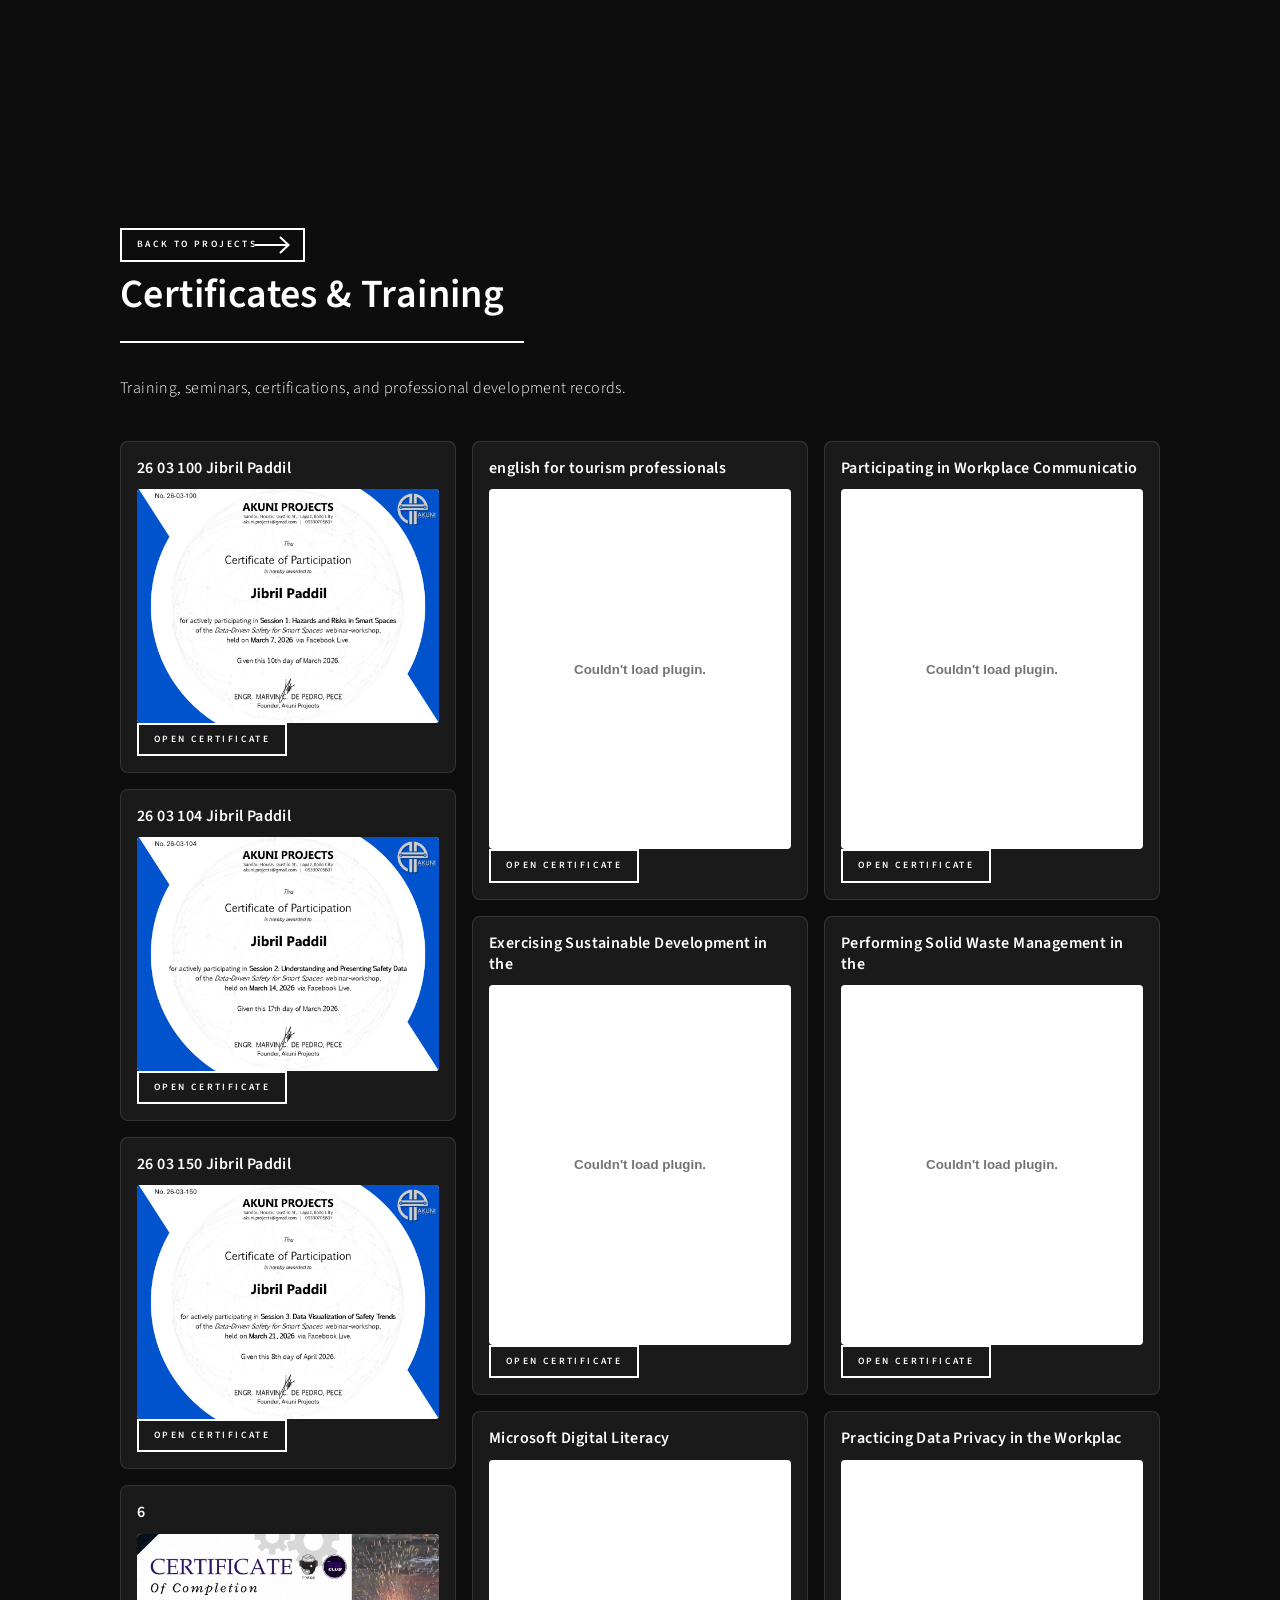
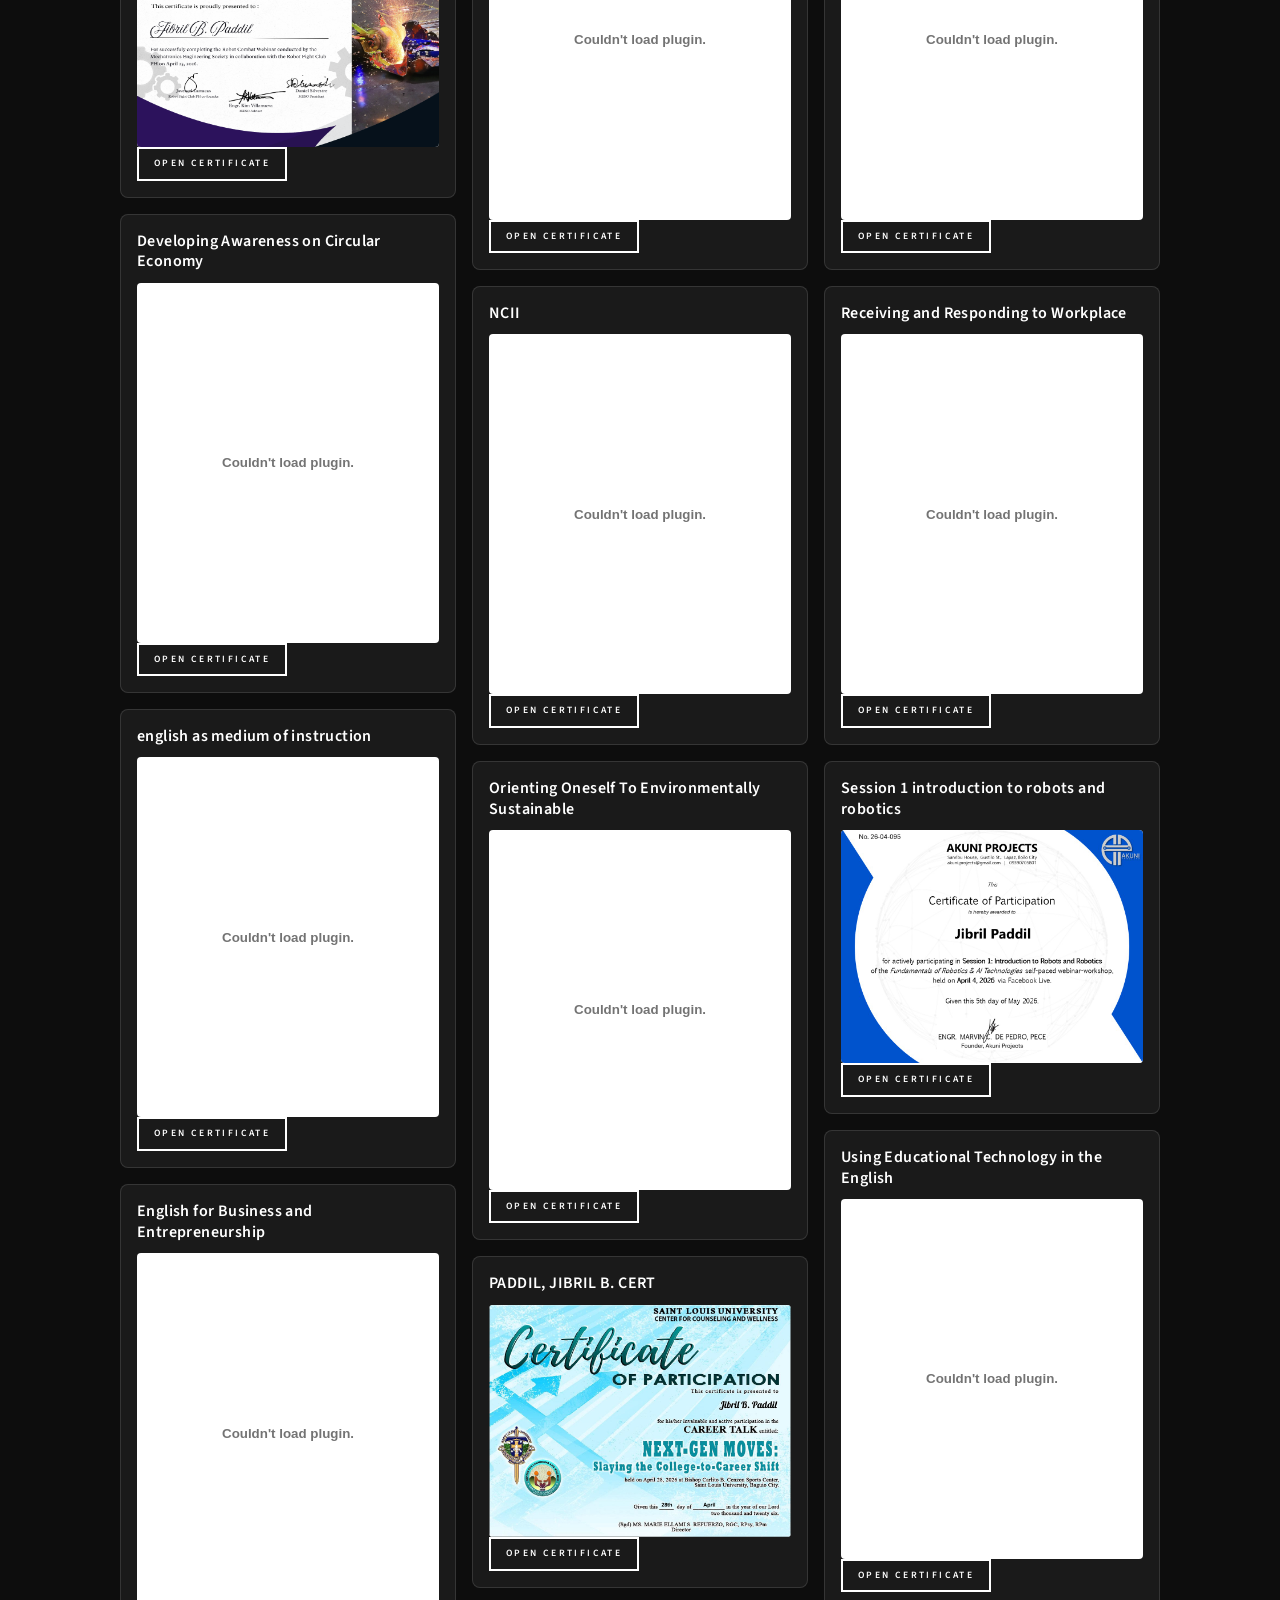
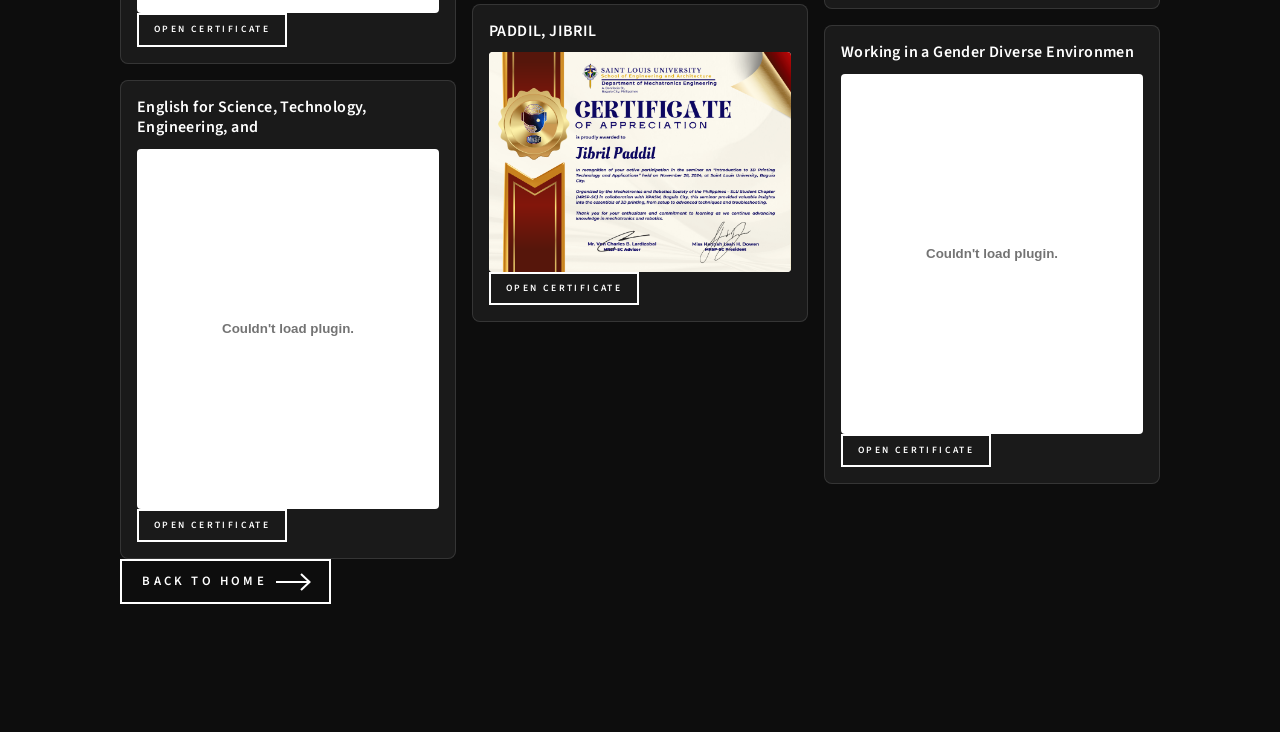
==== certificates.html @ ff63a384 "Improve mobile navigation and portfolio presentation" ====
<!DOCTYPE HTML>
<html lang="en">
<head>
    <title>Certificates | Jibril Paddil</title>
    <meta charset="utf-8" />
    <meta name="viewport" content="width=device-width, initial-scale=1, user-scalable=no" />
    <link rel="stylesheet" href="html5up-forty/assets/css/main.css" />
    <noscript><link rel="stylesheet" href="html5up-forty/assets/css/noscript.css" /></noscript>
    <style>
        :root { --panel: rgba(255,255,255,.055); --line: rgba(255,255,255,.12); }
        body { background:#0d0d0d; }
        .certificates-page { padding:7rem 2rem 4rem; }
        .certificates-page .inner { max-width:1200px; margin:0 auto; }
        .certificate-intro { max-width:760px; margin-bottom:2.5rem; }
        .certificate-grid { column-count:3; column-gap:1rem; }
        .certificate-card {
            break-inside:avoid; margin:0 0 1rem; padding:1rem;
            background:var(--panel); border:1px solid var(--line); border-radius:8px;
        }
        .certificate-card h2 { margin:0 0 .65rem; font-size:1rem; line-height:1.3; }
        .certificate-card p { margin:0 0 1rem; font-size:.78rem; opacity:.7; }
        .certificate-card img,
        .certificate-card object { display:block; width:100%; border-radius:4px; background:#fff; }
        .certificate-card img { height:auto; max-height:420px; object-fit:contain; }
        .certificate-card object { height:360px; }
        .certificate-card .button { margin:0; }
        @media screen and (max-width:900px) { .certificate-grid { column-count:2; } }
        @media screen and (max-width:560px) {
            .certificates-page { padding:6rem 1.25rem 3rem; }
            .certificate-grid { column-count:1; }
        }
    </style>
</head>
<body class="is-preload">
<div id="wrapper">
    <section class="certificates-page">
        <div class="inner">
            <a href="index.html#projects" class="button small next">Back to Projects</a>
            <header class="major">
                <h1>Certificates & Training</h1>
            </header>
            <div class="certificate-intro">
                <p>Training, seminars, certifications, and professional development records.</p>
            </div>
            <div id="certificate-grid" class="certificate-grid" aria-label="Certificates and training records"></div>
            <ul class="actions">
                <li><a href="index.html#banner" class="button next">Back to Home</a></li>
            </ul>
        </div>
    </section>
</div>
<script src="html5up-forty/assets/js/jquery.min.js"></script>
<script src="html5up-forty/assets/js/jquery.scrolly.min.js"></script>
<script src="html5up-forty/assets/js/browser.min.js"></script>
<script src="html5up-forty/assets/js/breakpoints.min.js"></script>
<script src="html5up-forty/assets/js/util.js"></script>
<script src="html5up-forty/assets/js/main.js"></script>
<script>
(function () {
    const folder = 'html5up-forty/Certificates/';
    const imageExt = /\.(png|jpe?g|jfif|webp|gif)$/i;
    const files = [
        '26-03-100_Jibril_Paddil.jpg',
        '26-03-104_Jibril Paddil.jpg',
        '26-03-150_Jibril_Paddil.JPG',
        '6.png',
        'Developing Awareness on Circular Economy.pdf',
        'english as medium of instruction.pdf',
        'English for Business and Entrepreneurship.pdf',
        'English for Science, Technology, Engineering, and.pdf',
        'english for tourism professionals.pdf',
        'Exercising Sustainable Development in the.pdf',
        'Microsoft Digital Literacy.pdf',
        'NCII.pdf',
        'Orienting Oneself To Environmentally Sustainable.pdf',
        'PADDIL, JIBRIL B. CERT.png',
        'PADDIL, JIBRIL.png',
        'Participating in Workplace Communicatio.pdf',
        'Performing Solid Waste Management in the.pdf',
        'Practicing Data Privacy in the Workplac.pdf',
        'Receiving and Responding to Workplace.pdf',
        'Session 1 introduction to robots and robotics.jpg',
        'Using Educational Technology in the English.pdf',
        'Working in a Gender-Diverse Environmen.pdf'
    ];

    const grid = document.getElementById('certificate-grid');
    files.forEach(function (name) {
        const card = document.createElement('article');
        card.className = 'certificate-card';

        const title = document.createElement('h2');
        title.textContent = name.replace(/\.[^.]+$/, '').replace(/[_-]+/g, ' ');
        card.appendChild(title);

        const path = folder + encodeURIComponent(name).replace(/%2F/g, '/');
        if (imageExt.test(name)) {
            const image = document.createElement('img');
            image.src = path;
            image.alt = title.textContent;
            image.loading = 'lazy';
            card.appendChild(image);
        } else {
            const preview = document.createElement('object');
            preview.data = path;
            preview.type = 'application/pdf';
            preview.setAttribute('aria-label', title.textContent + ' PDF preview');
            card.appendChild(preview);
        }

        const link = document.createElement('a');
        link.href = path;
        link.target = '_blank';
        link.rel = 'noopener';
        link.className = 'button small';
        link.textContent = 'Open Certificate';
        card.appendChild(link);
        grid.appendChild(card);
    });
})();
</script>
</body>
</html>
---- html5up-forty/assets/css/main.css ----
@import url(fontawesome-all.min.css);
@import url("https://fonts.googleapis.com/css?family=Source+Sans+Pro:300,300italic,600,600italic");

/*
	Forty by HTML5 UP
	html5up.net | @ajlkn
	Free for personal and commercial use under the CCA 3.0 license (html5up.net/license)
*/

html, body, div, span, applet, object,
iframe, h1, h2, h3, h4, h5, h6, p, blockquote,
pre, a, abbr, acronym, address, big, cite,
code, del, dfn, em, img, ins, kbd, q, s, samp,
small, strike, strong, sub, sup, tt, var, b,
u, i, center, dl, dt, dd, ol, ul, li, fieldset,
form, label, legend, table, caption, tbody,
tfoot, thead, tr, th, td, article, aside,
canvas, details, embed, figure, figcaption,
footer, header, hgroup, menu, nav, output, ruby,
section, summary, time, mark, audio, video {
	margin: 0;
	padding: 0;
	border: 0;
	font-size: 100%;
	font: inherit;
	vertical-align: baseline;}

article, aside, details, figcaption, figure,
footer, header, hgroup, menu, nav, section {
	display: block;}

body {
	line-height: 1;
}

ol, ul {
	list-style: none;
}

blockquote, q {
	quotes: none;
}

	blockquote:before, blockquote:after, q:before, q:after {
		content: '';
		content: none;
	}

table {
	border-collapse: collapse;
	border-spacing: 0;
}

body {
	-webkit-text-size-adjust: none;
}

mark {
	background-color: transparent;
	color: inherit;
}

input::-moz-focus-inner {
	border: 0;
	padding: 0;
}

input, select, textarea {
	-moz-appearance: none;
	-webkit-appearance: none;
	-ms-appearance: none;
	appearance: none;
}

/* Basic */

	@-ms-viewport {
		width: device-width;
	}

	body {
		-ms-overflow-style: scrollbar;
	}

	@media screen and (max-width: 480px) {

		html, body {
			min-width: 320px;
		}

	}

	html {
		box-sizing: border-box;
	}

	*, *:before, *:after {
		box-sizing: inherit;
	}

	body {
		background: #242943;
	}

		body.is-preload *, body.is-preload *:before, body.is-preload *:after {
			-moz-animation: none !important;
			-webkit-animation: none !important;
			-ms-animation: none !important;
			animation: none !important;
			-moz-transition: none !important;
			-webkit-transition: none !important;
			-ms-transition: none !important;
			transition: none !important;
		}

/* Type */

	body, input, select, textarea {
		color: #ffffff;
		font-family: "Source Sans Pro", Helvetica, sans-serif;
		font-size: 17pt;
		font-weight: 300;
		letter-spacing: 0.025em;
		line-height: 1.65;
	}

		@media screen and (max-width: 1680px) {

			body, input, select, textarea {
				font-size: 14pt;
			}

		}

		@media screen and (max-width: 1280px) {

			body, input, select, textarea {
				font-size: 12pt;
			}

		}

		@media screen and (max-width: 360px) {

			body, input, select, textarea {
				font-size: 11pt;
			}

		}

	a {
		-moz-transition: color 0.2s ease-in-out, border-bottom-color 0.2s ease-in-out;
		-webkit-transition: color 0.2s ease-in-out, border-bottom-color 0.2s ease-in-out;
		-ms-transition: color 0.2s ease-in-out, border-bottom-color 0.2s ease-in-out;
		transition: color 0.2s ease-in-out, border-bottom-color 0.2s ease-in-out;
		border-bottom: dotted 1px;
		color: inherit;
		text-decoration: none;
	}

		a:hover {
			border-bottom-color: transparent;
			color: #9bf1ff !important;
		}

		a:active {
			color: #53e3fb !important;
		}

	strong, b {
		color: #ffffff;
		font-weight: 600;
	}

	em, i {
		font-style: italic;
	}

	p {
		margin: 0 0 2em 0;
	}

	h1, h2, h3, h4, h5, h6 {
		color: #ffffff;
		font-weight: 600;
		line-height: 1.65;
		margin: 0 0 1em 0;
	}

		h1 a, h2 a, h3 a, h4 a, h5 a, h6 a {
			color: inherit;
			border-bottom: 0;
		}

	h1 {
		font-size: 2.5em;
	}

	h2 {
		font-size: 1.75em;
	}

	h3 {
		font-size: 1.35em;
	}

	h4 {
		font-size: 1.1em;
	}

	h5 {
		font-size: 0.9em;
	}

	h6 {
		font-size: 0.7em;
	}

	@media screen and (max-width: 736px) {

		h1 {
			font-size: 2em;
		}

		h2 {
			font-size: 1.5em;
		}

		h3 {
			font-size: 1.25em;
		}

	}

	sub {
		font-size: 0.8em;
		position: relative;
		top: 0.5em;
	}

	sup {
		font-size: 0.8em;
		position: relative;
		top: -0.5em;
	}

	blockquote {
		border-left: solid 4px rgba(212, 212, 255, 0.1);
		font-style: italic;
		margin: 0 0 2em 0;
		padding: 0.5em 0 0.5em 2em;
	}

	code {
		background: rgba(212, 212, 255, 0.035);
		font-family: "Courier New", monospace;
		font-size: 0.9em;
		margin: 0 0.25em;
		padding: 0.25em 0.65em;
	}

	pre {
		-webkit-overflow-scrolling: touch;
		font-family: "Courier New", monospace;
		font-size: 0.9em;
		margin: 0 0 2em 0;
	}

		pre code {
			display: block;
			line-height: 1.75;
			padding: 1em 1.5em;
			overflow-x: auto;
		}

	hr {
		border: 0;
		border-bottom: solid 1px rgba(212, 212, 255, 0.1);
		margin: 2em 0;
	}

		hr.major {
			margin: 3em 0;
		}

	.align-left {
		text-align: left;
	}

	.align-center {
		text-align: center;
	}

	.align-right {
		text-align: right;
	}

/* Row */

	.row {
		display: flex;
		flex-wrap: wrap;
		box-sizing: border-box;
		align-items: stretch;
	}

		.row > * {
			box-sizing: border-box;
		}

		.row.gtr-uniform > * > :last-child {
			margin-bottom: 0;
		}

		.row.aln-left {
			justify-content: flex-start;
		}

		.row.aln-center {
			justify-content: center;
		}

		.row.aln-right {
			justify-content: flex-end;
		}

		.row.aln-top {
			align-items: flex-start;
		}

		.row.aln-middle {
			align-items: center;
		}

		.row.aln-bottom {
			align-items: flex-end;
		}

		.row > .imp {
			order: -1;
		}

		.row > .col-1 {
			width: 8.33333%;
		}

		.row > .off-1 {
			margin-left: 8.33333%;
		}

		.row > .col-2 {
			width: 16.66667%;
		}

		.row > .off-2 {
			margin-left: 16.66667%;
		}

		.row > .col-3 {
			width: 25%;
		}

		.row > .off-3 {
			margin-left: 25%;
		}

		.row > .col-4 {
			width: 33.33333%;
		}

		.row > .off-4 {
			margin-left: 33.33333%;
		}

		.row > .col-5 {
			width: 41.66667%;
		}

		.row > .off-5 {
			margin-left: 41.66667%;
		}

		.row > .col-6 {
			width: 50%;
		}

		.row > .off-6 {
			margin-left: 50%;
		}

		.row > .col-7 {
			width: 58.33333%;
		}

		.row > .off-7 {
			margin-left: 58.33333%;
		}

		.row > .col-8 {
			width: 66.66667%;
		}

		.row > .off-8 {
			margin-left: 66.66667%;
		}

		.row > .col-9 {
			width: 75%;
		}

		.row > .off-9 {
			margin-left: 75%;
		}

		.row > .col-10 {
			width: 83.33333%;
		}

		.row > .off-10 {
			margin-left: 83.33333%;
		}

		.row > .col-11 {
			width: 91.66667%;
		}

		.row > .off-11 {
			margin-left: 91.66667%;
		}

		.row > .col-12 {
			width: 100%;
		}

		.row > .off-12 {
			margin-left: 100%;
		}

		.row.gtr-0 {
			margin-top: 0;
			margin-left: 0em;
		}

			.row.gtr-0 > * {
				padding: 0 0 0 0em;
			}

			.row.gtr-0.gtr-uniform {
				margin-top: 0em;
			}

				.row.gtr-0.gtr-uniform > * {
					padding-top: 0em;
				}

		.row.gtr-25 {
			margin-top: 0;
			margin-left: -0.5em;
		}

			.row.gtr-25 > * {
				padding: 0 0 0 0.5em;
			}

			.row.gtr-25.gtr-uniform {
				margin-top: -0.5em;
			}

				.row.gtr-25.gtr-uniform > * {
					padding-top: 0.5em;
				}

		.row.gtr-50 {
			margin-top: 0;
			margin-left: -1em;
		}

			.row.gtr-50 > * {
				padding: 0 0 0 1em;
			}

			.row.gtr-50.gtr-uniform {
				margin-top: -1em;
			}

				.row.gtr-50.gtr-uniform > * {
					padding-top: 1em;
				}

		.row {
			margin-top: 0;
			margin-left: -2em;
		}

			.row > * {
				padding: 0 0 0 2em;
			}

			.row.gtr-uniform {
				margin-top: -2em;
			}

				.row.gtr-uniform > * {
					padding-top: 2em;
				}

		.row.gtr-150 {
			margin-top: 0;
			margin-left: -3em;
		}

			.row.gtr-150 > * {
				padding: 0 0 0 3em;
			}

			.row.gtr-150.gtr-uniform {
				margin-top: -3em;
			}

				.row.gtr-150.gtr-uniform > * {
					padding-top: 3em;
				}

		.row.gtr-200 {
			margin-top: 0;
			margin-left: -4em;
		}

			.row.gtr-200 > * {
				padding: 0 0 0 4em;
			}

			.row.gtr-200.gtr-uniform {
				margin-top: -4em;
			}

				.row.gtr-200.gtr-uniform > * {
					padding-top: 4em;
				}

		@media screen and (max-width: 1680px) {

			.row {
				display: flex;
				flex-wrap: wrap;
				box-sizing: border-box;
				align-items: stretch;
			}

				.row > * {
					box-sizing: border-box;
				}

				.row.gtr-uniform > * > :last-child {
					margin-bottom: 0;
				}

				.row.aln-left {
					justify-content: flex-start;
				}

				.row.aln-center {
					justify-content: center;
				}

				.row.aln-right {
					justify-content: flex-end;
				}

				.row.aln-top {
					align-items: flex-start;
				}

				.row.aln-middle {
					align-items: center;
				}

				.row.aln-bottom {
					align-items: flex-end;
				}

				.row > .imp-xlarge {
					order: -1;
				}

				.row > .col-1-xlarge {
					width: 8.33333%;
				}

				.row > .off-1-xlarge {
					margin-left: 8.33333%;
				}

				.row > .col-2-xlarge {
					width: 16.66667%;
				}

				.row > .off-2-xlarge {
					margin-left: 16.66667%;
				}

				.row > .col-3-xlarge {
					width: 25%;
				}

				.row > .off-3-xlarge {
					margin-left: 25%;
				}

				.row > .col-4-xlarge {
					width: 33.33333%;
				}

				.row > .off-4-xlarge {
					margin-left: 33.33333%;
				}

				.row > .col-5-xlarge {
					width: 41.66667%;
				}

				.row > .off-5-xlarge {
					margin-left: 41.66667%;
				}

				.row > .col-6-xlarge {
					width: 50%;
				}

				.row > .off-6-xlarge {
					margin-left: 50%;
				}

				.row > .col-7-xlarge {
					width: 58.33333%;
				}

				.row > .off-7-xlarge {
					margin-left: 58.33333%;
				}

				.row > .col-8-xlarge {
					width: 66.66667%;
				}

				.row > .off-8-xlarge {
					margin-left: 66.66667%;
				}

				.row > .col-9-xlarge {
					width: 75%;
				}

				.row > .off-9-xlarge {
					margin-left: 75%;
				}

				.row > .col-10-xlarge {
					width: 83.33333%;
				}

				.row > .off-10-xlarge {
					margin-left: 83.33333%;
				}

				.row > .col-11-xlarge {
					width: 91.66667%;
				}

				.row > .off-11-xlarge {
					margin-left: 91.66667%;
				}

				.row > .col-12-xlarge {
					width: 100%;
				}

				.row > .off-12-xlarge {
					margin-left: 100%;
				}

				.row.gtr-0 {
					margin-top: 0;
					margin-left: 0em;
				}

					.row.gtr-0 > * {
						padding: 0 0 0 0em;
					}

					.row.gtr-0.gtr-uniform {
						margin-top: 0em;
					}

						.row.gtr-0.gtr-uniform > * {
							padding-top: 0em;
						}

				.row.gtr-25 {
					margin-top: 0;
					margin-left: -0.5em;
				}

					.row.gtr-25 > * {
						padding: 0 0 0 0.5em;
					}

					.row.gtr-25.gtr-uniform {
						margin-top: -0.5em;
					}

						.row.gtr-25.gtr-uniform > * {
							padding-top: 0.5em;
						}

				.row.gtr-50 {
					margin-top: 0;
					margin-left: -1em;
				}

					.row.gtr-50 > * {
						padding: 0 0 0 1em;
					}

					.row.gtr-50.gtr-uniform {
						margin-top: -1em;
					}

						.row.gtr-50.gtr-uniform > * {
							padding-top: 1em;
						}

				.row {
					margin-top: 0;
					margin-left: -2em;
				}

					.row > * {
						padding: 0 0 0 2em;
					}

					.row.gtr-uniform {
						margin-top: -2em;
					}

						.row.gtr-uniform > * {
							padding-top: 2em;
						}

				.row.gtr-150 {
					margin-top: 0;
					margin-left: -3em;
				}

					.row.gtr-150 > * {
						padding: 0 0 0 3em;
					}

					.row.gtr-150.gtr-uniform {
						margin-top: -3em;
					}

						.row.gtr-150.gtr-uniform > * {
							padding-top: 3em;
						}

				.row.gtr-200 {
					margin-top: 0;
					margin-left: -4em;
				}

					.row.gtr-200 > * {
						padding: 0 0 0 4em;
					}

					.row.gtr-200.gtr-uniform {
						margin-top: -4em;
					}

						.row.gtr-200.gtr-uniform > * {
							padding-top: 4em;
						}

		}

		@media screen and (max-width: 1280px) {

			.row {
				display: flex;
				flex-wrap: wrap;
				box-sizing: border-box;
				align-items: stretch;
			}

				.row > * {
					box-sizing: border-box;
				}

				.row.gtr-uniform > * > :last-child {
					margin-bottom: 0;
				}

				.row.aln-left {
					justify-content: flex-start;
				}

				.row.aln-center {
					justify-content: center;
				}

				.row.aln-right {
					justify-content: flex-end;
				}

				.row.aln-top {
					align-items: flex-start;
				}

				.row.aln-middle {
					align-items: center;
				}

				.row.aln-bottom {
					align-items: flex-end;
				}

				.row > .imp-large {
					order: -1;
				}

				.row > .col-1-large {
					width: 8.33333%;
				}

				.row > .off-1-large {
					margin-left: 8.33333%;
				}

				.row > .col-2-large {
					width: 16.66667%;
				}

				.row > .off-2-large {
					margin-left: 16.66667%;
				}

				.row > .col-3-large {
					width: 25%;
				}

				.row > .off-3-large {
					margin-left: 25%;
				}

				.row > .col-4-large {
					width: 33.33333%;
				}

				.row > .off-4-large {
					margin-left: 33.33333%;
				}

				.row > .col-5-large {
					width: 41.66667%;
				}

				.row > .off-5-large {
					margin-left: 41.66667%;
				}

				.row > .col-6-large {
					width: 50%;
				}

				.row > .off-6-large {
					margin-left: 50%;
				}

				.row > .col-7-large {
					width: 58.33333%;
				}

				.row > .off-7-large {
					margin-left: 58.33333%;
				}

				.row > .col-8-large {
					width: 66.66667%;
				}

				.row > .off-8-large {
					margin-left: 66.66667%;
				}

				.row > .col-9-large {
					width: 75%;
				}

				.row > .off-9-large {
					margin-left: 75%;
				}

				.row > .col-10-large {
					width: 83.33333%;
				}

				.row > .off-10-large {
					margin-left: 83.33333%;
				}

				.row > .col-11-large {
					width: 91.66667%;
				}

				.row > .off-11-large {
					margin-left: 91.66667%;
				}

				.row > .col-12-large {
					width: 100%;
				}

				.row > .off-12-large {
					margin-left: 100%;
				}

				.row.gtr-0 {
					margin-top: 0;
					margin-left: 0em;
				}

					.row.gtr-0 > * {
						padding: 0 0 0 0em;
					}

					.row.gtr-0.gtr-uniform {
						margin-top: 0em;
					}

						.row.gtr-0.gtr-uniform > * {
							padding-top: 0em;
						}

				.row.gtr-25 {
					margin-top: 0;
					margin-left: -0.375em;
				}

					.row.gtr-25 > * {
						padding: 0 0 0 0.375em;
					}

					.row.gtr-25.gtr-uniform {
						margin-top: -0.375em;
					}

						.row.gtr-25.gtr-uniform > * {
							padding-top: 0.375em;
						}

				.row.gtr-50 {
					margin-top: 0;
					margin-left: -0.75em;
				}

					.row.gtr-50 > * {
						padding: 0 0 0 0.75em;
					}

					.row.gtr-50.gtr-uniform {
						margin-top: -0.75em;
					}

						.row.gtr-50.gtr-uniform > * {
							padding-top: 0.75em;
						}

				.row {
					margin-top: 0;
					margin-left: -1.5em;
				}

					.row > * {
						padding: 0 0 0 1.5em;
					}

					.row.gtr-uniform {
						margin-top: -1.5em;
					}

						.row.gtr-uniform > * {
							padding-top: 1.5em;
						}

				.row.gtr-150 {
					margin-top: 0;
					margin-left: -2.25em;
				}

					.row.gtr-150 > * {
						padding: 0 0 0 2.25em;
					}

					.row.gtr-150.gtr-uniform {
						margin-top: -2.25em;
					}

						.row.gtr-150.gtr-uniform > * {
							padding-top: 2.25em;
						}

				.row.gtr-200 {
					margin-top: 0;
					margin-left: -3em;
				}

					.row.gtr-200 > * {
						padding: 0 0 0 3em;
					}

					.row.gtr-200.gtr-uniform {
						margin-top: -3em;
					}

						.row.gtr-200.gtr-uniform > * {
							padding-top: 3em;
						}

		}

		@media screen and (max-width: 980px) {

			.row {
				display: flex;
				flex-wrap: wrap;
				box-sizing: border-box;
				align-items: stretch;
			}

				.row > * {
					box-sizing: border-box;
				}

				.row.gtr-uniform > * > :last-child {
					margin-bottom: 0;
				}

				.row.aln-left {
					justify-content: flex-start;
				}

				.row.aln-center {
					justify-content: center;
				}

				.row.aln-right {
					justify-content: flex-end;
				}

				.row.aln-top {
					align-items: flex-start;
				}

				.row.aln-middle {
					align-items: center;
				}

				.row.aln-bottom {
					align-items: flex-end;
				}

				.row > .imp-medium {
					order: -1;
				}

				.row > .col-1-medium {
					width: 8.33333%;
				}

				.row > .off-1-medium {
					margin-left: 8.33333%;
				}

				.row > .col-2-medium {
					width: 16.66667%;
				}

				.row > .off-2-medium {
					margin-left: 16.66667%;
				}

				.row > .col-3-medium {
					width: 25%;
				}

				.row > .off-3-medium {
					margin-left: 25%;
				}

				.row > .col-4-medium {
					width: 33.33333%;
				}

				.row > .off-4-medium {
					margin-left: 33.33333%;
				}

				.row > .col-5-medium {
					width: 41.66667%;
				}

				.row > .off-5-medium {
					margin-left: 41.66667%;
				}

				.row > .col-6-medium {
					width: 50%;
				}

				.row > .off-6-medium {
					margin-left: 50%;
				}

				.row > .col-7-medium {
					width: 58.33333%;
				}

				.row > .off-7-medium {
					margin-left: 58.33333%;
				}

				.row > .col-8-medium {
					width: 66.66667%;
				}

				.row > .off-8-medium {
					margin-left: 66.66667%;
				}

				.row > .col-9-medium {
					width: 75%;
				}

				.row > .off-9-medium {
					margin-left: 75%;
				}

				.row > .col-10-medium {
					width: 83.33333%;
				}

				.row > .off-10-medium {
					margin-left: 83.33333%;
				}

				.row > .col-11-medium {
					width: 91.66667%;
				}

				.row > .off-11-medium {
					margin-left: 91.66667%;
				}

				.row > .col-12-medium {
					width: 100%;
				}

				.row > .off-12-medium {
					margin-left: 100%;
				}

				.row.gtr-0 {
					margin-top: 0;
					margin-left: 0em;
				}

					.row.gtr-0 > * {
						padding: 0 0 0 0em;
					}

					.row.gtr-0.gtr-uniform {
						margin-top: 0em;
					}

						.row.gtr-0.gtr-uniform > * {
							padding-top: 0em;
						}

				.row.gtr-25 {
					margin-top: 0;
					margin-left: -0.375em;
				}

					.row.gtr-25 > * {
						padding: 0 0 0 0.375em;
					}

					.row.gtr-25.gtr-uniform {
						margin-top: -0.375em;
					}

						.row.gtr-25.gtr-uniform > * {
							padding-top: 0.375em;
						}

				.row.gtr-50 {
					margin-top: 0;
					margin-left: -0.75em;
				}

					.row.gtr-50 > * {
						padding: 0 0 0 0.75em;
					}

					.row.gtr-50.gtr-uniform {
						margin-top: -0.75em;
					}

						.row.gtr-50.gtr-uniform > * {
							padding-top: 0.75em;
						}

				.row {
					margin-top: 0;
					margin-left: -1.5em;
				}

					.row > * {
						padding: 0 0 0 1.5em;
					}

					.row.gtr-uniform {
						margin-top: -1.5em;
					}

						.row.gtr-uniform > * {
							padding-top: 1.5em;
						}

				.row.gtr-150 {
					margin-top: 0;
					margin-left: -2.25em;
				}

					.row.gtr-150 > * {
						padding: 0 0 0 2.25em;
					}

					.row.gtr-150.gtr-uniform {
						margin-top: -2.25em;
					}

						.row.gtr-150.gtr-uniform > * {
							padding-top: 2.25em;
						}

				.row.gtr-200 {
					margin-top: 0;
					margin-left: -3em;
				}

					.row.gtr-200 > * {
						padding: 0 0 0 3em;
					}

					.row.gtr-200.gtr-uniform {
						margin-top: -3em;
					}

						.row.gtr-200.gtr-uniform > * {
							padding-top: 3em;
						}

		}

		@media screen and (max-width: 736px) {

			.row {
				display: flex;
				flex-wrap: wrap;
				box-sizing: border-box;
				align-items: stretch;
			}

				.row > * {
					box-sizing: border-box;
				}

				.row.gtr-uniform > * > :last-child {
					margin-bottom: 0;
				}

				.row.aln-left {
					justify-content: flex-start;
				}

				.row.aln-center {
					justify-content: center;
				}

				.row.aln-right {
					justify-content: flex-end;
				}

				.row.aln-top {
					align-items: flex-start;
				}

				.row.aln-middle {
					align-items: center;
				}

				.row.aln-bottom {
					align-items: flex-end;
				}

				.row > .imp-small {
					order: -1;
				}

				.row > .col-1-small {
					width: 8.33333%;
				}

				.row > .off-1-small {
					margin-left: 8.33333%;
				}

				.row > .col-2-small {
					width: 16.66667%;
				}

				.row > .off-2-small {
					margin-left: 16.66667%;
				}

				.row > .col-3-small {
					width: 25%;
				}

				.row > .off-3-small {
					margin-left: 25%;
				}

				.row > .col-4-small {
					width: 33.33333%;
				}

				.row > .off-4-small {
					margin-left: 33.33333%;
				}

				.row > .col-5-small {
					width: 41.66667%;
				}

				.row > .off-5-small {
					margin-left: 41.66667%;
				}

				.row > .col-6-small {
					width: 50%;
				}

				.row > .off-6-small {
					margin-left: 50%;
				}

				.row > .col-7-small {
					width: 58.33333%;
				}

				.row > .off-7-small {
					margin-left: 58.33333%;
				}

				.row > .col-8-small {
					width: 66.66667%;
				}

				.row > .off-8-small {
					margin-left: 66.66667%;
				}

				.row > .col-9-small {
					width: 75%;
				}

				.row > .off-9-small {
					margin-left: 75%;
				}

				.row > .col-10-small {
					width: 83.33333%;
				}

				.row > .off-10-small {
					margin-left: 83.33333%;
				}

				.row > .col-11-small {
					width: 91.66667%;
				}

				.row > .off-11-small {
					margin-left: 91.66667%;
				}

				.row > .col-12-small {
					width: 100%;
				}

				.row > .off-12-small {
					margin-left: 100%;
				}

				.row.gtr-0 {
					margin-top: 0;
					margin-left: 0em;
				}

					.row.gtr-0 > * {
						padding: 0 0 0 0em;
					}

					.row.gtr-0.gtr-uniform {
						margin-top: 0em;
					}

						.row.gtr-0.gtr-uniform > * {
							padding-top: 0em;
						}

				.row.gtr-25 {
					margin-top: 0;
					margin-left: -0.3125em;
				}

					.row.gtr-25 > * {
						padding: 0 0 0 0.3125em;
					}

					.row.gtr-25.gtr-uniform {
						margin-top: -0.3125em;
					}

						.row.gtr-25.gtr-uniform > * {
							padding-top: 0.3125em;
						}

				.row.gtr-50 {
					margin-top: 0;
					margin-left: -0.625em;
				}

					.row.gtr-50 > * {
						padding: 0 0 0 0.625em;
					}

					.row.gtr-50.gtr-uniform {
						margin-top: -0.625em;
					}

						.row.gtr-50.gtr-uniform > * {
							padding-top: 0.625em;
						}

				.row {
					margin-top: 0;
					margin-left: -1.25em;
				}

					.row > * {
						padding: 0 0 0 1.25em;
					}

					.row.gtr-uniform {
						margin-top: -1.25em;
					}

						.row.gtr-uniform > * {
							padding-top: 1.25em;
						}

				.row.gtr-150 {
					margin-top: 0;
					margin-left: -1.875em;
				}

					.row.gtr-150 > * {
						padding: 0 0 0 1.875em;
					}

					.row.gtr-150.gtr-uniform {
						margin-top: -1.875em;
					}

						.row.gtr-150.gtr-uniform > * {
							padding-top: 1.875em;
						}

				.row.gtr-200 {
					margin-top: 0;
					margin-left: -2.5em;
				}

					.row.gtr-200 > * {
						padding: 0 0 0 2.5em;
					}

					.row.gtr-200.gtr-uniform {
						margin-top: -2.5em;
					}

						.row.gtr-200.gtr-uniform > * {
							padding-top: 2.5em;
						}

		}

		@media screen and (max-width: 480px) {

			.row {
				display: flex;
				flex-wrap: wrap;
				box-sizing: border-box;
				align-items: stretch;
			}

				.row > * {
					box-sizing: border-box;
				}

				.row.gtr-uniform > * > :last-child {
					margin-bottom: 0;
				}

				.row.aln-left {
					justify-content: flex-start;
				}

				.row.aln-center {
					justify-content: center;
				}

				.row.aln-right {
					justify-content: flex-end;
				}

				.row.aln-top {
					align-items: flex-start;
				}

				.row.aln-middle {
					align-items: center;
				}

				.row.aln-bottom {
					align-items: flex-end;
				}

				.row > .imp-xsmall {
					order: -1;
				}

				.row > .col-1-xsmall {
					width: 8.33333%;
				}

				.row > .off-1-xsmall {
					margin-left: 8.33333%;
				}

				.row > .col-2-xsmall {
					width: 16.66667%;
				}

				.row > .off-2-xsmall {
					margin-left: 16.66667%;
				}

				.row > .col-3-xsmall {
					width: 25%;
				}

				.row > .off-3-xsmall {
					margin-left: 25%;
				}

				.row > .col-4-xsmall {
					width: 33.33333%;
				}

				.row > .off-4-xsmall {
					margin-left: 33.33333%;
				}

				.row > .col-5-xsmall {
					width: 41.66667%;
				}

				.row > .off-5-xsmall {
					margin-left: 41.66667%;
				}

				.row > .col-6-xsmall {
					width: 50%;
				}

				.row > .off-6-xsmall {
					margin-left: 50%;
				}

				.row > .col-7-xsmall {
					width: 58.33333%;
				}

				.row > .off-7-xsmall {
					margin-left: 58.33333%;
				}

				.row > .col-8-xsmall {
					width: 66.66667%;
				}

				.row > .off-8-xsmall {
					margin-left: 66.66667%;
				}

				.row > .col-9-xsmall {
					width: 75%;
				}

				.row > .off-9-xsmall {
					margin-left: 75%;
				}

				.row > .col-10-xsmall {
					width: 83.33333%;
				}

				.row > .off-10-xsmall {
					margin-left: 83.33333%;
				}

				.row > .col-11-xsmall {
					width: 91.66667%;
				}

				.row > .off-11-xsmall {
					margin-left: 91.66667%;
				}

				.row > .col-12-xsmall {
					width: 100%;
				}

				.row > .off-12-xsmall {
					margin-left: 100%;
				}

				.row.gtr-0 {
					margin-top: 0;
					margin-left: 0em;
				}

					.row.gtr-0 > * {
						padding: 0 0 0 0em;
					}

					.row.gtr-0.gtr-uniform {
						margin-top: 0em;
					}

						.row.gtr-0.gtr-uniform > * {
							padding-top: 0em;
						}

				.row.gtr-25 {
					margin-top: 0;
					margin-left: -0.3125em;
				}

					.row.gtr-25 > * {
						padding: 0 0 0 0.3125em;
					}

					.row.gtr-25.gtr-uniform {
						margin-top: -0.3125em;
					}

						.row.gtr-25.gtr-uniform > * {
							padding-top: 0.3125em;
						}

				.row.gtr-50 {
					margin-top: 0;
					margin-left: -0.625em;
				}

					.row.gtr-50 > * {
						padding: 0 0 0 0.625em;
					}

					.row.gtr-50.gtr-uniform {
						margin-top: -0.625em;
					}

						.row.gtr-50.gtr-uniform > * {
							padding-top: 0.625em;
						}

				.row {
					margin-top: 0;
					margin-left: -1.25em;
				}

					.row > * {
						padding: 0 0 0 1.25em;
					}

					.row.gtr-uniform {
						margin-top: -1.25em;
					}

						.row.gtr-uniform > * {
							padding-top: 1.25em;
						}

				.row.gtr-150 {
					margin-top: 0;
					margin-left: -1.875em;
				}

					.row.gtr-150 > * {
						padding: 0 0 0 1.875em;
					}

					.row.gtr-150.gtr-uniform {
						margin-top: -1.875em;
					}

						.row.gtr-150.gtr-uniform > * {
							padding-top: 1.875em;
						}

				.row.gtr-200 {
					margin-top: 0;
					margin-left: -2.5em;
				}

					.row.gtr-200 > * {
						padding: 0 0 0 2.5em;
					}

					.row.gtr-200.gtr-uniform {
						margin-top: -2.5em;
					}

						.row.gtr-200.gtr-uniform > * {
							padding-top: 2.5em;
						}

		}

/* Section/Article */

	section.special, article.special {
		text-align: center;
	}

	header.major {
		width: -moz-max-content;
		width: -webkit-max-content;
		width: -ms-max-content;
		width: max-content;
		margin-bottom: 2em;
	}

		header.major > :first-child {
			margin-bottom: 0;
			width: calc(100% + 0.5em);
		}

			header.major > :first-child:after {
				content: '';
				background-color: #ffffff;
				display: block;
				height: 2px;
				margin: 0.325em 0 0.5em 0;
				width: 100%;
			}

		header.major > p {
			font-size: 0.7em;
			font-weight: 600;
			letter-spacing: 0.25em;
			margin-bottom: 0;
			text-transform: uppercase;
		}

		body.is-ie header.major > :first-child:after {
			max-width: 9em;
		}

		body.is-ie header.major > h1:after {
			max-width: 100% !important;
		}

	@media screen and (max-width: 736px) {

		header.major > p br {
			display: none;
		}

	}

/* Form */

	form {
		margin: 0 0 2em 0;
	}

		form > :last-child {
			margin-bottom: 0;
		}

		form > .fields {
			display: -moz-flex;
			display: -webkit-flex;
			display: -ms-flex;
			display: flex;
			-moz-flex-wrap: wrap;
			-webkit-flex-wrap: wrap;
			-ms-flex-wrap: wrap;
			flex-wrap: wrap;
			width: calc(100% + 3em);
			margin: -1.5em 0 2em -1.5em;
		}

			form > .fields > .field {
				-moz-flex-grow: 0;
				-webkit-flex-grow: 0;
				-ms-flex-grow: 0;
				flex-grow: 0;
				-moz-flex-shrink: 0;
				-webkit-flex-shrink: 0;
				-ms-flex-shrink: 0;
				flex-shrink: 0;
				padding: 1.5em 0 0 1.5em;
				width: calc(100% - 1.5em);
			}

				form > .fields > .field.half {
					width: calc(50% - 0.75em);
				}

				form > .fields > .field.third {
					width: calc(100%/3 - 0.5em);
				}

				form > .fields > .field.quarter {
					width: calc(25% - 0.375em);
				}

		@media screen and (max-width: 480px) {

			form > .fields {
				width: calc(100% + 3em);
				margin: -1.5em 0 2em -1.5em;
			}

				form > .fields > .field {
					padding: 1.5em 0 0 1.5em;
					width: calc(100% - 1.5em);
				}

					form > .fields > .field.half {
						width: calc(100% - 1.5em);
					}

					form > .fields > .field.third {
						width: calc(100% - 1.5em);
					}

					form > .fields > .field.quarter {
						width: calc(100% - 1.5em);
					}

		}

	label {
		color: #ffffff;
		display: block;
		font-size: 0.8em;
		font-weight: 600;
		letter-spacing: 0.25em;
		margin: 0 0 1em 0;
		text-transform: uppercase;
	}

	input[type="text"],
	input[type="password"],
	input[type="email"],
	input[type="tel"],
	input[type="search"],
	input[type="url"],
	select,
	textarea {
		-moz-appearance: none;
		-webkit-appearance: none;
		-ms-appearance: none;
		appearance: none;
		background: rgba(212, 212, 255, 0.035);
		border: none;
		border-radius: 0;
		color: inherit;
		display: block;
		outline: 0;
		padding: 0 1em;
		text-decoration: none;
		width: 100%;
	}

		input[type="text"]:invalid,
		input[type="password"]:invalid,
		input[type="email"]:invalid,
		input[type="tel"]:invalid,
		input[type="search"]:invalid,
		input[type="url"]:invalid,
		select:invalid,
		textarea:invalid {
			box-shadow: none;
		}

		input[type="text"]:focus,
		input[type="password"]:focus,
		input[type="email"]:focus,
		input[type="tel"]:focus,
		input[type="search"]:focus,
		input[type="url"]:focus,
		select:focus,
		textarea:focus {
			border-color: #9bf1ff;
			box-shadow: 0 0 0 2px #9bf1ff;
		}

	select {
		background-image: url("data:image/svg+xml;charset=utf8,%3Csvg xmlns='http://www.w3.org/2000/svg' width='40' height='40' preserveAspectRatio='none' viewBox='0 0 40 40'%3E%3Cpath d='M9.4,12.3l10.4,10.4l10.4-10.4c0.2-0.2,0.5-0.4,0.9-0.4c0.3,0,0.6,0.1,0.9,0.4l3.3,3.3c0.2,0.2,0.4,0.5,0.4,0.9 c0,0.4-0.1,0.6-0.4,0.9L20.7,31.9c-0.2,0.2-0.5,0.4-0.9,0.4c-0.3,0-0.6-0.1-0.9-0.4L4.3,17.3c-0.2-0.2-0.4-0.5-0.4-0.9 c0-0.4,0.1-0.6,0.4-0.9l3.3-3.3c0.2-0.2,0.5-0.4,0.9-0.4S9.1,12.1,9.4,12.3z' fill='rgba(212, 212, 255, 0.1)' /%3E%3C/svg%3E");
		background-size: 1.25rem;
		background-repeat: no-repeat;
		background-position: calc(100% - 1rem) center;
		height: 2.75em;
		padding-right: 2.75em;
		text-overflow: ellipsis;
	}

		select option {
			color: #ffffff;
			background: #242943;
		}

		select:focus::-ms-value {
			background-color: transparent;
		}

		select::-ms-expand {
			display: none;
		}

	input[type="text"],
	input[type="password"],
	input[type="email"],
	input[type="tel"],
	input[type="search"],
	input[type="url"],
	select {
		height: 2.75em;
	}

	textarea {
		padding: 0.75em 1em;
	}

	input[type="checkbox"],
	input[type="radio"] {
		-moz-appearance: none;
		-webkit-appearance: none;
		-ms-appearance: none;
		appearance: none;
		display: block;
		float: left;
		margin-right: -2em;
		opacity: 0;
		width: 1em;
		z-index: -1;
	}

		input[type="checkbox"] + label,
		input[type="radio"] + label {
			text-decoration: none;
			color: #ffffff;
			cursor: pointer;
			display: inline-block;
			font-weight: 300;
			padding-left: 2.65em;
			padding-right: 0.75em;
			position: relative;
		}

			input[type="checkbox"] + label:before,
			input[type="radio"] + label:before {
				-moz-osx-font-smoothing: grayscale;
				-webkit-font-smoothing: antialiased;
				display: inline-block;
				font-style: normal;
				font-variant: normal;
				text-rendering: auto;
				line-height: 1;
				text-transform: none !important;
				font-family: 'Font Awesome 5 Free';
				font-weight: 900;
			}

			input[type="checkbox"] + label:before,
			input[type="radio"] + label:before {
				background: rgba(212, 212, 255, 0.035);
				content: '';
				display: inline-block;
				font-size: 0.8em;
				height: 2.0625em;
				left: 0;
				letter-spacing: 0;
				line-height: 2.0625em;
				position: absolute;
				text-align: center;
				top: 0;
				width: 2.0625em;
			}

		input[type="checkbox"]:checked + label:before,
		input[type="radio"]:checked + label:before {
			background: #ffffff;
			border-color: #9bf1ff;
			content: '\f00c';
			color: #242943;
		}

		input[type="checkbox"]:focus + label:before,
		input[type="radio"]:focus + label:before {
			box-shadow: 0 0 0 2px #9bf1ff;
		}

	input[type="radio"] + label:before {
		border-radius: 100%;
	}

	::-webkit-input-placeholder {
		color: rgba(244, 244, 255, 0.2) !important;
		opacity: 1.0;
	}

	:-moz-placeholder {
		color: rgba(244, 244, 255, 0.2) !important;
		opacity: 1.0;
	}

	::-moz-placeholder {
		color: rgba(244, 244, 255, 0.2) !important;
		opacity: 1.0;
	}

	:-ms-input-placeholder {
		color: rgba(244, 244, 255, 0.2) !important;
		opacity: 1.0;
	}

/* Box */

	.box {
		border: solid 1px rgba(212, 212, 255, 0.1);
		margin-bottom: 2em;
		padding: 1.5em;
	}

		.box > :last-child,
		.box > :last-child > :last-child,
		.box > :last-child > :last-child > :last-child {
			margin-bottom: 0;
		}

		.box.alt {
			border: 0;
			border-radius: 0;
			padding: 0;
		}

/* Icon */

	.icon {
		text-decoration: none;
		border-bottom: none;
		position: relative;
	}

		.icon:before {
			-moz-osx-font-smoothing: grayscale;
			-webkit-font-smoothing: antialiased;
			display: inline-block;
			font-style: normal;
			font-variant: normal;
			text-rendering: auto;
			line-height: 1;
			text-transform: none !important;
			font-family: 'Font Awesome 5 Free';
			font-weight: 400;
		}

		.icon > .label {
			display: none;
		}

		.icon:before {
			line-height: inherit;
		}

		.icon.solid:before {
			font-weight: 900;
		}

		.icon.brands:before {
			font-family: 'Font Awesome 5 Brands';
		}

		.icon.alt:before {
			background-color: #ffffff;
			border-radius: 100%;
			color: #242943;
			display: inline-block;
			height: 2em;
			line-height: 2em;
			text-align: center;
			width: 2em;
		}

	a.icon.alt:before {
		-moz-transition: background-color 0.2s ease-in-out;
		-webkit-transition: background-color 0.2s ease-in-out;
		-ms-transition: background-color 0.2s ease-in-out;
		transition: background-color 0.2s ease-in-out;
	}

	a.icon.alt:hover:before {
		background-color: #6fc3df;
	}

	a.icon.alt:active:before {
		background-color: #37a6cb;
	}

/* Image */

	.image {
		border: 0;
		display: inline-block;
		position: relative;
	}

		.image img {
			display: block;
		}

		.image.left, .image.right {
			max-width: 30%;
		}

			.image.left img, .image.right img {
				width: 100%;
			}

		.image.left {
			float: left;
			margin: 0 1.5em 1.25em 0;
			top: 0.25em;
		}

		.image.right {
			float: right;
			margin: 0 0 1.25em 1.5em;
			top: 0.25em;
		}

		.image.fit {
			display: block;
			margin: 0 0 2em 0;
			width: 100%;
		}

			.image.fit img {
				width: 100%;
			}

		.image.main {
			display: block;
			margin: 2.5em 0;
			width: 100%;
		}

			.image.main img {
				width: 100%;
			}

			@media screen and (max-width: 736px) {

				.image.main {
					margin: 1.5em 0;
				}

			}

/* List */

	ol {
		list-style: decimal;
		margin: 0 0 2em 0;
		padding-left: 1.25em;
	}

		ol li {
			padding-left: 0.25em;
		}

	ul {
		list-style: disc;
		margin: 0 0 2em 0;
		padding-left: 1em;
	}

		ul li {
			padding-left: 0.5em;
		}

		ul.alt {
			list-style: none;
			padding-left: 0;
		}

			ul.alt li {
				border-top: solid 1px rgba(212, 212, 255, 0.1);
				padding: 0.5em 0;
			}

				ul.alt li:first-child {
					border-top: 0;
					padding-top: 0;
				}

	dl {
		margin: 0 0 2em 0;
	}

		dl dt {
			display: block;
			font-weight: 600;
			margin: 0 0 1em 0;
		}

		dl dd {
			margin-left: 2em;
		}

/* Actions */

	ul.actions {
		display: -moz-flex;
		display: -webkit-flex;
		display: -ms-flex;
		display: flex;
		cursor: default;
		list-style: none;
		margin-left: -1em;
		padding-left: 0;
	}

		ul.actions li {
			padding: 0 0 0 1em;
			vertical-align: middle;
		}

		ul.actions.special {
			-moz-justify-content: center;
			-webkit-justify-content: center;
			-ms-justify-content: center;
			justify-content: center;
			width: 100%;
			margin-left: 0;
		}

			ul.actions.special li:first-child {
				padding-left: 0;
			}

		ul.actions.stacked {
			-moz-flex-direction: column;
			-webkit-flex-direction: column;
			-ms-flex-direction: column;
			flex-direction: column;
			margin-left: 0;
		}

			ul.actions.stacked li {
				padding: 1.3em 0 0 0;
			}

				ul.actions.stacked li:first-child {
					padding-top: 0;
				}

		ul.actions.fit {
			width: calc(100% + 1em);
		}

			ul.actions.fit li {
				-moz-flex-grow: 1;
				-webkit-flex-grow: 1;
				-ms-flex-grow: 1;
				flex-grow: 1;
				-moz-flex-shrink: 1;
				-webkit-flex-shrink: 1;
				-ms-flex-shrink: 1;
				flex-shrink: 1;
				width: 100%;
			}

				ul.actions.fit li > * {
					width: 100%;
				}

			ul.actions.fit.stacked {
				width: 100%;
			}

/* Icons */

	ul.icons {
		cursor: default;
		list-style: none;
		padding-left: 0;
	}

		ul.icons li {
			display: inline-block;
			padding: 0 1em 0 0;
		}

			ul.icons li:last-child {
				padding-right: 0;
			}

		@media screen and (max-width: 736px) {

			ul.icons li {
				padding: 0 0.75em 0 0;
			}

		}

/* Pagination */

	ul.pagination {
		cursor: default;
		list-style: none;
		padding-left: 0;
	}

		ul.pagination li {
			display: inline-block;
			padding-left: 0;
			vertical-align: middle;
		}

			ul.pagination li > .page {
				-moz-transition: background-color 0.2s ease-in-out, color 0.2s ease-in-out;
				-webkit-transition: background-color 0.2s ease-in-out, color 0.2s ease-in-out;
				-ms-transition: background-color 0.2s ease-in-out, color 0.2s ease-in-out;
				transition: background-color 0.2s ease-in-out, color 0.2s ease-in-out;
				border-bottom: 0;
				display: inline-block;
				font-size: 0.8em;
				font-weight: 600;
				height: 1.5em;
				line-height: 1.5em;
				margin: 0 0.125em;
				min-width: 1.5em;
				padding: 0 0.5em;
				text-align: center;
			}

				ul.pagination li > .page.active {
					background-color: #ffffff;
					color: #242943;
				}

					ul.pagination li > .page.active:hover {
						background-color: #9bf1ff;
						color: #242943 !important;
					}

					ul.pagination li > .page.active:active {
						background-color: #53e3fb;
					}

			ul.pagination li:first-child {
				padding-right: 0.75em;
			}

			ul.pagination li:last-child {
				padding-left: 0.75em;
			}

		@media screen and (max-width: 480px) {

			ul.pagination li:nth-child(n+2):nth-last-child(n+2) {
				display: none;
			}

			ul.pagination li:first-child {
				padding-right: 0;
			}

		}

/* Table */

	.table-wrapper {
		-webkit-overflow-scrolling: touch;
		overflow-x: auto;
	}

	table {
		margin: 0 0 2em 0;
		width: 100%;
	}

		table tbody tr {
			border: solid 1px rgba(212, 212, 255, 0.1);
			border-left: 0;
			border-right: 0;
		}

			table tbody tr:nth-child(2n + 1) {
				background-color: rgba(212, 212, 255, 0.035);
			}

		table td {
			padding: 0.75em 0.75em;
		}

		table th {
			color: #ffffff;
			font-size: 0.9em;
			font-weight: 600;
			padding: 0 0.75em 0.75em 0.75em;
			text-align: left;
		}

		table thead {
			border-bottom: solid 2px rgba(212, 212, 255, 0.1);
		}

		table tfoot {
			border-top: solid 2px rgba(212, 212, 255, 0.1);
		}

		table.alt {
			border-collapse: separate;
		}

			table.alt tbody tr td {
				border: solid 1px rgba(212, 212, 255, 0.1);
				border-left-width: 0;
				border-top-width: 0;
			}

				table.alt tbody tr td:first-child {
					border-left-width: 1px;
				}

			table.alt tbody tr:first-child td {
				border-top-width: 1px;
			}

			table.alt thead {
				border-bottom: 0;
			}

			table.alt tfoot {
				border-top: 0;
			}

/* Button */

	input[type="submit"],
	input[type="reset"],
	input[type="button"],
	button,
	.button {
		-moz-appearance: none;
		-webkit-appearance: none;
		-ms-appearance: none;
		appearance: none;
		-moz-transition: background-color 0.2s ease-in-out, box-shadow 0.2s ease-in-out, color 0.2s ease-in-out;
		-webkit-transition: background-color 0.2s ease-in-out, box-shadow 0.2s ease-in-out, color 0.2s ease-in-out;
		-ms-transition: background-color 0.2s ease-in-out, box-shadow 0.2s ease-in-out, color 0.2s ease-in-out;
		transition: background-color 0.2s ease-in-out, box-shadow 0.2s ease-in-out, color 0.2s ease-in-out;
		background-color: transparent;
		border: 0;
		border-radius: 0;
		box-shadow: inset 0 0 0 2px #ffffff;
		color: #ffffff;
		cursor: pointer;
		display: inline-block;
		font-size: 0.8em;
		font-weight: 600;
		height: 3.5em;
		letter-spacing: 0.25em;
		line-height: 3.5em;
		padding: 0 1.75em;
		text-align: center;
		text-decoration: none;
		text-transform: uppercase;
		white-space: nowrap;
	}

		input[type="submit"]:hover, input[type="submit"]:active,
		input[type="reset"]:hover,
		input[type="reset"]:active,
		input[type="button"]:hover,
		input[type="button"]:active,
		button:hover,
		button:active,
		.button:hover,
		.button:active {
			box-shadow: inset 0 0 0 2px #9bf1ff;
			color: #9bf1ff;
		}

		input[type="submit"]:active,
		input[type="reset"]:active,
		input[type="button"]:active,
		button:active,
		.button:active {
			background-color: rgba(155, 241, 255, 0.1);
			box-shadow: inset 0 0 0 2px #53e3fb;
			color: #53e3fb;
		}

		input[type="submit"].icon:before,
		input[type="reset"].icon:before,
		input[type="button"].icon:before,
		button.icon:before,
		.button.icon:before {
			margin-right: 0.5em;
		}

		input[type="submit"].fit,
		input[type="reset"].fit,
		input[type="button"].fit,
		button.fit,
		.button.fit {
			width: 100%;
		}

		input[type="submit"].small,
		input[type="reset"].small,
		input[type="button"].small,
		button.small,
		.button.small {
			font-size: 0.6em;
		}

		input[type="submit"].large,
		input[type="reset"].large,
		input[type="button"].large,
		button.large,
		.button.large {
			font-size: 1.25em;
			height: 3em;
			line-height: 3em;
		}

		input[type="submit"].next,
		input[type="reset"].next,
		input[type="button"].next,
		button.next,
		.button.next {
			padding-right: 4.5em;
			position: relative;
		}

			input[type="submit"].next:before, input[type="submit"].next:after,
			input[type="reset"].next:before,
			input[type="reset"].next:after,
			input[type="button"].next:before,
			input[type="button"].next:after,
			button.next:before,
			button.next:after,
			.button.next:before,
			.button.next:after {
				-moz-transition: opacity 0.2s ease-in-out;
				-webkit-transition: opacity 0.2s ease-in-out;
				-ms-transition: opacity 0.2s ease-in-out;
				transition: opacity 0.2s ease-in-out;
				background-position: center right;
				background-repeat: no-repeat;
				background-size: 36px 24px;
				content: '';
				display: block;
				height: 100%;
				position: absolute;
				right: 1.5em;
				top: 0;
				vertical-align: middle;
				width: 36px;
			}

			input[type="submit"].next:before,
			input[type="reset"].next:before,
			input[type="button"].next:before,
			button.next:before,
			.button.next:before {
				background-image: url("data:image/svg+xml;charset=utf8,%3Csvg xmlns='http://www.w3.org/2000/svg' xmlns:xlink='http://www.w3.org/1999/xlink' width='36px' height='24px' viewBox='0 0 36 24' zoomAndPan='disable'%3E%3Cstyle%3Eline %7B stroke: %23ffffff%3B stroke-width: 2px%3B %7D%3C/style%3E%3Cline x1='0' y1='12' x2='34' y2='12' /%3E%3Cline x1='25' y1='4' x2='34' y2='12.5' /%3E%3Cline x1='25' y1='20' x2='34' y2='11.5' /%3E%3C/svg%3E");
			}

			input[type="submit"].next:after,
			input[type="reset"].next:after,
			input[type="button"].next:after,
			button.next:after,
			.button.next:after {
				background-image: url("data:image/svg+xml;charset=utf8,%3Csvg xmlns='http://www.w3.org/2000/svg' xmlns:xlink='http://www.w3.org/1999/xlink' width='36px' height='24px' viewBox='0 0 36 24' zoomAndPan='disable'%3E%3Cstyle%3Eline %7B stroke: %239bf1ff%3B stroke-width: 2px%3B %7D%3C/style%3E%3Cline x1='0' y1='12' x2='34' y2='12' /%3E%3Cline x1='25' y1='4' x2='34' y2='12.5' /%3E%3Cline x1='25' y1='20' x2='34' y2='11.5' /%3E%3C/svg%3E");
				opacity: 0;
				z-index: 1;
			}

			input[type="submit"].next:hover:after, input[type="submit"].next:active:after,
			input[type="reset"].next:hover:after,
			input[type="reset"].next:active:after,
			input[type="button"].next:hover:after,
			input[type="button"].next:active:after,
			button.next:hover:after,
			button.next:active:after,
			.button.next:hover:after,
			.button.next:active:after {
				opacity: 1;
			}

			@media screen and (max-width: 1280px) {

				input[type="submit"].next,
				input[type="reset"].next,
				input[type="button"].next,
				button.next,
				.button.next {
					padding-right: 5em;
				}

			}

		input[type="submit"].primary,
		input[type="reset"].primary,
		input[type="button"].primary,
		button.primary,
		.button.primary {
			background-color: #ffffff;
			box-shadow: none;
			color: #242943;
		}

			input[type="submit"].primary:hover, input[type="submit"].primary:active,
			input[type="reset"].primary:hover,
			input[type="reset"].primary:active,
			input[type="button"].primary:hover,
			input[type="button"].primary:active,
			button.primary:hover,
			button.primary:active,
			.button.primary:hover,
			.button.primary:active {
				background-color: #9bf1ff;
				color: #242943 !important;
			}

			input[type="submit"].primary:active,
			input[type="reset"].primary:active,
			input[type="button"].primary:active,
			button.primary:active,
			.button.primary:active {
				background-color: #53e3fb;
			}

		input[type="submit"].disabled, input[type="submit"]:disabled,
		input[type="reset"].disabled,
		input[type="reset"]:disabled,
		input[type="button"].disabled,
		input[type="button"]:disabled,
		button.disabled,
		button:disabled,
		.button.disabled,
		.button:disabled {
			pointer-events: none;
			cursor: default;
			opacity: 0.25;
		}

/* Tiles */

	.tiles {
		display: -moz-flex;
		display: -webkit-flex;
		display: -ms-flex;
		display: flex;
		-moz-flex-wrap: wrap;
		-webkit-flex-wrap: wrap;
		-ms-flex-wrap: wrap;
		flex-wrap: wrap;
		border-top: 0 !important;
	}

		.tiles + * {
			border-top: 0 !important;
		}

		.tiles article {
			-moz-align-items: center;
			-webkit-align-items: center;
			-ms-align-items: center;
			align-items: center;
			display: -moz-flex;
			display: -webkit-flex;
			display: -ms-flex;
			display: flex;
			-moz-transition: -moz-transform 0.25s ease, opacity 0.25s ease, -moz-filter 1s ease, -webkit-filter 1s ease;
			-webkit-transition: -webkit-transform 0.25s ease, opacity 0.25s ease, -webkit-filter 1s ease, -webkit-filter 1s ease;
			-ms-transition: -ms-transform 0.25s ease, opacity 0.25s ease, -ms-filter 1s ease, -webkit-filter 1s ease;
			transition: transform 0.25s ease, opacity 0.25s ease, filter 1s ease, -webkit-filter 1s ease;
			padding: 4em 4em 2em 4em ;
			background-position: center;
			background-repeat: no-repeat;
			background-size: cover;
			cursor: default;
			height: 40vh;
			max-height: 40em;
			min-height: 23em;
			overflow: hidden;
			position: relative;
			width: 40%;
		}

			.tiles article .image {
				display: none;
			}

			.tiles article header {
				position: relative;
				z-index: 3;
			}

			.tiles article h3 {
				font-size: 1.75em;
			}

				.tiles article h3 a:hover {
					color: inherit !important;
				}

			.tiles article .link.primary {
				border: 0;
				height: 100%;
				left: 0;
				position: absolute;
				top: 0;
				width: 100%;
				z-index: 4;
			}

			.tiles article:before {
				-moz-transition: opacity 0.5s ease;
				-webkit-transition: opacity 0.5s ease;
				-ms-transition: opacity 0.5s ease;
				transition: opacity 0.5s ease;
				bottom: 0;
				content: '';
				display: block;
				height: 100%;
				left: 0;
				opacity: 0.85;
				position: absolute;
				width: 100%;
				z-index: 2;
			}

			.tiles article:after {
				background-color: rgba(36, 41, 67, 0.25);
				content: '';
				display: block;
				height: 100%;
				left: 0;
				position: absolute;
				top: 0;
				width: 100%;
				z-index: 1;
			}

			.tiles article:hover:before {
				opacity: 0;
			}

			.tiles article.is-transitioning {
				-moz-transform: scale(0.95);
				-webkit-transform: scale(0.95);
				-ms-transform: scale(0.95);
				transform: scale(0.95);
				-moz-filter: blur(0.5em);
				-webkit-filter: blur(0.5em);
				-ms-filter: blur(0.5em);
				filter: blur(0.5em);
				opacity: 0;
			}

			.tiles article:nth-child(4n - 1), .tiles article:nth-child(4n - 2) {
				width: 60%;
			}

			.tiles article:nth-child(6n - 5):before {
				background-color: #6fc3df;
			}

			.tiles article:nth-child(6n - 4):before {
				background-color: #8d82c4;
			}

			.tiles article:nth-child(6n - 3):before {
				background-color: #ec8d81;
			}

			.tiles article:nth-child(6n - 2):before {
				background-color: #e7b788;
			}

			.tiles article:nth-child(6n - 1):before {
				background-color: #8ea9e8;
			}

			.tiles article:nth-child(6n):before {
				background-color: #87c5a4;
			}

		@media screen and (max-width: 1280px) {

			.tiles article {
				padding: 4em 3em 2em 3em ;
				height: 30vh;
				max-height: 30em;
				min-height: 20em;
			}

		}

		@media screen and (max-width: 980px) {

			.tiles article {
				width: 50% !important;
			}

		}

		@media screen and (max-width: 736px) {

			.tiles article {
				padding: 3em 1.5em 1em 1.5em ;
				height: 16em;
				max-height: none;
				min-height: 0;
			}

				.tiles article h3 {
					font-size: 1.5em;
				}

		}

		@media screen and (max-width: 480px) {

			.tiles {
				display: block;
			}

				.tiles article {
					height: 20em;
					width: 100% !important;
				}

		}

/* Contact Method */

	.contact-method {
		margin: 0 0 2em 0;
		padding-left: 3.25em;
		position: relative;
	}

		.contact-method .icon {
			left: 0;
			position: absolute;
			top: 0;
		}

		.contact-method h3 {
			margin: 0 0 0.5em 0;
		}

/* Spotlights */

	.spotlights {
		border-top: 0 !important;
	}

		.spotlights + * {
			border-top: 0 !important;
		}

		.spotlights > section {
			display: -moz-flex;
			display: -webkit-flex;
			display: -ms-flex;
			display: flex;
			-moz-flex-direction: row;
			-webkit-flex-direction: row;
			-ms-flex-direction: row;
			flex-direction: row;
			background-color: #2e3450;
		}

			.spotlights > section > .image {
				background-position: center center;
				background-size: cover;
				border-radius: 0;
				display: block;
				position: relative;
				width: 30%;
			}

				.spotlights > section > .image img {
					border-radius: 0;
					display: block;
					width: 100%;
				}

				.spotlights > section > .image:before {
					background: rgba(36, 41, 67, 0.9);
					content: '';
					display: block;
					height: 100%;
					left: 0;
					opacity: 0;
					position: absolute;
					top: 0;
					width: 100%;
				}

			.spotlights > section > .content {
				display: -moz-flex;
				display: -webkit-flex;
				display: -ms-flex;
				display: flex;
				-moz-flex-direction: column;
				-webkit-flex-direction: column;
				-ms-flex-direction: column;
				flex-direction: column;
				-moz-justify-content: center;
				-webkit-justify-content: center;
				-ms-justify-content: center;
				justify-content: center;
				-moz-align-items: center;
				-webkit-align-items: center;
				-ms-align-items: center;
				align-items: center;
				padding: 2em 3em 0.1em 3em ;
				width: 70%;
			}

				.spotlights > section > .content > .inner {
					margin: 0 auto;
					max-width: 100%;
					width: 65em;
				}

			.spotlights > section:nth-child(2n) {
				-moz-flex-direction: row-reverse;
				-webkit-flex-direction: row-reverse;
				-ms-flex-direction: row-reverse;
				flex-direction: row-reverse;
				background-color: #333856;
			}

				.spotlights > section:nth-child(2n) > .content {
					-moz-align-items: -moz-flex-end;
					-webkit-align-items: -webkit-flex-end;
					-ms-align-items: -ms-flex-end;
					align-items: flex-end;
				}

		@media screen and (max-width: 1680px) {

			.spotlights > section > .image {
				width: 40%;
			}

			.spotlights > section > .content {
				width: 60%;
			}

		}

		@media screen and (max-width: 1280px) {

			.spotlights > section > .image {
				width: 45%;
			}

			.spotlights > section > .content {
				width: 55%;
			}

		}

		@media screen and (max-width: 980px) {

			.spotlights > section {
				display: block;
			}

				.spotlights > section > .image {
					width: 100%;
				}

				.spotlights > section > .content {
					padding: 4em 3em 2em 3em ;
					width: 100%;
				}

		}

		@media screen and (max-width: 736px) {

			.spotlights > section > .content {
				padding: 3em 1.5em 1em 1.5em ;
			}

		}

/* Header */

	@-moz-keyframes reveal-header {
		0% {
			top: -4em;
			opacity: 0;
		}

		100% {
			top: 0;
			opacity: 1;
		}
	}

	@-webkit-keyframes reveal-header {
		0% {
			top: -4em;
			opacity: 0;
		}

		100% {
			top: 0;
			opacity: 1;
		}
	}

	@-ms-keyframes reveal-header {
		0% {
			top: -4em;
			opacity: 0;
		}

		100% {
			top: 0;
			opacity: 1;
		}
	}

	@keyframes reveal-header {
		0% {
			top: -4em;
			opacity: 0;
		}

		100% {
			top: 0;
			opacity: 1;
		}
	}

	#header {
		display: -moz-flex;
		display: -webkit-flex;
		display: -ms-flex;
		display: flex;
		background-color: #2a2f4a;
		box-shadow: 0 0 0.25em 0 rgba(0, 0, 0, 0.15);
		cursor: default;
		font-weight: 600;
		height: 3.25em;
		left: 0;
		letter-spacing: 0.25em;
		line-height: 3.25em;
		margin: 0;
		position: fixed;
		text-transform: uppercase;
		top: 0;
		width: 100%;
		z-index: 10000;
	}

		#header .logo {
			border: 0;
			display: inline-block;
			font-size: 0.8em;
			height: inherit;
			line-height: inherit;
			padding: 0 1.5em;
		}

			#header .logo strong {
				-moz-transition: background-color 0.2s ease-in-out, color 0.2s ease-in-out;
				-webkit-transition: background-color 0.2s ease-in-out, color 0.2s ease-in-out;
				-ms-transition: background-color 0.2s ease-in-out, color 0.2s ease-in-out;
				transition: background-color 0.2s ease-in-out, color 0.2s ease-in-out;
				background-color: #ffffff;
				color: #242943;
				display: inline-block;
				line-height: 1.65em;
				margin-right: 0.325em;
				padding: 0 0.125em 0 0.375em;
			}

			#header .logo:hover strong {
				background-color: #9bf1ff;
			}

			#header .logo:active strong {
				background-color: #53e3fb;
			}

		#header nav {
			display: -moz-flex;
			display: -webkit-flex;
			display: -ms-flex;
			display: flex;
			-moz-justify-content: -moz-flex-end;
			-webkit-justify-content: -webkit-flex-end;
			-ms-justify-content: -ms-flex-end;
			justify-content: flex-end;
			-moz-flex-grow: 1;
			-webkit-flex-grow: 1;
			-ms-flex-grow: 1;
			flex-grow: 1;
			height: inherit;
			line-height: inherit;
		}

			#header nav a {
				border: 0;
				display: block;
				font-size: 0.8em;
				height: inherit;
				line-height: inherit;
				padding: 0 0.75em;
				position: relative;
				vertical-align: middle;
			}

				#header nav a:last-child {
					padding-right: 1.5em;
				}

				#header nav a[href="#menu"] {
					padding-right: 3.325em !important;
				}

					#header nav a[href="#menu"]:before, #header nav a[href="#menu"]:after {
						background-image: url("data:image/svg+xml;charset=utf8,%3Csvg xmlns='http://www.w3.org/2000/svg' width='24' height='32' viewBox='0 0 24 32' preserveAspectRatio='none'%3E%3Cstyle%3Eline %7B stroke-width: 2px%3B stroke: %23ffffff%3B %7D%3C/style%3E%3Cline x1='0' y1='11' x2='24' y2='11' /%3E%3Cline x1='0' y1='21' x2='24' y2='21' /%3E%3Cline x1='0' y1='16' x2='24' y2='16' /%3E%3C/svg%3E");
						background-position: center;
						background-repeat: no-repeat;
						background-size: 24px 32px;
						content: '';
						display: block;
						height: 100%;
						position: absolute;
						right: 1.5em;
						top: 0;
						vertical-align: middle;
						width: 24px;
					}

					#header nav a[href="#menu"]:after {
						-moz-transition: opacity 0.2s ease-in-out;
						-webkit-transition: opacity 0.2s ease-in-out;
						-ms-transition: opacity 0.2s ease-in-out;
						transition: opacity 0.2s ease-in-out;
						background-image: url("data:image/svg+xml;charset=utf8,%3Csvg xmlns='http://www.w3.org/2000/svg' width='24' height='32' viewBox='0 0 24 32' preserveAspectRatio='none'%3E%3Cstyle%3Eline %7B stroke-width: 2px%3B stroke: %239bf1ff%3B %7D%3C/style%3E%3Cline x1='0' y1='11' x2='24' y2='11' /%3E%3Cline x1='0' y1='21' x2='24' y2='21' /%3E%3Cline x1='0' y1='16' x2='24' y2='16' /%3E%3C/svg%3E");
						opacity: 0;
						z-index: 1;
					}

					#header nav a[href="#menu"]:hover:after, #header nav a[href="#menu"]:active:after {
						opacity: 1;
					}

					#header nav a[href="#menu"]:last-child {
						padding-right: 3.875em !important;
					}

						#header nav a[href="#menu"]:last-child:before, #header nav a[href="#menu"]:last-child:after {
							right: 2em;
						}

		#header.reveal {
			-moz-animation: reveal-header 0.35s ease;
			-webkit-animation: reveal-header 0.35s ease;
			-ms-animation: reveal-header 0.35s ease;
			animation: reveal-header 0.35s ease;
		}

		#header.alt {
			-moz-transition: opacity 2.5s ease;
			-webkit-transition: opacity 2.5s ease;
			-ms-transition: opacity 2.5s ease;
			transition: opacity 2.5s ease;
			-moz-transition-delay: 0.75s;
			-webkit-transition-delay: 0.75s;
			-ms-transition-delay: 0.75s;
			transition-delay: 0.75s;
			-moz-animation: none;
			-webkit-animation: none;
			-ms-animation: none;
			animation: none;
			background-color: transparent;
			box-shadow: none;
			position: absolute;
		}

			#header.alt.style1 .logo strong {
				color: #6fc3df;
			}

			#header.alt.style2 .logo strong {
				color: #8d82c4;
			}

			#header.alt.style3 .logo strong {
				color: #ec8d81;
			}

			#header.alt.style4 .logo strong {
				color: #e7b788;
			}

			#header.alt.style5 .logo strong {
				color: #8ea9e8;
			}

			#header.alt.style6 .logo strong {
				color: #87c5a4;
			}

		body.is-preload #header.alt {
			opacity: 0;
		}

		@media screen and (max-width: 1680px) {

			#header nav a[href="#menu"] {
				padding-right: 3.75em !important;
			}

				#header nav a[href="#menu"]:last-child {
					padding-right: 4.25em !important;
				}

		}

		@media screen and (max-width: 1280px) {

			#header nav a[href="#menu"] {
				padding-right: 4em !important;
			}

				#header nav a[href="#menu"]:last-child {
					padding-right: 4.5em !important;
				}

		}

		@media screen and (max-width: 736px) {

			#header {
				height: 2.75em;
				line-height: 2.75em;
			}

				#header .logo {
					padding: 0 1em;
				}

				#header nav a {
					padding: 0 0.5em;
				}

					#header nav a:last-child {
						padding-right: 1em;
					}

					#header nav a[href="#menu"] {
						padding-right: 3.25em !important;
					}

						#header nav a[href="#menu"]:before, #header nav a[href="#menu"]:after {
							right: 0.75em;
						}

						#header nav a[href="#menu"]:last-child {
							padding-right: 4em !important;
						}

							#header nav a[href="#menu"]:last-child:before, #header nav a[href="#menu"]:last-child:after {
								right: 1.5em;
							}

		}

		@media screen and (max-width: 480px) {

			#header .logo span {
				display: none;
			}

			#header nav a[href="#menu"] {
				overflow: hidden;
				padding-right: 0 !important;
				text-indent: 5em;
				white-space: nowrap;
				width: 5em;
			}

				#header nav a[href="#menu"]:before, #header nav a[href="#menu"]:after {
					right: 0;
					width: inherit;
				}

				#header nav a[href="#menu"]:last-child:before, #header nav a[href="#menu"]:last-child:after {
					width: 4em;
					right: 0;
				}

		}

/* Banner */

	#banner {
		-moz-align-items: center;
		-webkit-align-items: center;
		-ms-align-items: center;
		align-items: center;
		background-image: url("../../images/banner.jpg");
		display: -moz-flex;
		display: -webkit-flex;
		display: -ms-flex;
		display: flex;
		padding: 6em 0 2em 0 ;
		background-attachment: fixed;
		background-position: center;
		background-repeat: no-repeat;
		background-size: cover;
		border-bottom: 0 !important;
		cursor: default;
		height: 60vh;
		margin-bottom: -3.25em;
		max-height: 32em;
		min-height: 22em;
		position: relative;
		top: -3.25em;
	}

		#banner:after {
			-moz-transition: opacity 2.5s ease;
			-webkit-transition: opacity 2.5s ease;
			-ms-transition: opacity 2.5s ease;
			transition: opacity 2.5s ease;
			-moz-transition-delay: 0.75s;
			-webkit-transition-delay: 0.75s;
			-ms-transition-delay: 0.75s;
			transition-delay: 0.75s;
			pointer-events: none;
			background-color: #242943;
			content: '';
			display: block;
			height: 100%;
			left: 0;
			opacity: 0.85;
			position: absolute;
			top: 0;
			width: 100%;
			z-index: 1;
		}

		#banner h1 {
			font-size: 3.25em;
		}

		#banner > .inner {
			-moz-transition: opacity 1.5s ease, -moz-transform 0.5s ease-out, -moz-filter 0.5s ease, -webkit-filter 0.5s ease;
			-webkit-transition: opacity 1.5s ease, -webkit-transform 0.5s ease-out, -webkit-filter 0.5s ease, -webkit-filter 0.5s ease;
			-ms-transition: opacity 1.5s ease, -ms-transform 0.5s ease-out, -ms-filter 0.5s ease, -webkit-filter 0.5s ease;
			transition: opacity 1.5s ease, transform 0.5s ease-out, filter 0.5s ease, -webkit-filter 0.5s ease;
			padding: 0 !important;
			position: relative;
			z-index: 2;
		}

			#banner > .inner .image {
				display: none;
			}

			#banner > .inner header {
				width: auto;
			}

				#banner > .inner header > :first-child {
					width: auto;
				}

					#banner > .inner header > :first-child:after {
						max-width: 100%;
					}

			#banner > .inner .content {
				display: -moz-flex;
				display: -webkit-flex;
				display: -ms-flex;
				display: flex;
				-moz-align-items: center;
				-webkit-align-items: center;
				-ms-align-items: center;
				align-items: center;
				margin: 0 0 2em 0;
			}

				#banner > .inner .content > * {
					margin-right: 1.5em;
					margin-bottom: 0;
				}

				#banner > .inner .content > :last-child {
					margin-right: 0;
				}

				#banner > .inner .content p {
					font-size: 0.7em;
					font-weight: 600;
					letter-spacing: 0.25em;
					text-transform: uppercase;
				}

		#banner.major {
			height: 75vh;
			min-height: 30em;
			max-height: 50em;
		}

			#banner.major.alt {
				opacity: 0.75;
			}

		#banner.style1:after {
			background-color: #6fc3df;
		}

		#banner.style2:after {
			background-color: #8d82c4;
		}

		#banner.style3:after {
			background-color: #ec8d81;
		}

		#banner.style4:after {
			background-color: #e7b788;
		}

		#banner.style5:after {
			background-color: #8ea9e8;
		}

		#banner.style6:after {
			background-color: #87c5a4;
		}

		body.is-preload #banner:after {
			opacity: 1.0;
		}

		body.is-preload #banner > .inner {
			-moz-filter: blur(0.125em);
			-webkit-filter: blur(0.125em);
			-ms-filter: blur(0.125em);
			filter: blur(0.125em);
			-moz-transform: translateX(-0.5em);
			-webkit-transform: translateX(-0.5em);
			-ms-transform: translateX(-0.5em);
			transform: translateX(-0.5em);
			opacity: 0;
		}

		@media screen and (max-width: 1280px) {

			#banner {
				background-attachment: scroll;
			}

		}

		@media screen and (max-width: 736px) {

			#banner {
				padding: 5em 0 1em 0 ;
				height: auto;
				margin-bottom: -2.75em;
				max-height: none;
				min-height: 0;
				top: -2.75em;
			}

				#banner h1 {
					font-size: 2em;
				}

				#banner > .inner .content {
					display: block;
				}

					#banner > .inner .content > * {
						margin-right: 0;
						margin-bottom: 2em;
					}

				#banner.major {
					height: auto;
					min-height: 0;
					max-height: none;
				}

		}

		@media screen and (max-width: 480px) {

			#banner {
				padding: 6em 0 2em 0 ;
			}

				#banner > .inner .content p br {
					display: none;
				}

				#banner.major {
					padding: 8em 0 4em 0 ;
				}

		}

/* Main */

	#main {
		background-color: #2a2f4a;
	}

		#main > * {
			border-top: solid 1px rgba(212, 212, 255, 0.1);
		}

			#main > *:first-child {
				border-top: 0;
			}

			#main > * > .inner {
				padding: 4em 0 2em 0 ;
				margin: 0 auto;
				max-width: 65em;
				width: calc(100% - 6em);
			}

				@media screen and (max-width: 736px) {

					#main > * > .inner {
						padding: 3em 0 1em 0 ;
						width: calc(100% - 3em);
					}

				}

		#main.alt {
			background-color: transparent;
			border-bottom: solid 1px rgba(212, 212, 255, 0.1);
		}

/* Contact */

	#contact {
		border-bottom: solid 1px rgba(212, 212, 255, 0.1);
		overflow-x: hidden;
	}

		#contact > .inner {
			display: -moz-flex;
			display: -webkit-flex;
			display: -ms-flex;
			display: flex;
			padding: 0 !important;
		}

			#contact > .inner > :nth-child(2n - 1) {
				padding: 4em 3em 2em 0 ;
				border-right: solid 1px rgba(212, 212, 255, 0.1);
				width: 60%;
			}

			#contact > .inner > :nth-child(2n) {
				padding-left: 3em;
				width: 40%;
			}

			#contact > .inner > .split {
				padding: 0;
			}

				#contact > .inner > .split > * {
					padding: 3em 0 1em 3em ;
					position: relative;
				}

					#contact > .inner > .split > *:before {
						border-top: solid 1px rgba(212, 212, 255, 0.1);
						content: '';
						display: block;
						margin-left: -3em;
						position: absolute;
						top: 0;
						width: calc(100vw + 3em);
					}

				#contact > .inner > .split > :first-child:before {
					display: none;
				}

		@media screen and (max-width: 980px) {

			#contact > .inner {
				display: block;
			}

				#contact > .inner > :nth-child(2n - 1) {
					padding: 4em 0 2em 0 ;
					border-right: 0;
					width: 100%;
				}

				#contact > .inner > :nth-child(2n) {
					padding-left: 0;
					width: 100%;
				}

				#contact > .inner > .split > * {
					padding: 3em 0 1em 0 ;
				}

				#contact > .inner > .split > :first-child:before {
					display: block;
				}

		}

		@media screen and (max-width: 736px) {

			#contact > .inner > :nth-child(2n - 1) {
				padding: 3em 0 1em 0 ;
			}

		}

/* Footer */

	#footer .copyright {
		font-size: 0.8em;
		list-style: none;
		padding-left: 0;
	}

		#footer .copyright li {
			border-left: solid 1px rgba(212, 212, 255, 0.1);
			color: rgba(244, 244, 255, 0.2);
			display: inline-block;
			line-height: 1;
			margin-left: 1em;
			padding-left: 1em;
		}

			#footer .copyright li:first-child {
				border-left: 0;
				margin-left: 0;
				padding-left: 0;
			}

	@media screen and (max-width: 480px) {

		#footer .copyright li {
			display: block;
			border-left: 0;
			margin-left: 0;
			padding-left: 0;
			line-height: inherit;
		}

	}

/* Wrapper */

	#wrapper {
		-moz-transition: -moz-filter 0.35s ease, -webkit-filter 0.35s ease, opacity 0.375s ease-out;
		-webkit-transition: -webkit-filter 0.35s ease, -webkit-filter 0.35s ease, opacity 0.375s ease-out;
		-ms-transition: -ms-filter 0.35s ease, -webkit-filter 0.35s ease, opacity 0.375s ease-out;
		transition: filter 0.35s ease, -webkit-filter 0.35s ease, opacity 0.375s ease-out;
		padding-top: 3.25em;
	}

		#wrapper.is-transitioning {
			opacity: 0;
		}

		#wrapper > * > .inner {
			padding: 4em 0 2em 0 ;
			margin: 0 auto;
			max-width: 65em;
			width: calc(100% - 6em);
		}

			@media screen and (max-width: 736px) {

				#wrapper > * > .inner {
					padding: 3em 0 1em 0 ;
					width: calc(100% - 3em);
				}

			}

		@media screen and (max-width: 736px) {

			#wrapper {
				padding-top: 2.75em;
			}

		}

/* Menu */

	#menu {
		-moz-transition: -moz-transform 0.35s ease, opacity 0.35s ease, visibility 0.35s;
		-webkit-transition: -webkit-transform 0.35s ease, opacity 0.35s ease, visibility 0.35s;
		-ms-transition: -ms-transform 0.35s ease, opacity 0.35s ease, visibility 0.35s;
		transition: transform 0.35s ease, opacity 0.35s ease, visibility 0.35s;
		-moz-align-items: center;
		-webkit-align-items: center;
		-ms-align-items: center;
		align-items: center;
		display: -moz-flex;
		display: -webkit-flex;
		display: -ms-flex;
		display: flex;
		-moz-justify-content: center;
		-webkit-justify-content: center;
		-ms-justify-content: center;
		justify-content: center;
		pointer-events: none;
		background: rgba(36, 41, 67, 0.9);
		box-shadow: none;
		height: 100%;
		left: 0;
		opacity: 0;
		overflow: hidden;
		padding: 3em 2em;
		position: fixed;
		top: 0;
		visibility: hidden;
		width: 100%;
		z-index: 10002;
	}

		#menu .inner {
			-moz-transition: -moz-transform 0.35s ease-out, opacity 0.35s ease, visibility 0.35s;
			-webkit-transition: -webkit-transform 0.35s ease-out, opacity 0.35s ease, visibility 0.35s;
			-ms-transition: -ms-transform 0.35s ease-out, opacity 0.35s ease, visibility 0.35s;
			transition: transform 0.35s ease-out, opacity 0.35s ease, visibility 0.35s;
			-moz-transform: rotateX(20deg);
			-webkit-transform: rotateX(20deg);
			-ms-transform: rotateX(20deg);
			transform: rotateX(20deg);
			-webkit-overflow-scrolling: touch;
			max-width: 100%;
			max-height: 100vh;
			opacity: 0;
			overflow: auto;
			text-align: center;
			visibility: hidden;
			width: 18em;
		}

			#menu .inner > :first-child {
				margin-top: 2em;
			}

			#menu .inner > :last-child {
				margin-bottom: 3em;
			}

		#menu ul {
			margin: 0 0 1em 0;
		}

			#menu ul.links {
				list-style: none;
				padding: 0;
			}

				#menu ul.links > li {
					padding: 0;
				}

					#menu ul.links > li > a:not(.button) {
						border: 0;
						border-top: solid 1px rgba(212, 212, 255, 0.1);
						display: block;
						font-size: 0.8em;
						font-weight: 600;
						letter-spacing: 0.25em;
						line-height: 4em;
						text-decoration: none;
						text-transform: uppercase;
					}

					#menu ul.links > li > .button {
						display: block;
						margin: 0.5em 0 0 0;
					}

					#menu ul.links > li:first-child > a:not(.button) {
						border-top: 0 !important;
					}

		#menu .close {
			-moz-transition: color 0.2s ease-in-out;
			-webkit-transition: color 0.2s ease-in-out;
			-ms-transition: color 0.2s ease-in-out;
			transition: color 0.2s ease-in-out;
			-webkit-tap-highlight-color: rgba(0, 0, 0, 0);
			border: 0;
			cursor: pointer;
			display: block;
			height: 4em;
			line-height: 4em;
			overflow: hidden;
			padding-right: 1.25em;
			position: absolute;
			right: 0;
			text-align: right;
			text-indent: 8em;
			top: 0;
			vertical-align: middle;
			white-space: nowrap;
			width: 8em;
		}

			#menu .close:before, #menu .close:after {
				-moz-transition: opacity 0.2s ease-in-out;
				-webkit-transition: opacity 0.2s ease-in-out;
				-ms-transition: opacity 0.2s ease-in-out;
				transition: opacity 0.2s ease-in-out;
				background-position: center;
				background-repeat: no-repeat;
				content: '';
				display: block;
				height: 4em;
				position: absolute;
				right: 0;
				top: 0;
				width: 4em;
			}

			#menu .close:before {
				background-image: url("data:image/svg+xml;charset=utf8,%3Csvg xmlns='http://www.w3.org/2000/svg' xmlns:xlink='http://www.w3.org/1999/xlink' width='20px' height='20px' viewBox='0 0 20 20' zoomAndPan='disable'%3E%3Cstyle%3Eline %7B stroke: %23ffffff%3B stroke-width: 2%3B %7D%3C/style%3E%3Cline x1='0' y1='0' x2='20' y2='20' /%3E%3Cline x1='20' y1='0' x2='0' y2='20' /%3E%3C/svg%3E");
			}

			#menu .close:after {
				background-image: url("data:image/svg+xml;charset=utf8,%3Csvg xmlns='http://www.w3.org/2000/svg' xmlns:xlink='http://www.w3.org/1999/xlink' width='20px' height='20px' viewBox='0 0 20 20' zoomAndPan='disable'%3E%3Cstyle%3Eline %7B stroke: %239bf1ff%3B stroke-width: 2%3B %7D%3C/style%3E%3Cline x1='0' y1='0' x2='20' y2='20' /%3E%3Cline x1='20' y1='0' x2='0' y2='20' /%3E%3C/svg%3E");
				opacity: 0;
			}

			#menu .close:hover:after, #menu .close:active:after {
				opacity: 1;
			}

	body.is-ie #menu {
		background: rgba(42, 47, 74, 0.975);
	}

	body.is-menu-visible #wrapper {
		-moz-filter: blur(0.5em);
		-webkit-filter: blur(0.5em);
		-ms-filter: blur(0.5em);
		filter: blur(0.5em);
	}

	body.is-menu-visible #menu {
		pointer-events: auto;
		opacity: 1;
		visibility: visible;
	}

		body.is-menu-visible #menu .inner {
			-moz-transform: none;
			-webkit-transform: none;
			-ms-transform: none;
			transform: none;
			opacity: 1;
			visibility: visible;
		}
---- html5up-forty/assets/css/noscript.css ----
/*
	Forty by HTML5 UP
	html5up.net | @ajlkn
	Free for personal and commercial use under the CCA 3.0 license (html5up.net/license)
*/

/* Banner */

	body.is-preload #banner:after {
		opacity: 0.85;
	}

	body.is-preload #banner > .inner {
		-moz-filter: none;
		-webkit-filter: none;
		-ms-filter: none;
		filter: none;
		-moz-transform: none;
		-webkit-transform: none;
		-ms-transform: none;
		transform: none;
		opacity: 1;
	}
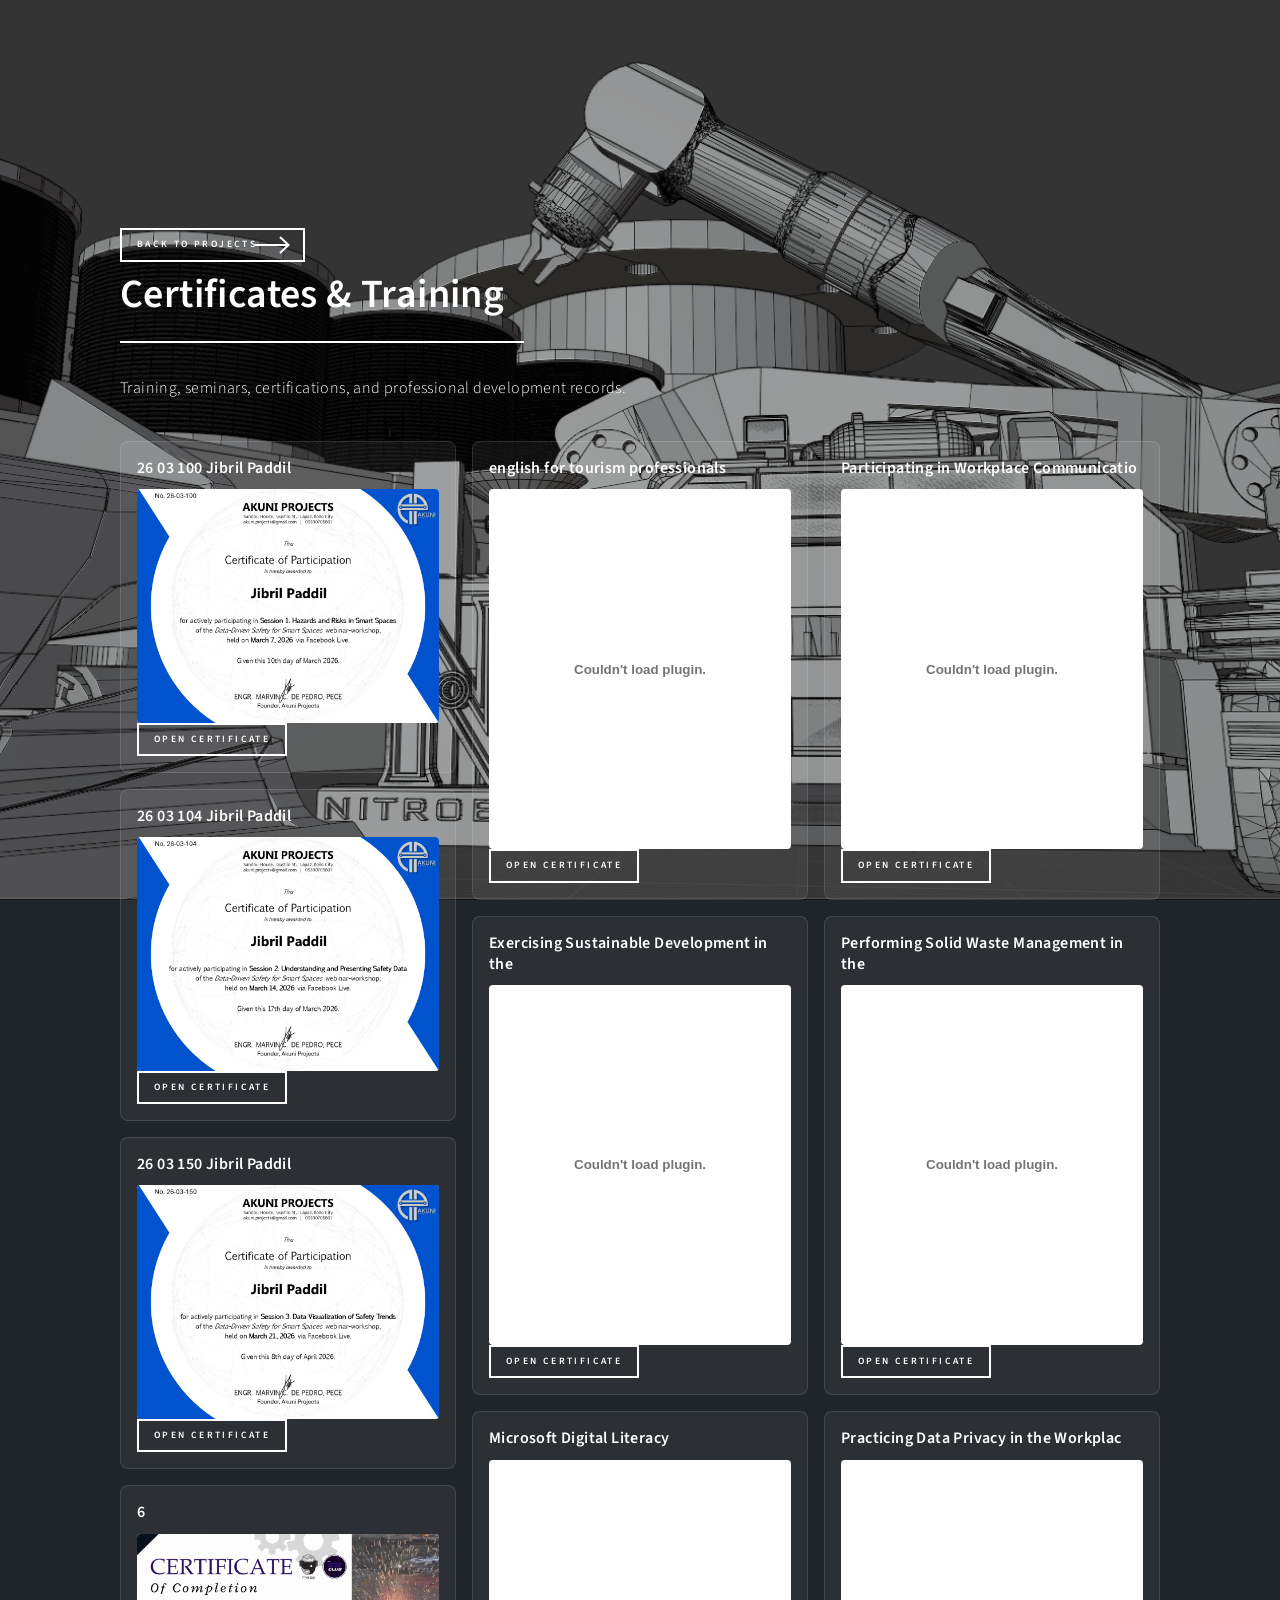
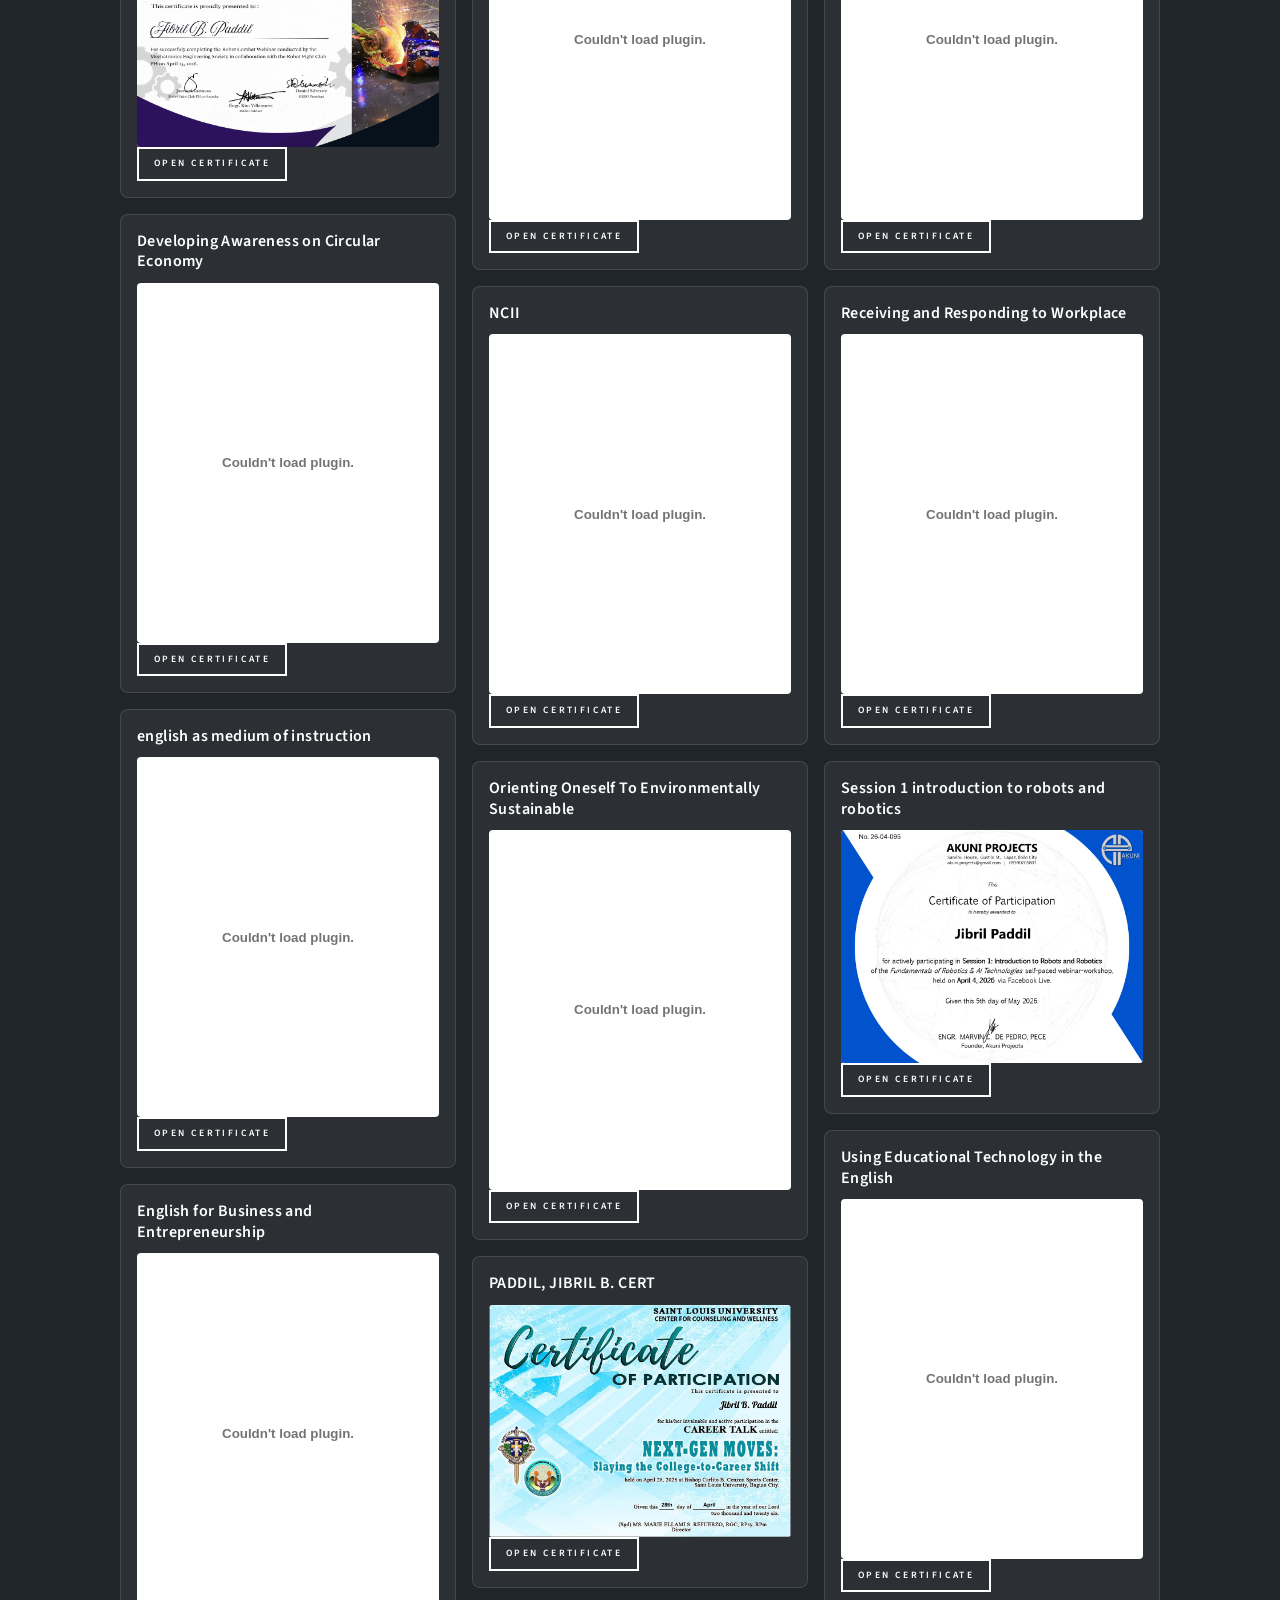
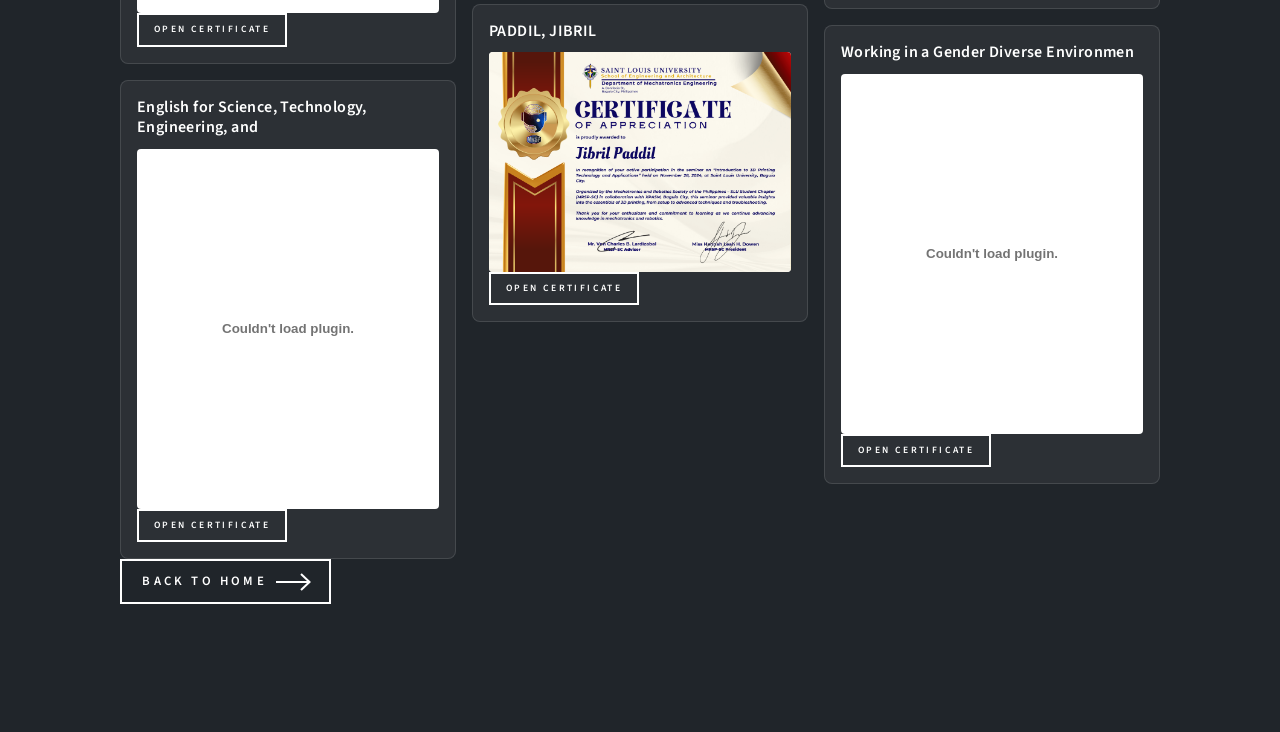
==== commit 12f2faf4: "Refine profile ring and page backgrounds" ====
--- a/certificates.html
+++ b/certificates.html
@@ -8,7 +8,16 @@
     <noscript><link rel="stylesheet" href="html5up-forty/assets/css/noscript.css" /></noscript>
     <style>
         :root { --panel: rgba(255,255,255,.055); --line: rgba(255,255,255,.12); }
-        body { background:#0d0d0d; }
+        body {
+            background: #20252a url("html5up-forty/images/front-photo-background3.png") center / cover fixed no-repeat;
+        }
+        body::before {
+            content: "";
+            position: fixed;
+            inset: 0;
+            z-index: -1;
+            background: rgba(13, 13, 13, .2);
+        }
         .certificates-page { padding:7rem 2rem 4rem; }
         .certificates-page .inner { max-width:1200px; margin:0 auto; }
         .certificate-intro { max-width:760px; margin-bottom:2.5rem; }
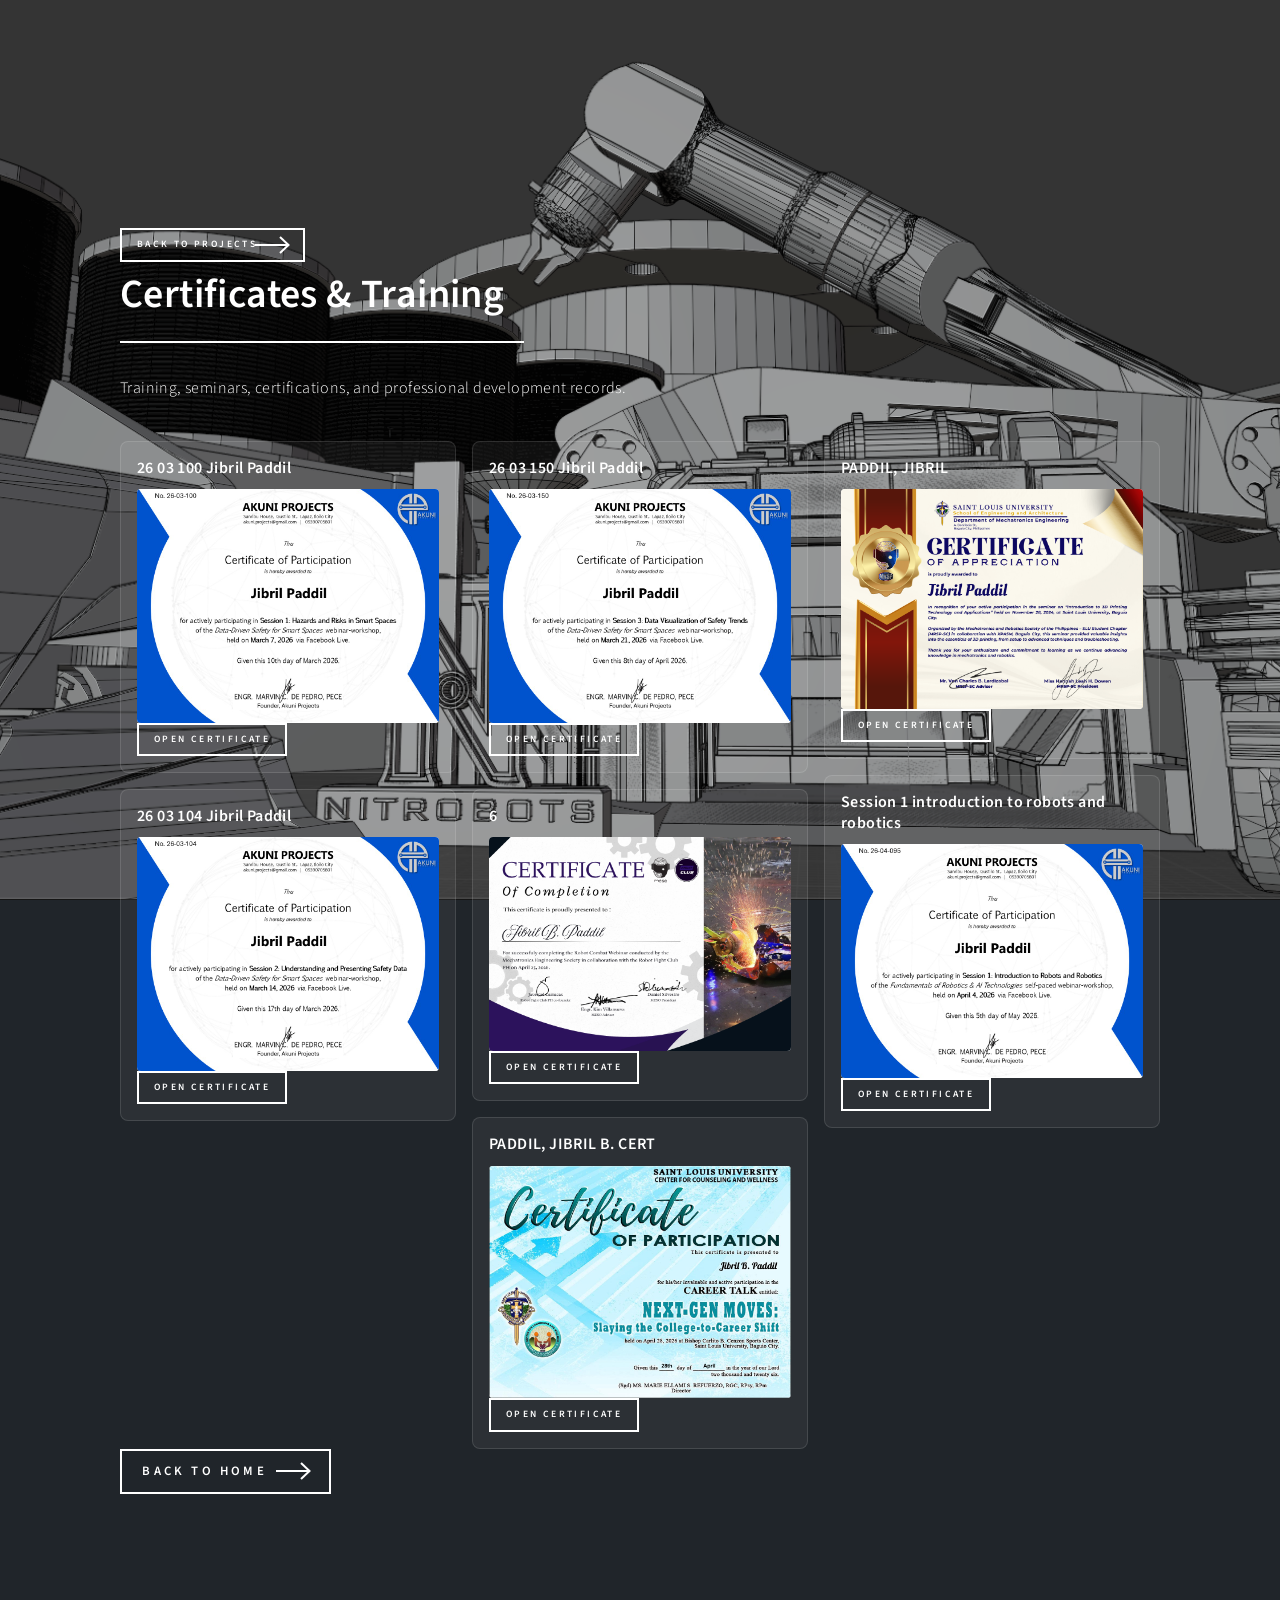
==== commit 995b6c51: "Update landing and image certificates" ====
--- a/certificates.html
+++ b/certificates.html
@@ -31,8 +31,15 @@
         .certificate-card img,
         .certificate-card object { display:block; width:100%; border-radius:4px; background:#fff; }
         .certificate-card img { height:auto; max-height:420px; object-fit:contain; }
-        .certificate-card object { height:360px; }
         .certificate-card .button { margin:0; }
+        .certificate-card img { cursor:zoom-in; }
+        .image-viewer {
+            position:fixed; inset:0; z-index:1000; display:flex; align-items:center; justify-content:center;
+            padding:2rem; background:rgba(0,0,0,.86); cursor:zoom-out;
+        }
+        .image-viewer[hidden] { display:none; }
+        .image-viewer img { max-width:min(94vw, 1400px); max-height:92vh; width:auto; height:auto; object-fit:contain; cursor:default; }
+        .image-viewer button { position:absolute; top:1rem; right:1rem; cursor:pointer; }
         @media screen and (max-width:900px) { .certificate-grid { column-count:2; } }
         @media screen and (max-width:560px) {
             .certificates-page { padding:6rem 1.25rem 3rem; }
@@ -44,7 +51,7 @@
 <div id="wrapper">
     <section class="certificates-page">
         <div class="inner">
-            <a href="index.html#projects" class="button small next">Back to Projects</a>
+            <a href="index%281%29.html#projects" class="button small next">Back to Projects</a>
             <header class="major">
                 <h1>Certificates & Training</h1>
             </header>
@@ -53,10 +60,14 @@
             </div>
             <div id="certificate-grid" class="certificate-grid" aria-label="Certificates and training records"></div>
             <ul class="actions">
-                <li><a href="index.html#banner" class="button next">Back to Home</a></li>
+                <li><a href="index%281%29.html#banner" class="button next">Back to Home</a></li>
             </ul>
         </div>
     </section>
+</div>
+<div class="image-viewer" id="image-viewer" hidden role="dialog" aria-modal="true" aria-label="Expanded certificate image">
+    <button type="button" class="button small" id="image-viewer-close" aria-label="Close expanded image">Close</button>
+    <img id="image-viewer-image" alt="">
 </div>
 <script src="html5up-forty/assets/js/jquery.min.js"></script>
 <script src="html5up-forty/assets/js/jquery.scrolly.min.js"></script>
@@ -73,24 +84,9 @@
         '26-03-104_Jibril Paddil.jpg',
         '26-03-150_Jibril_Paddil.JPG',
         '6.png',
-        'Developing Awareness on Circular Economy.pdf',
-        'english as medium of instruction.pdf',
-        'English for Business and Entrepreneurship.pdf',
-        'English for Science, Technology, Engineering, and.pdf',
-        'english for tourism professionals.pdf',
-        'Exercising Sustainable Development in the.pdf',
-        'Microsoft Digital Literacy.pdf',
-        'NCII.pdf',
-        'Orienting Oneself To Environmentally Sustainable.pdf',
         'PADDIL, JIBRIL B. CERT.png',
         'PADDIL, JIBRIL.png',
-        'Participating in Workplace Communicatio.pdf',
-        'Performing Solid Waste Management in the.pdf',
-        'Practicing Data Privacy in the Workplac.pdf',
-        'Receiving and Responding to Workplace.pdf',
-        'Session 1 introduction to robots and robotics.jpg',
-        'Using Educational Technology in the English.pdf',
-        'Working in a Gender-Diverse Environmen.pdf'
+        'Session 1 introduction to robots and robotics.jpg'
     ];
 
     const grid = document.getElementById('certificate-grid');
@@ -109,12 +105,6 @@
             image.alt = title.textContent;
             image.loading = 'lazy';
             card.appendChild(image);
-        } else {
-            const preview = document.createElement('object');
-            preview.data = path;
-            preview.type = 'application/pdf';
-            preview.setAttribute('aria-label', title.textContent + ' PDF preview');
-            card.appendChild(preview);
         }
 
         const link = document.createElement('a');
@@ -126,6 +116,28 @@
         card.appendChild(link);
         grid.appendChild(card);
     });
+
+    const viewer = document.getElementById('image-viewer');
+    const viewerImage = document.getElementById('image-viewer-image');
+    const closeViewer = function () {
+        viewer.hidden = true;
+        viewerImage.removeAttribute('src');
+    };
+
+    grid.addEventListener('click', function (event) {
+        const image = event.target.closest('img');
+        if (!image) return;
+        viewerImage.src = image.src;
+        viewerImage.alt = image.alt;
+        viewer.hidden = false;
+    });
+    document.getElementById('image-viewer-close').addEventListener('click', closeViewer);
+    viewer.addEventListener('click', function (event) {
+        if (event.target === viewer) closeViewer();
+    });
+    document.addEventListener('keydown', function (event) {
+        if (event.key === 'Escape') closeViewer();
+    });
 })();
 </script>
 </body>
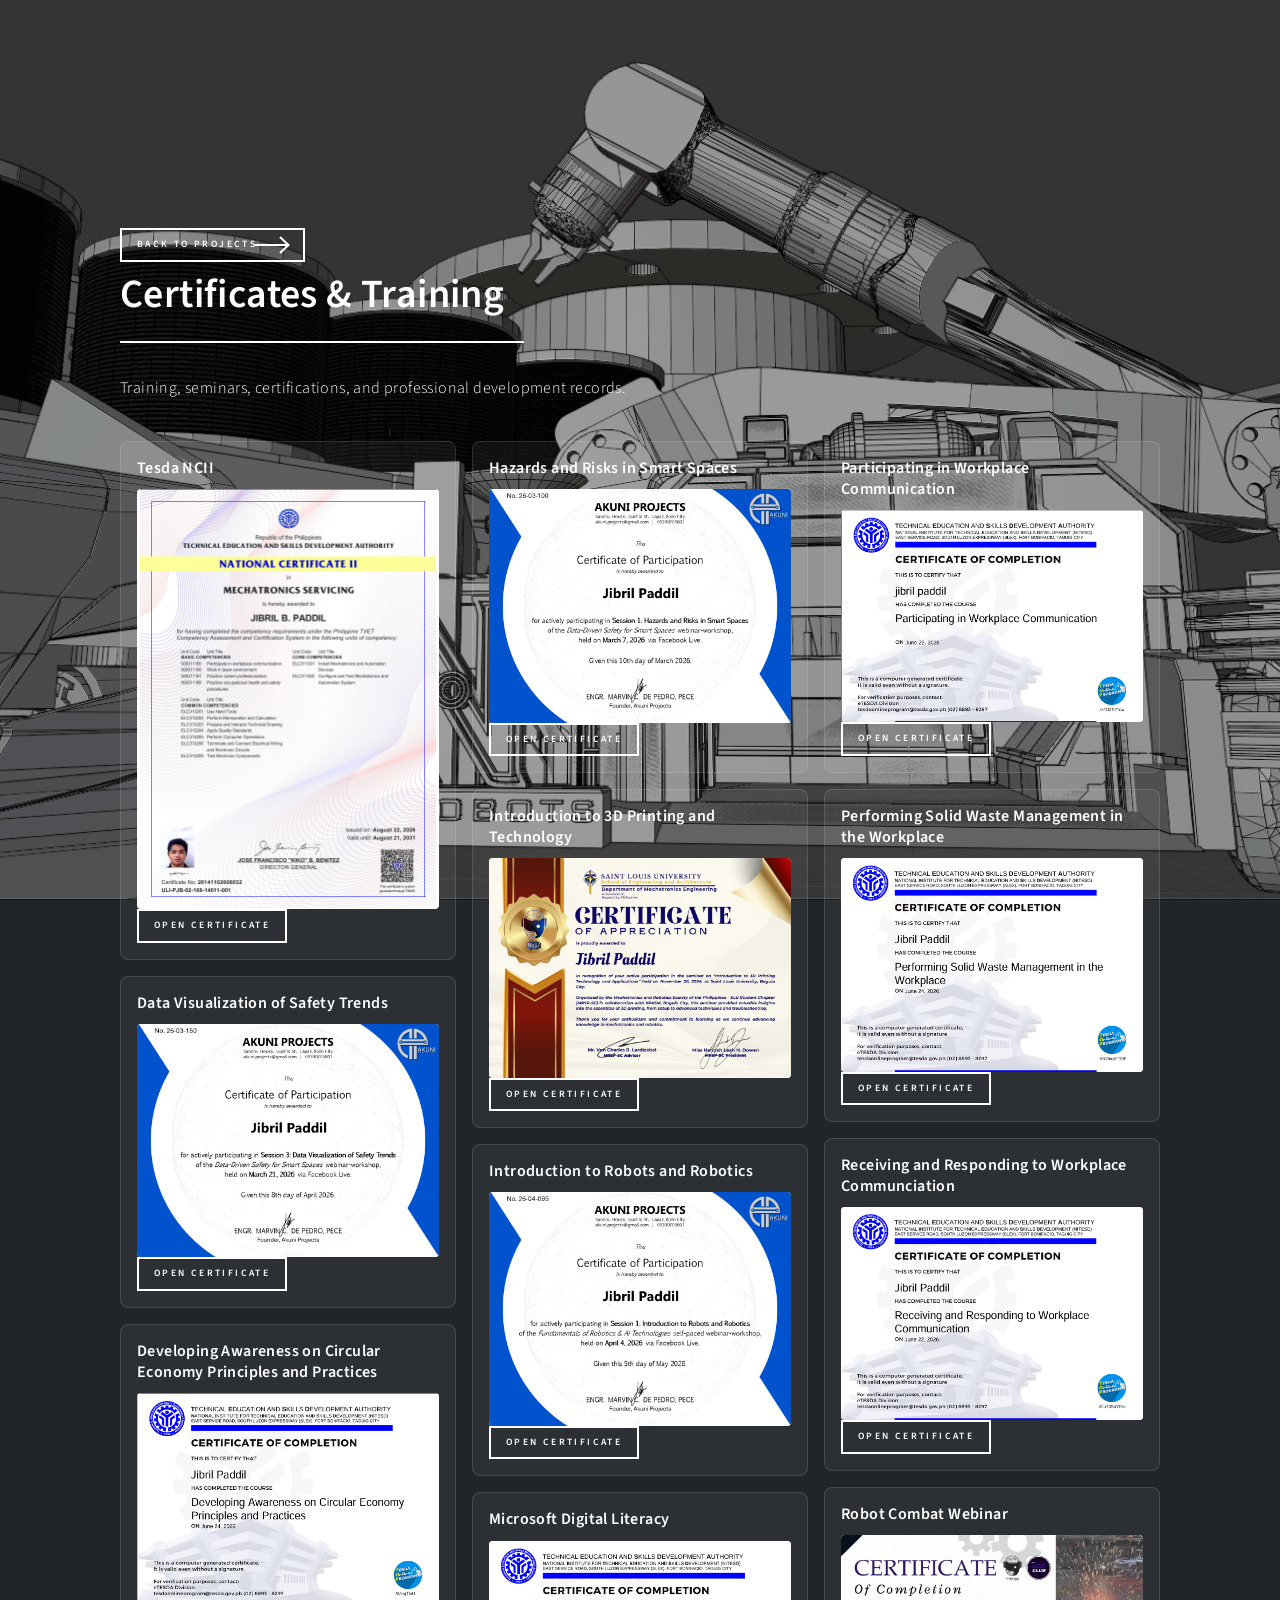
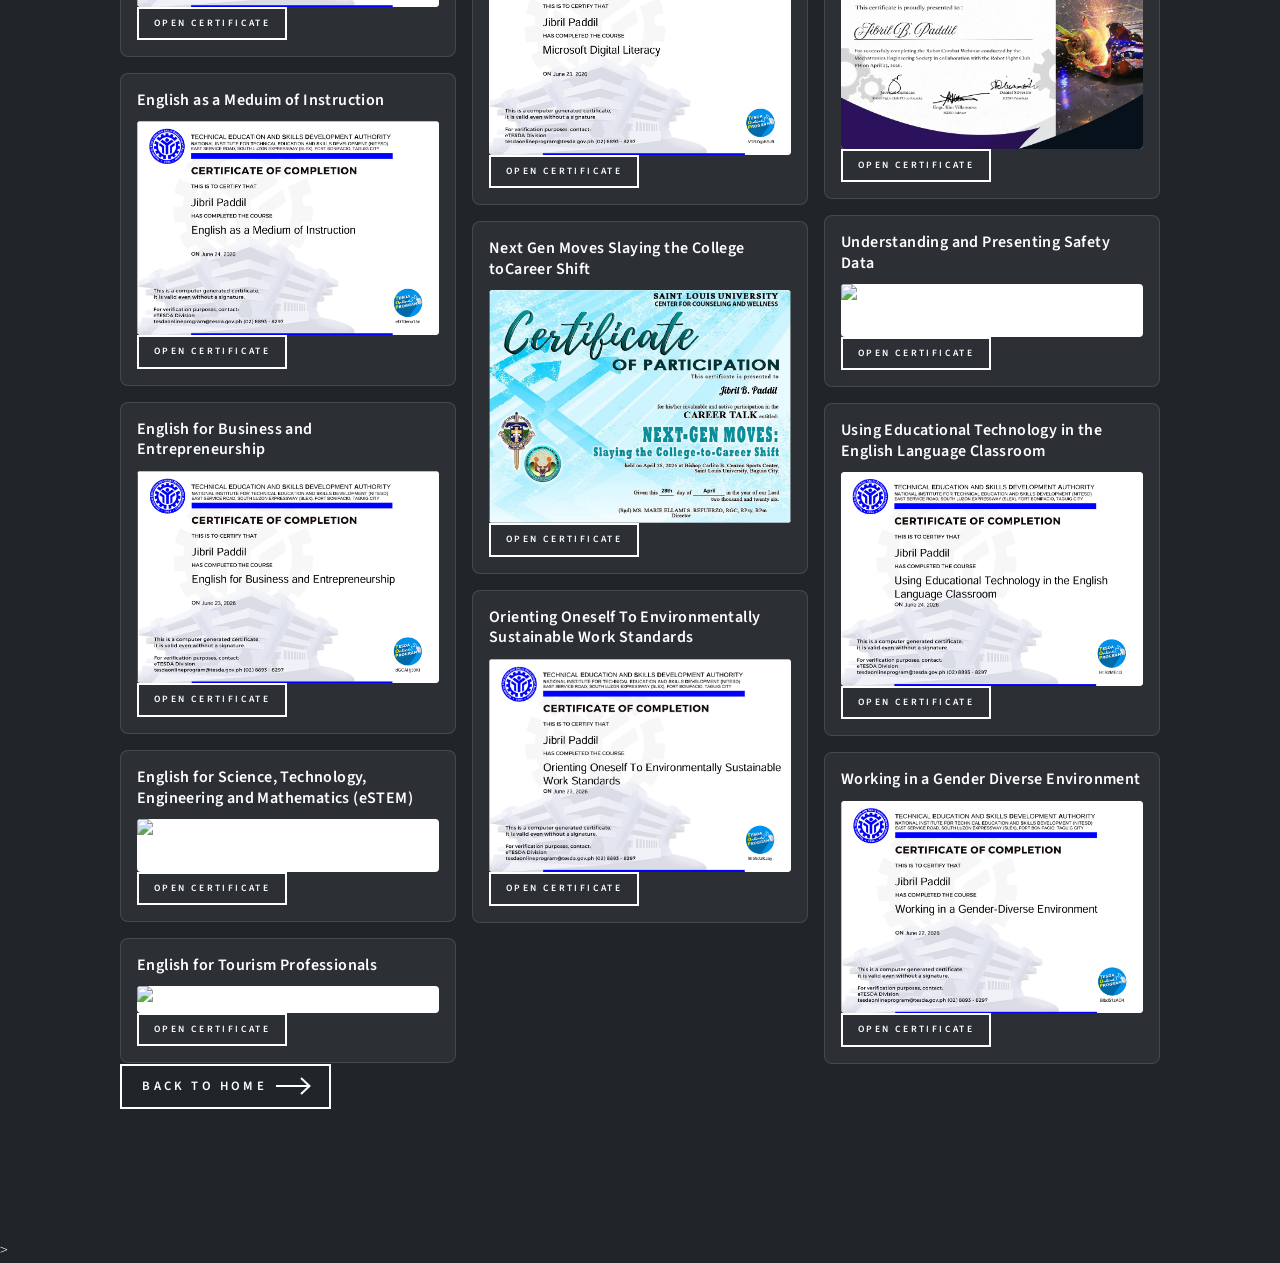
==== commit 43b56321: "Fix project card clicks" ====
--- a/certificates.html
+++ b/certificates.html
@@ -51,7 +51,7 @@
 <div id="wrapper">
     <section class="certificates-page">
         <div class="inner">
-            <a href="index%281%29.html#projects" class="button small next">Back to Projects</a>
+            <a href="index.html#projects" class="button small next">Back to Projects</a>
             <header class="major">
                 <h1>Certificates & Training</h1>
             </header>
@@ -60,10 +60,10 @@
             </div>
             <div id="certificate-grid" class="certificate-grid" aria-label="Certificates and training records"></div>
             <ul class="actions">
-                <li><a href="index%281%29.html#banner" class="button next">Back to Home</a></li>
+                <li><a href="index.html#banner" class="button next">Back to Home</a></li>
             </ul>
         </div>
-    </section>
+    </section>>
 </div>
 <div class="image-viewer" id="image-viewer" hidden role="dialog" aria-modal="true" aria-label="Expanded certificate image">
     <button type="button" class="button small" id="image-viewer-close" aria-label="Close expanded image">Close</button>
@@ -80,13 +80,27 @@
     const folder = 'html5up-forty/Certificates/';
     const imageExt = /\.(png|jpe?g|jfif|webp|gif)$/i;
     const files = [
-        '26-03-100_Jibril_Paddil.jpg',
-        '26-03-104_Jibril Paddil.jpg',
-        '26-03-150_Jibril_Paddil.JPG',
-        '6.png',
-        'PADDIL, JIBRIL B. CERT.png',
-        'PADDIL, JIBRIL.png',
-        'Session 1 introduction to robots and robotics.jpg'
+        'Tesda NCII.jpg',
+        'Data Visualization of Safety Trends.jpg',
+        'Developing Awareness on Circular Economy Principles and Practices.jpg',
+        'English as a Meduim of Instruction.jpg',
+        'English for Business and Entrepreneurship.jpg',
+        'English for Science, Technology, Engineering and Mathematics (eSTEM).png',
+        'English for Tourism Professionals.png',
+        'Hazards and Risks in Smart Spaces.jpg',
+        'Introduction to 3D Printing and Technology.png',
+        'Introduction to Robots and Robotics.jpg',
+        'Microsoft Digital Literacy.jpg',
+        'Next-Gen Moves Slaying the College-toCareer Shift.png',
+        'Orienting Oneself To Environmentally Sustainable Work Standards.jpg',
+        'Participating in Workplace Communication.jpg',
+        'Performing Solid Waste Management in the Workplace.jpg',
+        'Receiving and Responding to Workplace Communciation.jpg',
+        'Robot Combat Webinar.png',
+        'Understanding and Presenting Safety Data.jpg',
+        'Using Educational Technology in the English Language Classroom.jpg',
+        'Working in a Gender-Diverse Environment.jpg'
+        
     ];
 
     const grid = document.getElementById('certificate-grid');
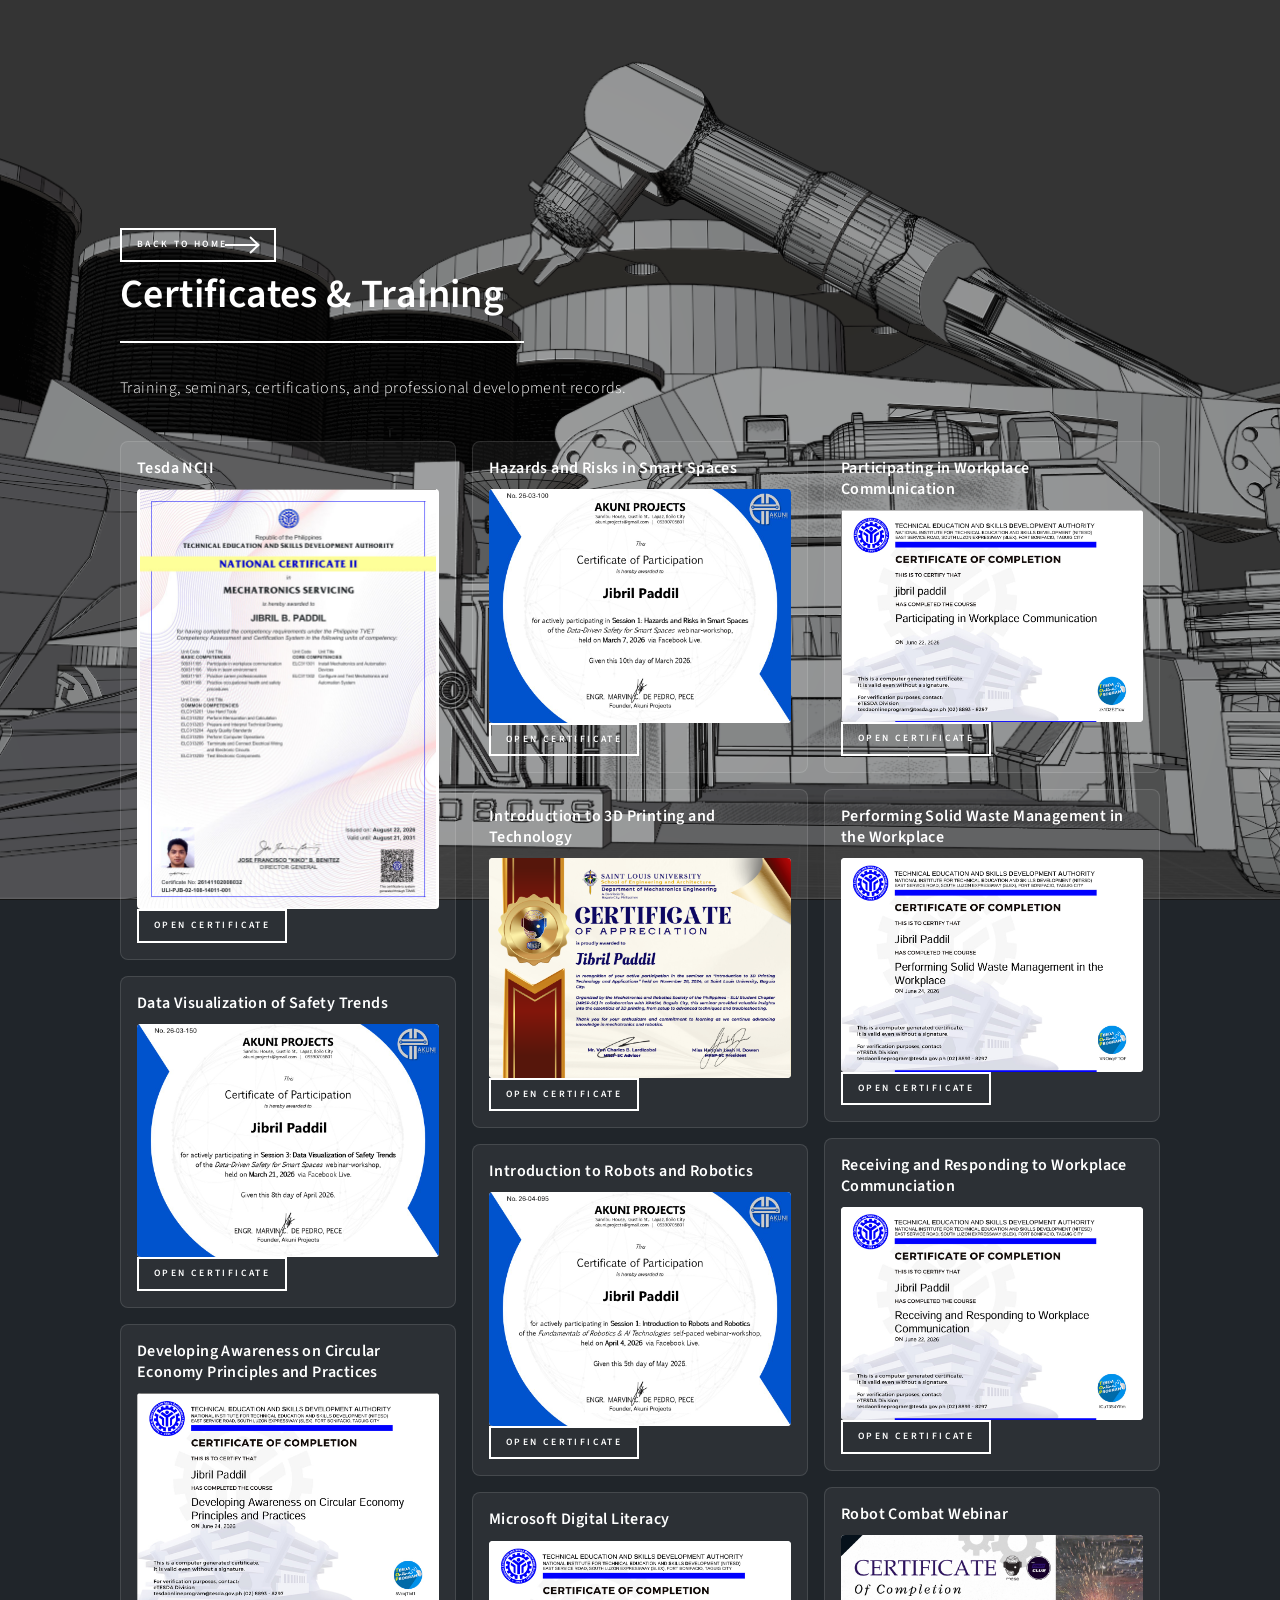
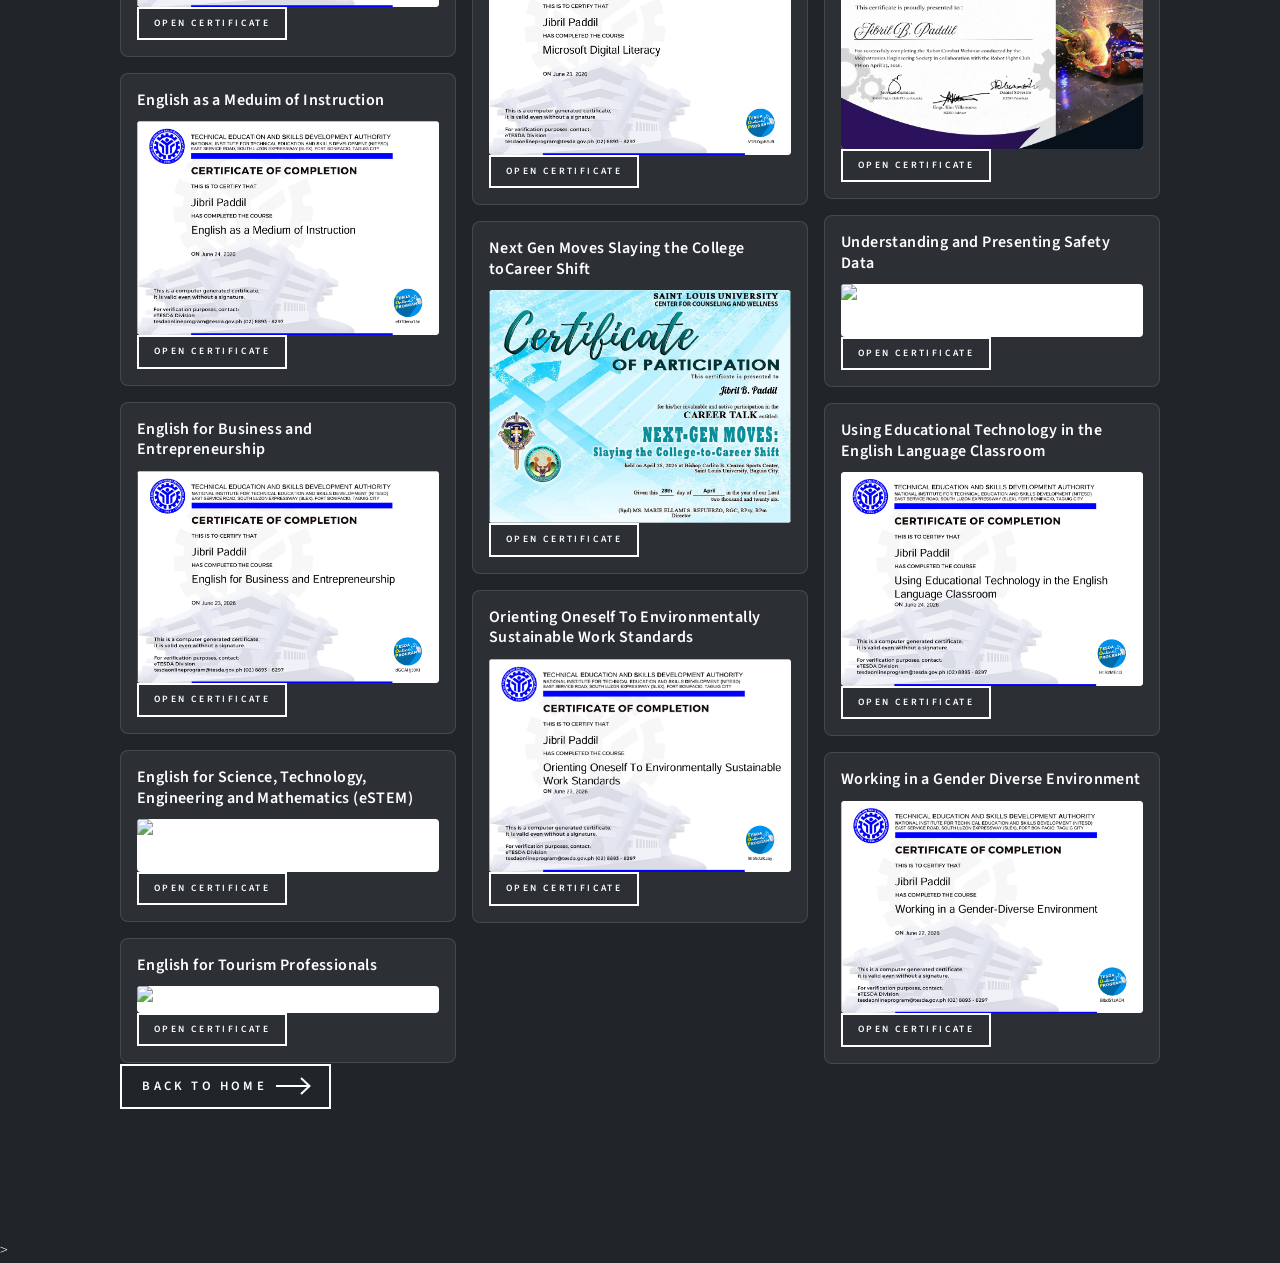
==== commit 5e64c60a: "updated portfolio" ====
--- a/certificates.html
+++ b/certificates.html
@@ -51,7 +51,7 @@
 <div id="wrapper">
     <section class="certificates-page">
         <div class="inner">
-            <a href="index.html#projects" class="button small next">Back to Projects</a>
+            <a href="index.html#banner" class="button small next">Back to Home</a>
             <header class="major">
                 <h1>Certificates & Training</h1>
             </header>
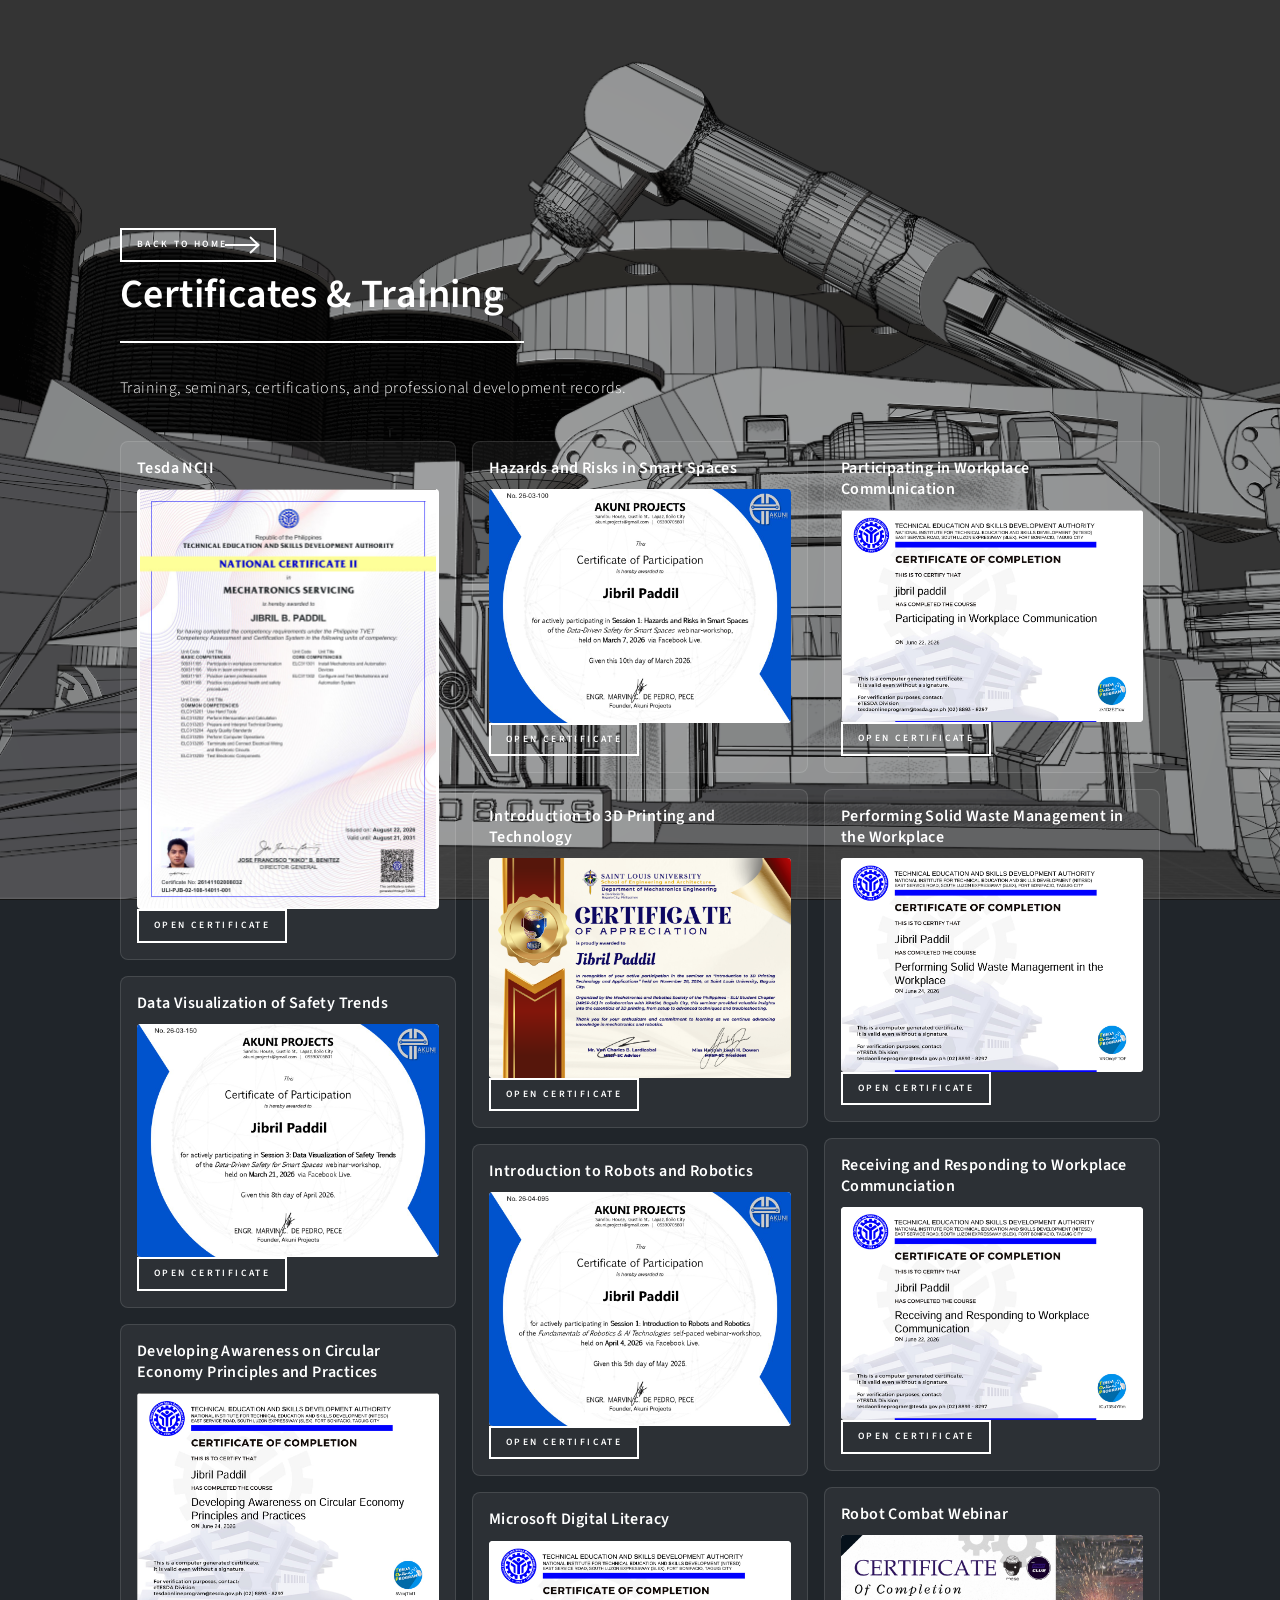
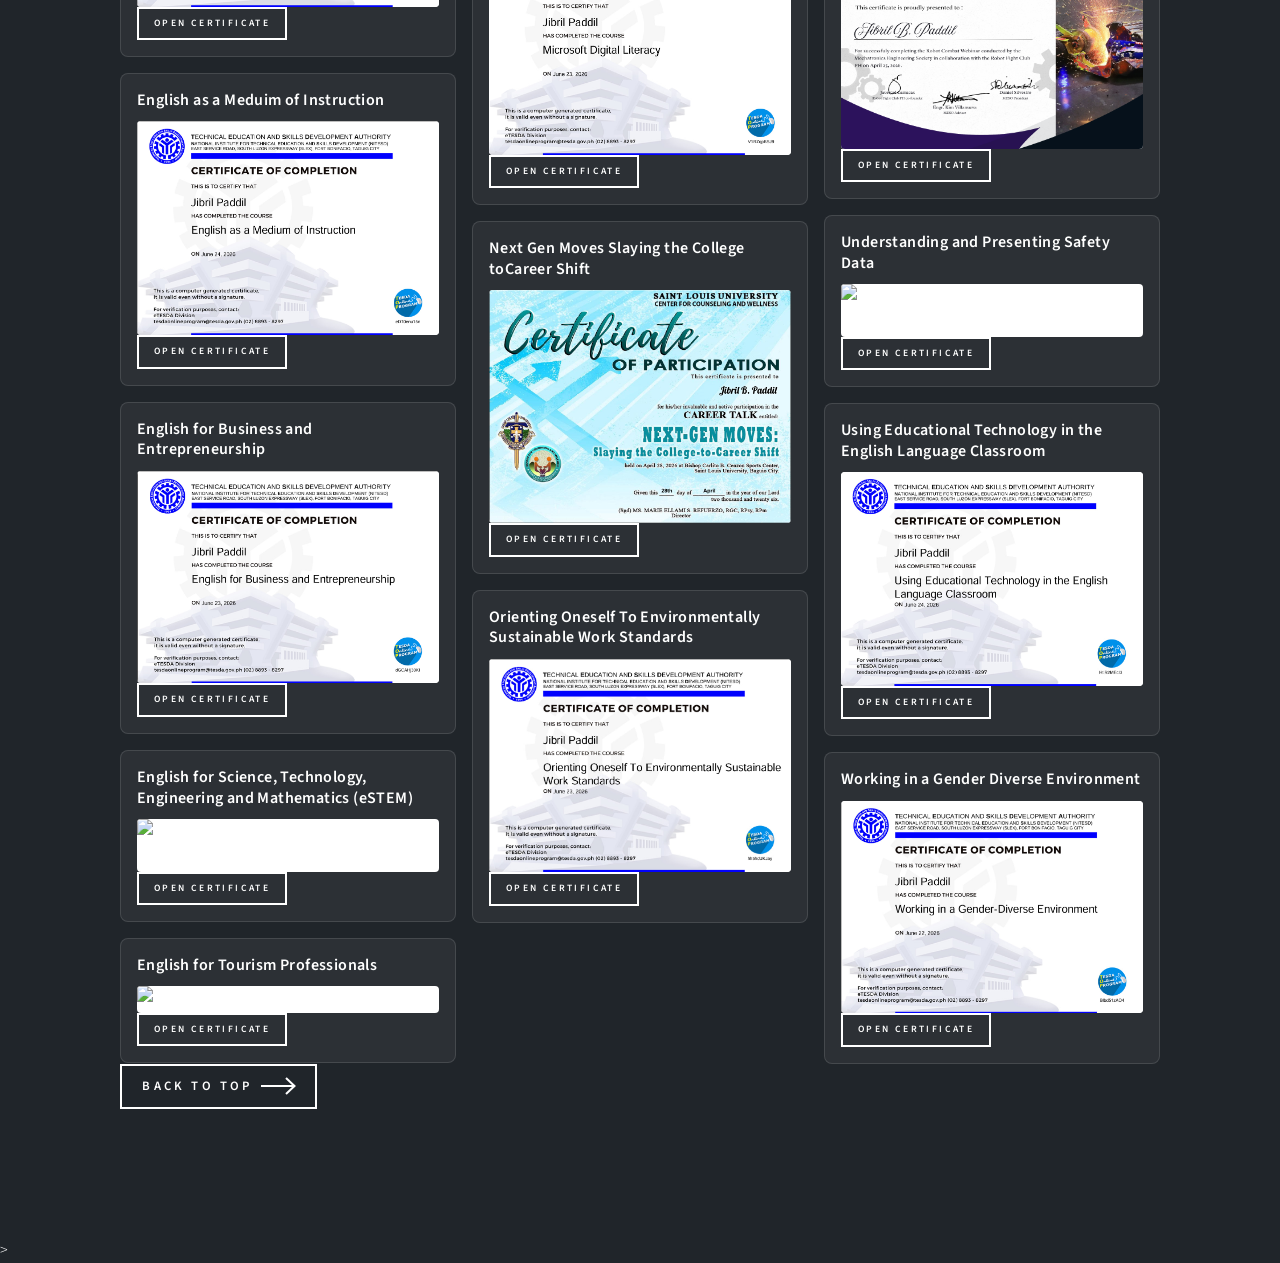
==== commit 8f0221ea: "updated certificate back to home and back to top" ====
--- a/certificates.html
+++ b/certificates.html
@@ -60,7 +60,7 @@
             </div>
             <div id="certificate-grid" class="certificate-grid" aria-label="Certificates and training records"></div>
             <ul class="actions">
-                <li><a href="index.html#banner" class="button next">Back to Home</a></li>
+                <li><a href="#top" class="button next">Back to Top</a></li>
             </ul>
         </div>
     </section>>
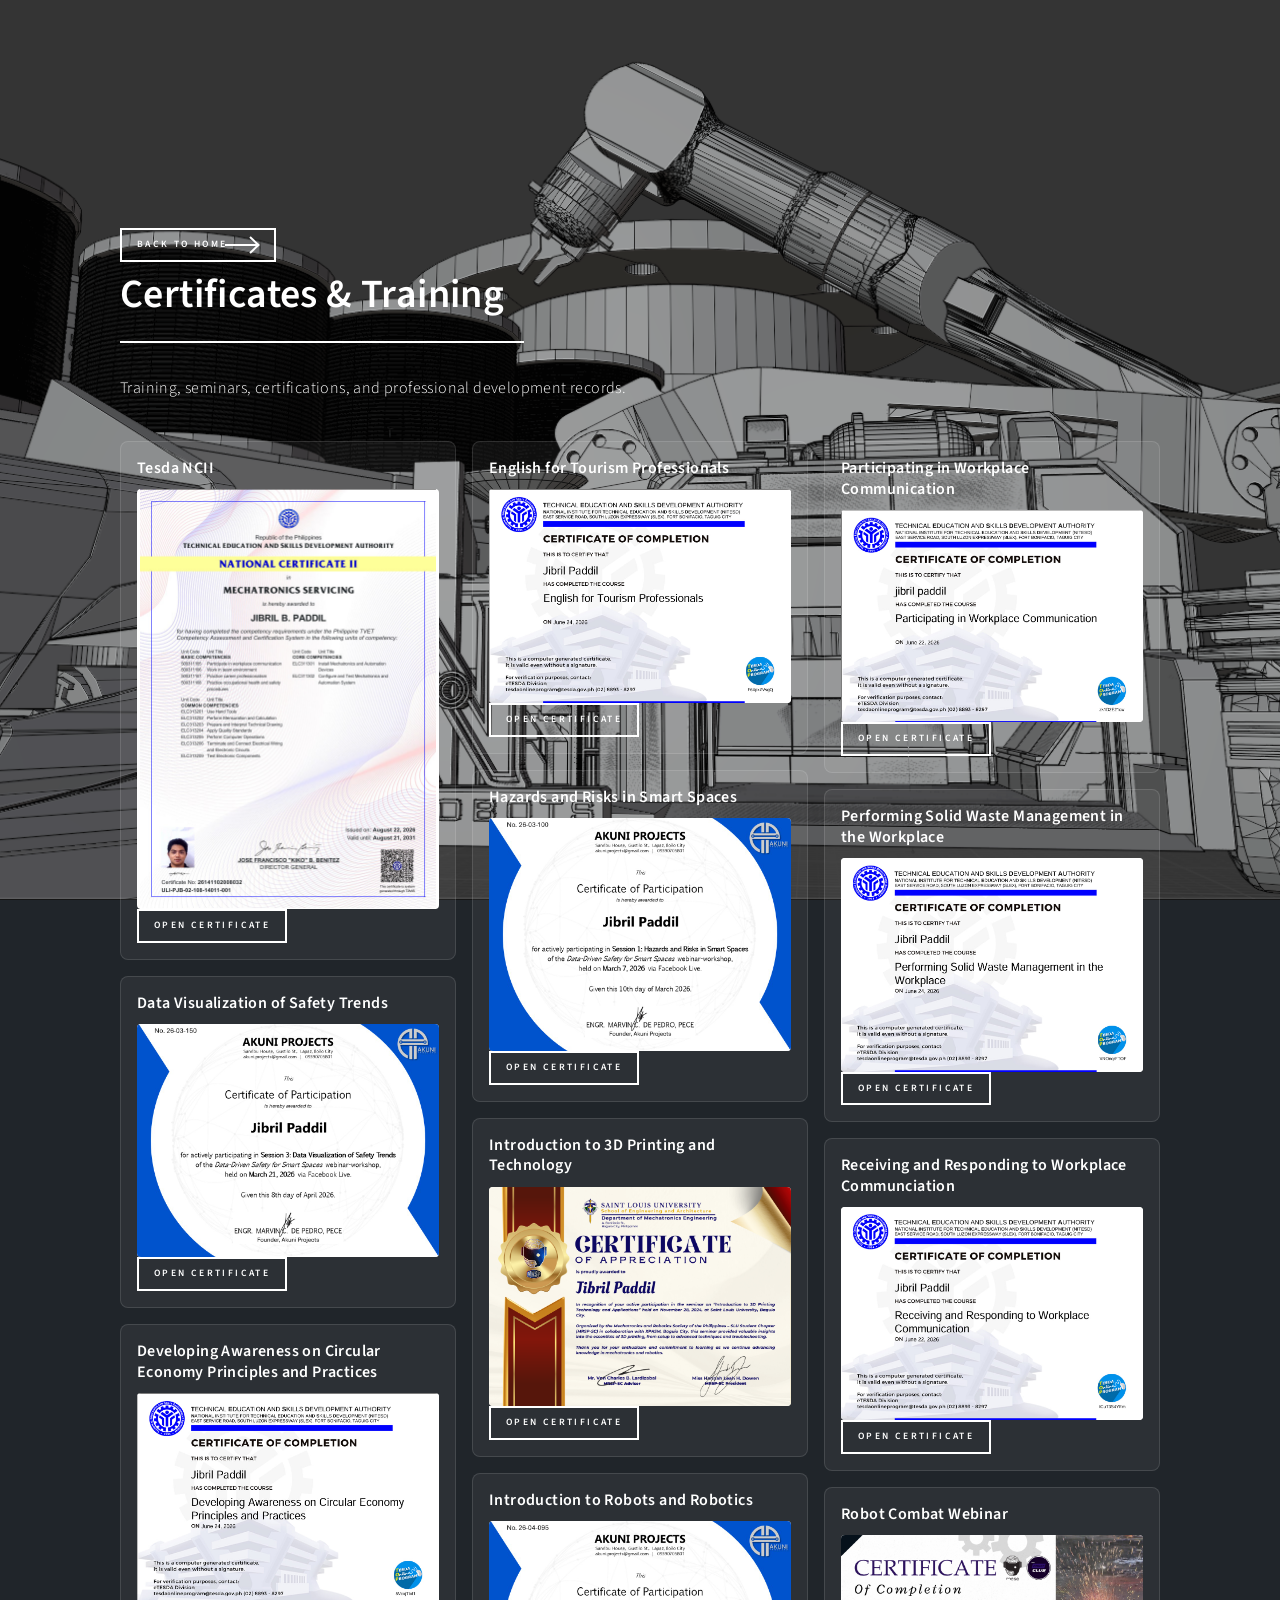
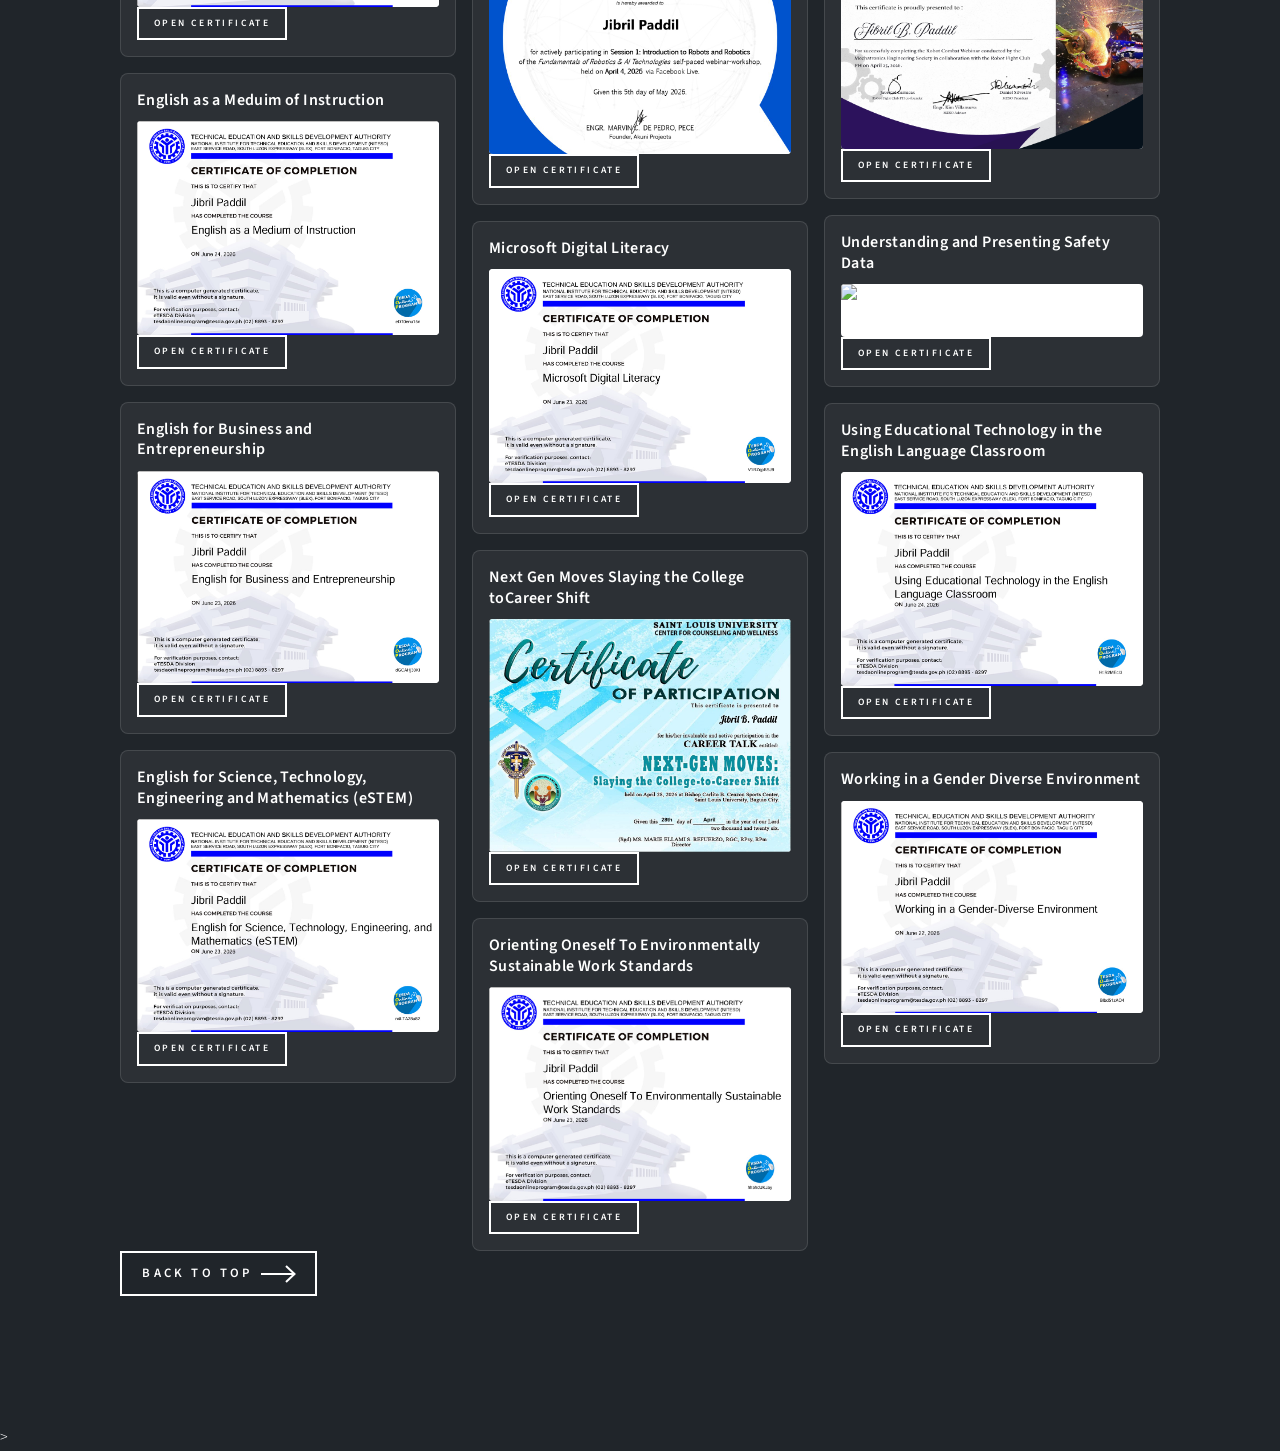
==== commit d0007657: "fixed typos" ====
--- a/certificates.html
+++ b/certificates.html
@@ -85,8 +85,8 @@
         'Developing Awareness on Circular Economy Principles and Practices.jpg',
         'English as a Meduim of Instruction.jpg',
         'English for Business and Entrepreneurship.jpg',
-        'English for Science, Technology, Engineering and Mathematics (eSTEM).png',
-        'English for Tourism Professionals.png',
+        'English for Science, Technology, Engineering and Mathematics (eSTEM).jpg',
+        'English for Tourism Professionals.jpg',
         'Hazards and Risks in Smart Spaces.jpg',
         'Introduction to 3D Printing and Technology.png',
         'Introduction to Robots and Robotics.jpg',
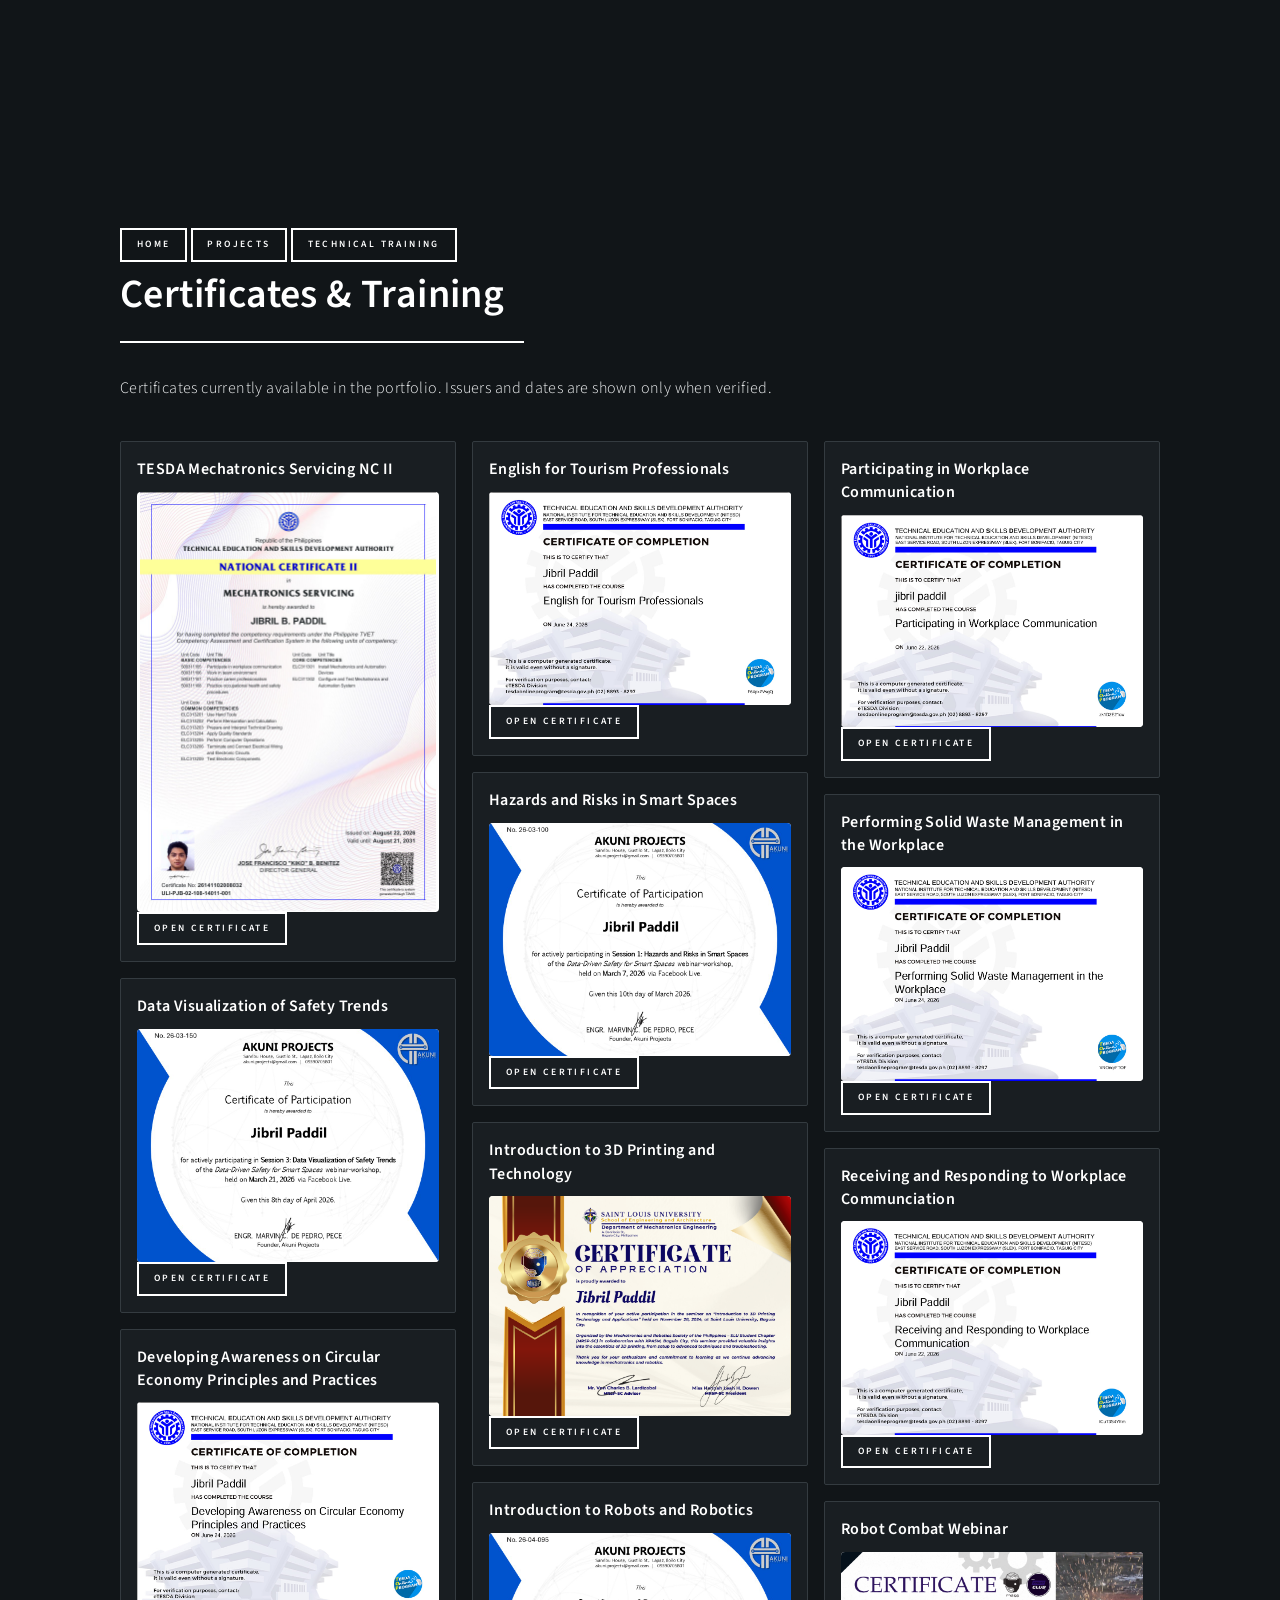
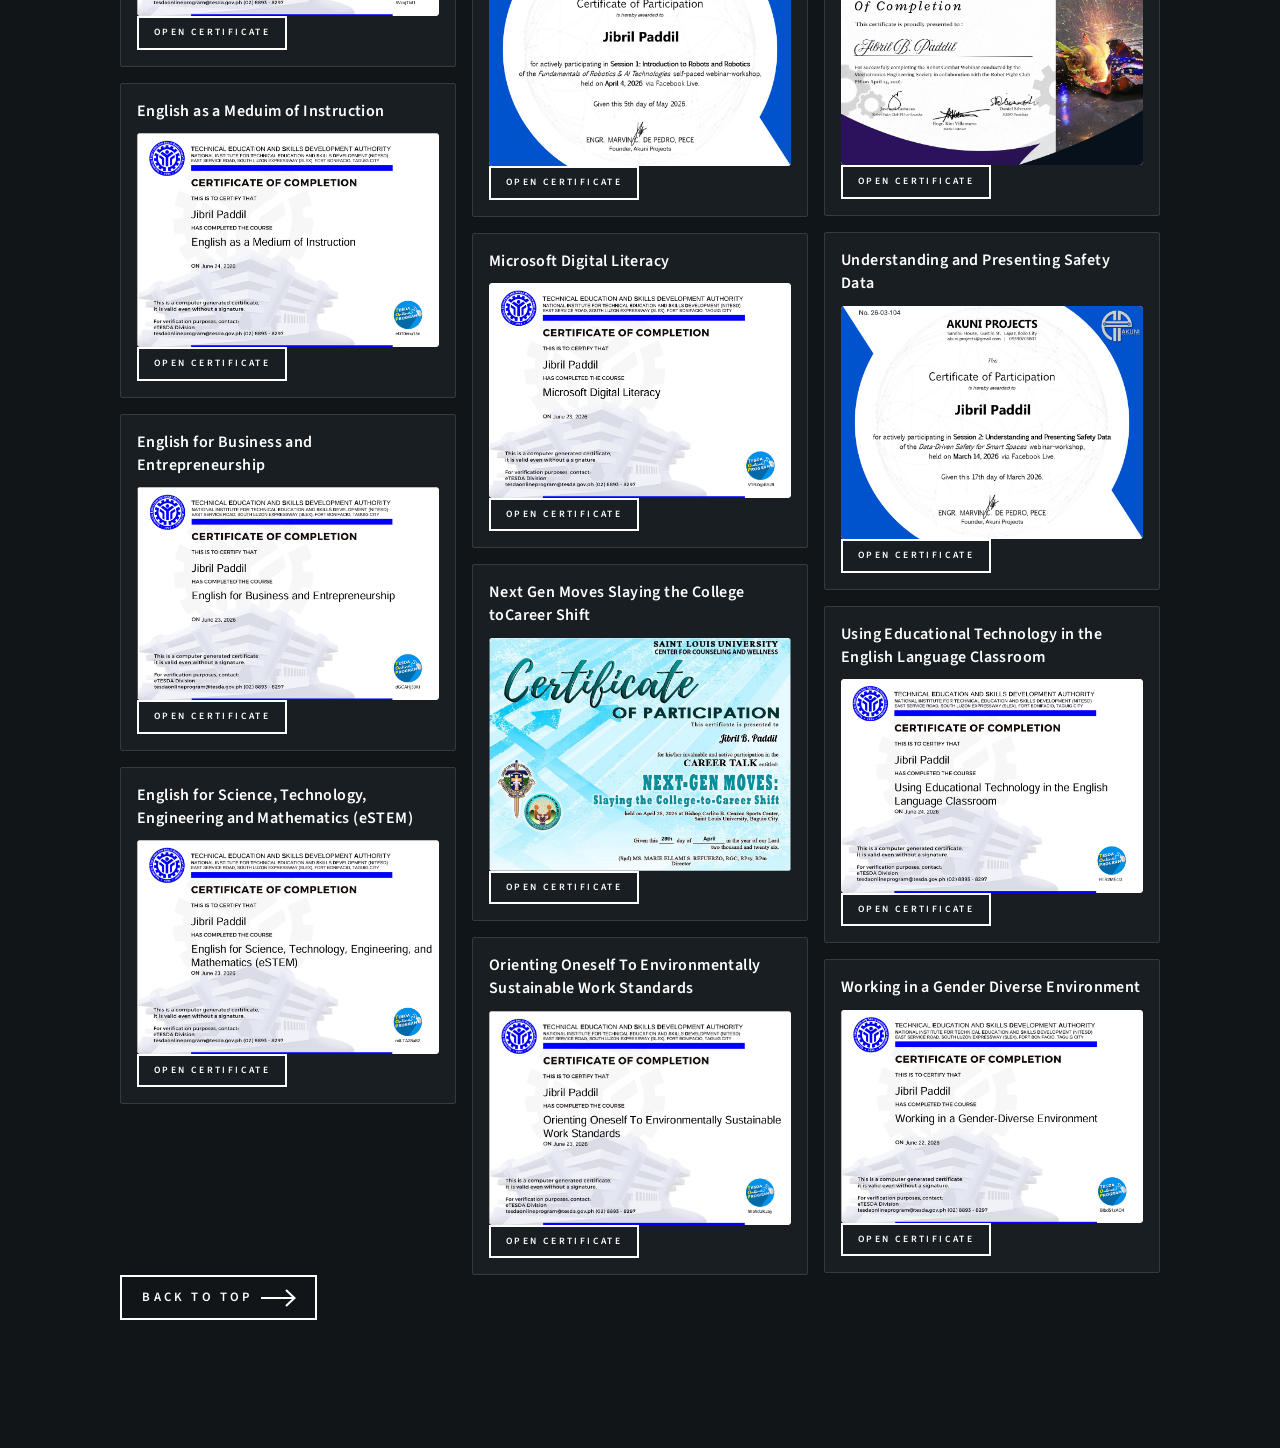
==== commit 74892afb: "Update portfolio with verified project and training details Co-authored-by: Copilot <223556219+Copil" ====
--- a/certificates.html
+++ b/certificates.html
@@ -3,7 +3,7 @@
 <head>
     <title>Certificates | Jibril Paddil</title>
     <meta charset="utf-8" />
-    <meta name="viewport" content="width=device-width, initial-scale=1, user-scalable=no" />
+    <meta name="viewport" content="width=device-width, initial-scale=1" />
     <link rel="stylesheet" href="html5up-forty/assets/css/main.css" />
     <noscript><link rel="stylesheet" href="html5up-forty/assets/css/noscript.css" /></noscript>
     <style>
@@ -34,10 +34,11 @@
         .certificate-card .button { margin:0; }
         .certificate-card img { cursor:zoom-in; }
         .image-viewer {
-            position:fixed; inset:0; z-index:1000; display:flex; align-items:center; justify-content:center;
-            padding:2rem; background:rgba(0,0,0,.86); cursor:zoom-out;
+            position:fixed; inset:0; z-index:1000; width:min(96vw, 1400px); max-width:none; max-height:92vh;
+            margin:auto; padding:2rem; border:1px solid #657278; background:#111518; color:#f1f3f4;
         }
-        .image-viewer[hidden] { display:none; }
+        .image-viewer:not([open]) { display:none; }
+        .image-viewer::backdrop { background:rgba(0,0,0,.86); }
         .image-viewer img { max-width:min(94vw, 1400px); max-height:92vh; width:auto; height:auto; object-fit:contain; cursor:default; }
         .image-viewer button { position:absolute; top:1rem; right:1rem; cursor:pointer; }
         @media screen and (max-width:900px) { .certificate-grid { column-count:2; } }
@@ -46,29 +47,33 @@
             .certificate-grid { column-count:1; }
         }
     </style>
+    <link rel="stylesheet" href="portfolio.css" />
 </head>
-<body class="is-preload">
+<body id="top" class="is-preload">
 <div id="wrapper">
-    <section class="certificates-page">
+    <main class="certificates-page">
         <div class="inner">
-            <a href="index.html#banner" class="button small next">Back to Home</a>
+            <nav aria-label="Page navigation">
+                <a href="index.html" class="button small">Home</a>
+                <a href="index.html#projects" class="button small">Projects</a>
+                <a href="training.html" class="button small">Technical Training</a>
+            </nav>
             <header class="major">
-                <h1>Certificates & Training</h1>
+                <h1>Certificates &amp; Training</h1>
             </header>
             <div class="certificate-intro">
-                <p>Training, seminars, certifications, and professional development records.</p>
+                <p>Certificates currently available in the portfolio. Issuers and dates are shown only when verified.</p>
             </div>
             <div id="certificate-grid" class="certificate-grid" aria-label="Certificates and training records"></div>
             <ul class="actions">
                 <li><a href="#top" class="button next">Back to Top</a></li>
             </ul>
         </div>
-    </section>>
+    </main>
 </div>
-<div class="image-viewer" id="image-viewer" hidden role="dialog" aria-modal="true" aria-label="Expanded certificate image">
-    <button type="button" class="button small" id="image-viewer-close" aria-label="Close expanded image">Close</button>
-    <img id="image-viewer-image" alt="">
-</div>
+<dialog class="image-viewer" id="image-viewer" aria-label="Expanded certificate image">
+    <form method="dialog"><button id="image-viewer-close" type="submit" class="button small" aria-label="Close expanded image">Close</button></form>
+</dialog>
 <script src="html5up-forty/assets/js/jquery.min.js"></script>
 <script src="html5up-forty/assets/js/jquery.scrolly.min.js"></script>
 <script src="html5up-forty/assets/js/browser.min.js"></script>
@@ -79,45 +84,60 @@
 (function () {
     const folder = 'html5up-forty/Certificates/';
     const imageExt = /\.(png|jpe?g|jfif|webp|gif)$/i;
-    const files = [
-        'Tesda NCII.jpg',
-        'Data Visualization of Safety Trends.jpg',
-        'Developing Awareness on Circular Economy Principles and Practices.jpg',
-        'English as a Meduim of Instruction.jpg',
-        'English for Business and Entrepreneurship.jpg',
-        'English for Science, Technology, Engineering and Mathematics (eSTEM).jpg',
-        'English for Tourism Professionals.jpg',
-        'Hazards and Risks in Smart Spaces.jpg',
-        'Introduction to 3D Printing and Technology.png',
-        'Introduction to Robots and Robotics.jpg',
-        'Microsoft Digital Literacy.jpg',
-        'Next-Gen Moves Slaying the College-toCareer Shift.png',
-        'Orienting Oneself To Environmentally Sustainable Work Standards.jpg',
-        'Participating in Workplace Communication.jpg',
-        'Performing Solid Waste Management in the Workplace.jpg',
-        'Receiving and Responding to Workplace Communciation.jpg',
-        'Robot Combat Webinar.png',
-        'Understanding and Presenting Safety Data.jpg',
-        'Using Educational Technology in the English Language Classroom.jpg',
-        'Working in a Gender-Diverse Environment.jpg'
-        
+    const certificates = [
+        { file: 'Tesda NCII.jpg', title: 'TESDA Mechatronics Servicing NC II' },
+        { file: 'Data Visualization of Safety Trends.jpg' },
+        { file: 'Developing Awareness on Circular Economy Principles and Practices.jpg' },
+        { file: 'English as a Meduim of Instruction.jpg' },
+        { file: 'English for Business and Entrepreneurship.jpg' },
+        { file: 'English for Science, Technology, Engineering and Mathematics (eSTEM).jpg' },
+        { file: 'English for Tourism Professionals.jpg' },
+        { file: 'Hazards and Risks in Smart Spaces.jpg' },
+        { file: 'Introduction to 3D Printing and Technology.png' },
+        { file: 'Introduction to Robots and Robotics.jpg' },
+        { file: 'Microsoft Digital Literacy.jpg' },
+        { file: 'Next-Gen Moves Slaying the College-toCareer Shift.png' },
+        { file: 'Orienting Oneself To Environmentally Sustainable Work Standards.jpg' },
+        { file: 'Participating in Workplace Communication.jpg' },
+        { file: 'Performing Solid Waste Management in the Workplace.jpg' },
+        { file: 'Receiving and Responding to Workplace Communciation.jpg' },
+        { file: 'Robot Combat Webinar.png' },
+        { file: 'Understanding and Presenting Safety Data .jpg', title: 'Understanding and Presenting Safety Data' },
+        { file: 'Using Educational Technology in the English Language Classroom.jpg' },
+        { file: 'Working in a Gender-Diverse Environment.jpg' }
     ];
 
     const grid = document.getElementById('certificate-grid');
-    files.forEach(function (name) {
+    certificates.forEach(function (certificate) {
+        const name = certificate.file;
         const card = document.createElement('article');
         card.className = 'certificate-card';
 
         const title = document.createElement('h2');
-        title.textContent = name.replace(/\.[^.]+$/, '').replace(/[_-]+/g, ' ');
+        title.textContent = certificate.title || name.replace(/\.[^.]+$/, '').trim().replace(/[_-]+/g, ' ');
         card.appendChild(title);
 
         const path = folder + encodeURIComponent(name).replace(/%2F/g, '/');
+        const metadata = document.createElement('dl');
+        metadata.className = 'certificate-metadata';
+        [['Issuing organization', certificate.issuer], ['Date', certificate.date]].forEach(function (item) {
+            if (!item[1]) return;
+            const term = document.createElement('dt');
+            term.textContent = item[0];
+            const value = document.createElement('dd');
+            value.textContent = item[1];
+            metadata.append(term, value);
+        });
+        if (metadata.childElementCount) card.appendChild(metadata);
+
         if (imageExt.test(name)) {
             const image = document.createElement('img');
             image.src = path;
-            image.alt = title.textContent;
+            image.alt = 'Certificate: ' + title.textContent;
             image.loading = 'lazy';
+            image.tabIndex = 0;
+            image.setAttribute('role', 'button');
+            image.setAttribute('aria-label', 'Enlarge ' + image.alt);
             card.appendChild(image);
         }
 
@@ -132,25 +152,42 @@
     });
 
     const viewer = document.getElementById('image-viewer');
-    const viewerImage = document.getElementById('image-viewer-image');
+    let viewerImage;
+    let lastFocusedImage;
     const closeViewer = function () {
-        viewer.hidden = true;
-        viewerImage.removeAttribute('src');
+        if (viewer.open) viewer.close();
     };
+    viewer.addEventListener('close', function () {
+        if (viewerImage) viewerImage.removeAttribute('src');
+        if (lastFocusedImage) lastFocusedImage.focus();
+    });
 
     grid.addEventListener('click', function (event) {
         const image = event.target.closest('img');
         if (!image) return;
+        if (!viewerImage) {
+            viewerImage = document.createElement('img');
+            viewer.appendChild(viewerImage);
+        }
         viewerImage.src = image.src;
         viewerImage.alt = image.alt;
-        viewer.hidden = false;
+        lastFocusedImage = image;
+        viewer.showModal();
     });
-    document.getElementById('image-viewer-close').addEventListener('click', closeViewer);
+    grid.querySelectorAll('img').forEach(function (image) {
+        image.addEventListener('keydown', function (event) {
+            if (event.key === 'Enter' || event.key === ' ') {
+                event.preventDefault();
+                image.click();
+            }
+        });
+    });
+    document.getElementById('image-viewer-close').addEventListener('click', function (event) {
+        event.preventDefault();
+        closeViewer();
+    });
     viewer.addEventListener('click', function (event) {
         if (event.target === viewer) closeViewer();
-    });
-    document.addEventListener('keydown', function (event) {
-        if (event.key === 'Escape') closeViewer();
     });
 })();
 </script>
--- a/portfolio.css
+++ b/portfolio.css
@@ -0,0 +1,342 @@
+:root {
+    color-scheme: dark;
+    --portfolio-bg: #111518;
+    --portfolio-surface: #191e22;
+    --portfolio-line: #343b40;
+    --portfolio-text: #f1f3f4;
+    --portfolio-muted: #c4cbd1;
+    --portfolio-accent: #d5c68a;
+}
+
+html {
+    min-width: 0;
+    scroll-behavior: smooth;
+    scroll-padding-top: 5rem;
+}
+
+body,
+#wrapper {
+    min-width: 0;
+    width: 100%;
+    background: var(--portfolio-bg) !important;
+    color: var(--portfolio-text);
+}
+
+body {
+    font-size: 1rem;
+}
+
+a {
+    text-underline-offset: .2em;
+}
+
+a:focus-visible,
+button:focus-visible,
+video:focus-visible,
+summary:focus-visible {
+    outline: 3px solid var(--portfolio-accent);
+    outline-offset: 3px;
+}
+
+.portfolio-nav a {
+    border-radius: 2px;
+}
+
+#banner {
+    min-height: min(92svh, 900px);
+}
+
+#banner .intro-name,
+#banner .intro-text h1 {
+    letter-spacing: .025em;
+    text-transform: none;
+}
+
+#banner > .inner .content p.hero-headline {
+    max-width: 880px;
+    margin: 0 auto .75rem;
+    font-size: clamp(1.15rem, 2.2vw, 1.65rem);
+    font-weight: 700;
+    letter-spacing: normal;
+    line-height: 1.45;
+    text-transform: none;
+}
+
+#banner > .inner .content p.hero-summary {
+    max-width: 720px;
+    margin: 0 auto;
+    color: var(--portfolio-muted);
+    font-size: 1rem;
+    letter-spacing: normal;
+    line-height: 1.75;
+    text-transform: none;
+}
+
+#banner .profile-photo {
+    border-color: #87999b;
+    box-shadow: none;
+    animation: none;
+}
+
+#banner > .inner .content {
+    display: block;
+    width: 100%;
+    text-align: center;
+}
+
+.hero-actions {
+    align-items: center;
+}
+
+#resume-action:empty {
+    display: none;
+}
+
+.hero-actions .button,
+.portfolio-nav a,
+.projects-controls .button {
+    border-radius: 2px;
+}
+
+.hero-actions .button:hover,
+.portfolio-nav a:hover,
+.projects-controls .button:hover {
+    box-shadow: none;
+    transform: translateY(-1px);
+}
+
+#main,
+#projects,
+#projects.tiles {
+    background: var(--portfolio-bg) !important;
+}
+
+#projects.tiles {
+    padding: clamp(3rem, 7vw, 6rem) 0;
+    scroll-margin-top: 4rem;
+}
+
+.projects-heading {
+    width: min(100%, 1120px);
+    margin: 0 auto;
+    padding: 0 clamp(1.25rem, 5vw, 4rem) 1.25rem;
+}
+
+.projects-heading .section-kicker {
+    margin-bottom: .35rem;
+}
+
+.projects-heading h2 {
+    font-size: clamp(2rem, 4vw, 3rem);
+}
+
+.projects-viewport {
+    width: min(100%, 1200px);
+    margin: 0 auto;
+    overflow: visible;
+    cursor: default;
+}
+
+#projects.tiles .projects-track {
+    display: grid;
+    grid-template-columns: repeat(auto-fit, minmax(min(100%, 300px), 1fr));
+    width: auto;
+    padding: 1rem clamp(1.25rem, 5vw, 4rem);
+    gap: 1rem;
+}
+
+#projects.tiles article,
+#projects.tiles article:hover,
+#projects.tiles article.is-hovered {
+    width: 100%;
+    height: auto;
+    min-height: 25rem;
+    flex: initial;
+    border: 1px solid var(--portfolio-line);
+    border-radius: 2px;
+    background-color: var(--portfolio-surface);
+    transform: none;
+    box-shadow: none;
+}
+
+#projects.tiles article:hover {
+    border-color: #657278;
+}
+
+#projects.tiles article .cover-photo,
+#projects.tiles article .project-preview img,
+#projects.tiles article .project-preview video {
+    border-radius: 0;
+}
+
+#projects.tiles article .project-preview::after {
+    background: linear-gradient(180deg, transparent 15%, rgba(8, 11, 13, .85) 100%);
+    opacity: 1;
+}
+
+#projects.tiles article header.major {
+    display: block;
+    width: 100%;
+    max-width: 100%;
+    padding: 1.25rem;
+}
+
+#projects.tiles article header.major h3 {
+    width: auto;
+    max-width: 100%;
+    margin-bottom: .65rem;
+    font-size: 1.12rem;
+    overflow-wrap: anywhere;
+}
+
+#projects.tiles article header.major p {
+    width: auto;
+    max-width: 100%;
+    color: var(--portfolio-muted);
+    font-size: .88rem;
+    overflow-wrap: anywhere;
+}
+
+.projects-controls {
+    display: none;
+}
+
+#training,
+#skills,
+#about,
+#contact {
+    background: var(--portfolio-bg);
+}
+
+#training,
+#skills {
+    border-top: 1px solid var(--portfolio-line);
+}
+
+#training h2,
+#skills h2,
+#about h2,
+#contact h2 {
+    font-size: clamp(1.8rem, 3.5vw, 2.6rem);
+}
+
+#about .about-grid {
+    align-items: start;
+}
+
+#about p,
+#contact p {
+    color: var(--portfolio-muted);
+    line-height: 1.75;
+}
+
+#contact {
+    border-top: 1px solid var(--portfolio-line);
+}
+
+#contact .actions {
+    display: flex;
+    flex-wrap: wrap;
+    gap: .75rem;
+    padding-left: 0;
+}
+
+#contact .actions li {
+    padding-left: 0;
+}
+
+#contact .actions .button {
+    min-width: 0;
+    white-space: normal;
+}
+
+.skills-grid article,
+.training-facts article,
+.case-study-grid article,
+.certificate-card {
+    border-radius: 2px;
+    background: var(--portfolio-surface);
+    border-color: var(--portfolio-line);
+}
+
+.certificate-card h2 {
+    line-height: 1.45;
+}
+
+.certificate-metadata {
+    display: grid;
+    grid-template-columns: auto 1fr;
+    gap: .25rem .75rem;
+    margin: .5rem 0 1rem;
+}
+
+.certificate-metadata dt {
+    font-weight: 700;
+}
+
+.certificate-metadata dd {
+    margin: 0;
+    color: var(--portfolio-muted);
+}
+
+.case-study-grid img {
+    display: block;
+    max-width: 100%;
+    max-height: 24rem;
+    margin-top: 1rem;
+    cursor: zoom-in;
+}
+
+.portfolio-section .text-link,
+.portfolio-section .skill-level,
+.portfolio-section .section-kicker,
+.portfolio-section .item-kicker {
+    color: var(--portfolio-accent);
+}
+
+.portfolio-section .actions {
+    display: flex;
+    flex-wrap: wrap;
+    gap: .75rem;
+    padding-left: 0;
+}
+
+.portfolio-section .actions li {
+    padding-left: 0;
+}
+
+.portfolio-section .actions .button {
+    min-width: 0;
+    white-space: normal;
+}
+
+@media (max-width: 736px) {
+    .portfolio-nav {
+        justify-content: center;
+        overflow: visible;
+    }
+
+    #projects.tiles .projects-track {
+        grid-template-columns: 1fr;
+    }
+
+    #projects.tiles article,
+    #projects.tiles article:hover,
+    #projects.tiles article.is-hovered {
+        min-height: 22rem;
+    }
+}
+
+@media (prefers-reduced-motion: reduce) {
+    html {
+        scroll-behavior: auto;
+    }
+
+    *,
+    *::before,
+    *::after {
+        animation-duration: .01ms !important;
+        animation-iteration-count: 1 !important;
+        transition-duration: .01ms !important;
+    }
+}
